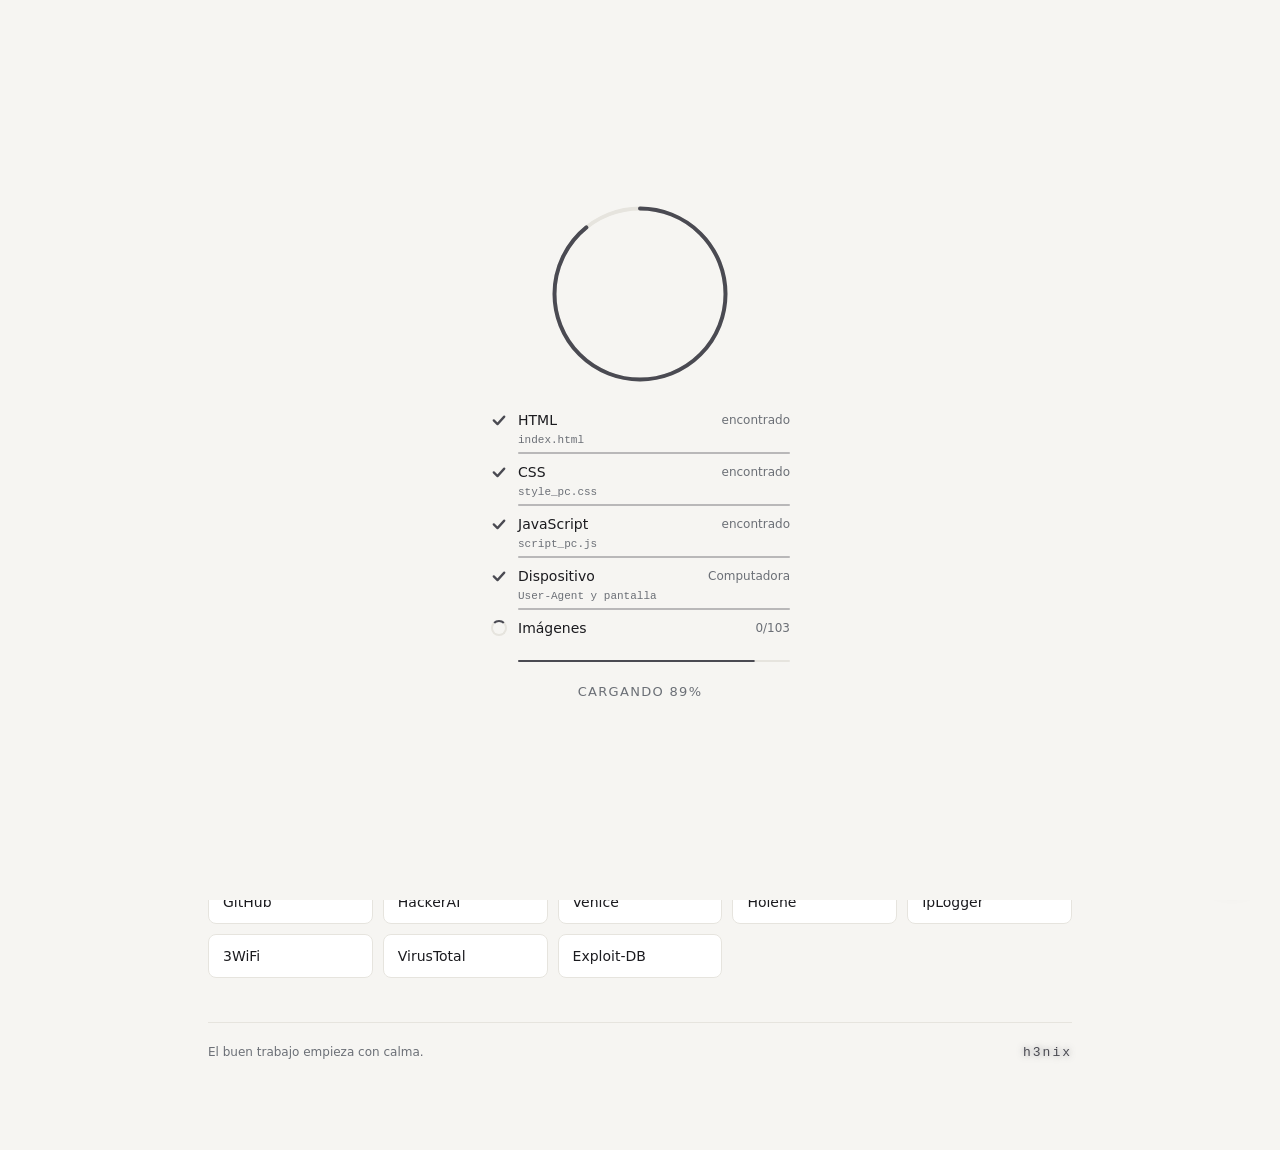
==== index.html @ 146ff8e1 "Rename Start_Page.html to index.html" ====
<!DOCTYPE html>
<html lang="es">
<head>
  <meta charset="UTF-8">
  <meta name="viewport" content="width=device-width, initial-scale=1, viewport-fit=cover">
  <!-- Seguridad: solo se ejecutan TUS script_pc.js y script_mov.js; nada inline, nada de otros sitios -->
  <meta http-equiv="Content-Security-Policy" content="default-src 'none'; script-src 'self'; style-src 'self' 'unsafe-inline' https://fonts.googleapis.com; font-src https://fonts.gstatic.com; img-src 'self' data: blob: https://www.google.com https://*.gstatic.com; connect-src 'self' https://api.open-meteo.com https://suggestqueries.google.com https://duckduckgo.com https://es.wikipedia.org; form-action 'self'; base-uri 'none'; object-src 'none'">
  <meta name="referrer" content="no-referrer">
  <title>AKON Search</title>
  <link rel="icon" type="image/png" href="images/Start_Page.png">
  <link rel="preconnect" href="https://fonts.googleapis.com">
  <link rel="preconnect" href="https://fonts.gstatic.com" crossorigin>
  <link href="https://fonts.googleapis.com/css2?family=Fraunces:opsz,wght@9..144,340;9..144,480&family=Inter:wght@400;500;600;700&family=Share+Tech+Mono&display=swap" rel="stylesheet">
  <link rel="stylesheet" href="style_pc.css">
  <link rel="stylesheet" href="style_mov.css" data-for="mobile">
  <!-- Sin JavaScript la página no inicia: se queda el aviso -->
  <noscript><style>.intro-center{display:none} .err{display:flex !important; opacity:1 !important; animation:none !important}</style></noscript>
</head>
<body class="intro-active intro-name">

<!-- Pantalla de inicio: logo con anillo de carga que luego viaja a su lugar; la maneja script_pc.js (sección 16) -->
<div class="intro" id="intro" aria-hidden="true">
  <div class="intro-center">
    <div class="intro-stage">
      <svg class="intro-ring" viewBox="0 0 120 120"><circle class="ring-bg" cx="60" cy="60" r="54"></circle><circle class="ring-fg" id="introRing" cx="60" cy="60" r="54"></circle></svg>
      <img class="intro-logo" id="introLogo" src="images/Logo.png" alt="" width="120" height="120">
      <span class="intro-check"><svg viewBox="0 0 24 24" fill="none" stroke="currentColor" stroke-width="3" stroke-linecap="round" stroke-linejoin="round"><polyline points="5 12.5 10 17.5 19 7.5"></polyline></svg></span>
    </div>
    <ul class="intro-steps" id="introSteps"></ul>
    <div class="intro-text"><span id="introLabel">Cargando</span> <span id="introPct">0%</span></div>
  </div>
</div>

<!-- Páginas de error (404 y 106). script_pc.js las muestra en lugar de la página cuando falta algo o no hay internet
     y cambia los textos. Si script_pc.js no cargó, esta misma pantalla (con los textos de aquí) aparece sola a los 8 s, solo con CSS. -->
<div class="err" id="errPage" hidden>
  <div class="err-page">
    <div class="err-scene">
      <div class="err-art" role="img" aria-label="Un cavernícola jugando con un cable"></div>
      <h1 id="errCode">404</h1>
    </div>
    <div class="err-box">
      <h2 id="errTitle">Parece que algo se perdió</h2>
      <p id="errText">No se pudo iniciar AKON Search: falta <b>script_pc.js</b> o JavaScript está desactivado.</p>
      <p class="err-detail" id="errDetail" hidden></p>
      <div><a class="err-btn" id="errBtn" href="">
        <svg viewBox="0 0 24 24" fill="none" stroke="currentColor" stroke-width="2.4" stroke-linecap="round" stroke-linejoin="round" aria-hidden="true"><path d="M21 12a9 9 0 1 1-2.64-6.36"></path><polyline points="21 3 21 9 15 9"></polyline></svg>
        <span>Reintentar</span>
      </a></div>
    </div>
  </div>
</div>
<main>

  <!-- Tu logo va en images/Logo.png (si no existe, solo se ve el nombre) -->
  <div class="masthead">
    <div class="brand">
      <img class="brand-logo" src="images/Logo.png" alt="" width="110" height="110">
      <span class="brand-name">AKON Search</span>
    </div>
  </div>

  <div class="hero">
    <div class="greeting" id="greeting">Buenos días</div>
    <div class="clock"><time id="clockTime">00:00</time><span class="ampm" id="clockPeriod"></span></div>
    <div class="date" id="date">—</div>

    <!-- Clima (lo llena script_pc.js). Clic: usar mi ubicación / volver al lugar por defecto -->
    <button type="button" class="weather" id="weather" aria-label="Clima actual" title="Clic para usar mi ubicación">
      <span class="w-top"><span class="w-icon" id="wIcon" aria-hidden="true"></span><span class="w-temp" id="wTemp"></span></span>
      <span class="w-desc" id="wDesc"></span>
      <span class="w-meta" id="wPlace"></span>
      <span class="w-meta" id="wDetail"></span>
    </button>
  </div>

  <!-- Los buscadores del menú los genera script_pc.js a partir de la lista ENGINES -->
  <form class="search" id="searchForm" autocomplete="off">
    <button type="button" class="engine-btn" id="engineBtn" aria-haspopup="listbox" aria-expanded="false" aria-label="Elegir buscador">
      <span class="engine-mark" id="engineMark">G</span>
      <svg class="chev" viewBox="0 0 24 24" fill="none" stroke-width="2.4" stroke-linecap="round" stroke-linejoin="round"><polyline points="6 9 12 15 18 9"></polyline></svg>
    </button>

    <input id="q" type="text" maxlength="200" placeholder="Buscar con Google" aria-label="Buscar" autocomplete="off" spellcheck="false">
    <div class="ph-overlay" id="phOverlay" aria-hidden="true"><span id="phText"></span><span class="ph-bar"></span></div>

    <ul class="engine-menu" id="engineMenu" role="listbox"></ul>

    <div class="history-menu" id="historyMenu">
      <div class="history-head">
        <span>Búsquedas recientes</span>
        <button type="button" class="clear-btn" id="clearHistory">Borrar</button>
      </div>
      <ul class="history-list" id="historyList" role="listbox" aria-label="Búsquedas recientes"></ul>
    </div>
  </form>

  <!-- Accesos directos: los agregas tú con el botón "+" (se guardan en el navegador); script_pc.js los dibuja -->
  <div class="shortcuts" id="shortcuts" aria-label="Accesos directos"></div>

  <!-- Para agregar un enlace: copia un <a> de cualquier sección y cambia href, la imagen y el texto.
       El tamaño del icono se cambia con width y height del <img>. -->
  <section>
    <h2>Redes sociales</h2>
    <div class="grid">
      <a href="https://www.linkedin.com" target="_blank" rel="noopener">
        <img src="images/LinkedIn.png" alt="" width="35" height="35">
        LinkedIn
      </a>

      <a href="https://4chan.org/" target="_blank" rel="noopener">
        <img src="images/4Chan.png" alt="" width="60" height="35">
        4chan
      </a>

      <a href="https://web.whatsapp.com/" target="_blank" rel="noopener">
        <img src="images/WhatsApp.png" alt="" width="35" height="35">
        WhatsApp
      </a>
    </div>
  </section>

  <section>
    <h2>Google</h2>
    <div class="grid">
      <a href="https://mail.google.com" target="_blank" rel="noopener">
        <img src="images/Gmail.png" alt="" width="55" height="30">
        Gmail
      </a>

      <a href="https://drive.google.com" target="_blank" rel="noopener">
        <img src="images/GoogleDrive.png" alt="" width="55" height="35">
        Google Drive
      </a>

      <a href="https://www.youtube.com/" target="_blank" rel="noopener">
        <img src="images/YouTube.png" alt="" width="55" height="35">
        YouTube
      </a>

      <a href="https://classroom.google.com/" target="_blank" rel="noopener">
        <img src="images/Classroom.png" alt="" width="55" height="35">
        Classroom
      </a>
    </div>
  </section>

  <section>
    <h2>Inteligencia artificial</h2>
    <div class="grid">
      <a href="https://claude.ai" target="_blank" rel="noopener">
        <img src="images/Claude.png" alt="" width="35" height="35">
        Claude
      </a>

      <a href="https://gemini.google.com" target="_blank" rel="noopener">
        <img src="images/Gemini.png" alt="" width="35" height="35">
        Gemini
      </a>

      <a href="https://chatgpt.com" target="_blank" rel="noopener">
        <img src="images/ChatGPT.png" alt="" width="35" height="35">
        ChatGPT
      </a>

      <a href="https://grok.com/" target="_blank" rel="noopener">
        <img src="images/Grok.png" alt="" width="35" height="35">
        Grok
      </a>

      <a href="https://chat.deepseek.com/" target="_blank" rel="noopener">
        <img src="images/DeepSeek.png" alt="" width="60" height="35">
        DeepSeek
      </a>
    </div>
  </section>

  <section>
    <h2>Herramientas de hacking</h2>
    <div class="grid">
      <a href="https://github.com" target="_blank" rel="noopener">
        <img src="images/GitHub.png" alt="" width="35" height="35">
        GitHub
      </a>

      <a href="https://hackerai.co/" target="_blank" rel="noopener">
        <img src="images/HackerAI.png" alt="" width="35" height="35">
        HackerAI
      </a>

      <a href="https://venice.ai/token" target="_blank" rel="noopener">
        <img src="images/Venice.png" alt="" width="35" height="35">
        Venice
      </a>

      <a href="https://holehe.org/" target="_blank" rel="noopener">
        <img src="images/Holehe.png" alt="" width="75" height="35">
        Holehe
      </a>

      <a href="https://iplogger.org/" target="_blank" rel="noopener">
        <img src="images/IpLogger.png" alt="" width="35" height="35">
        IpLogger
      </a>

      <a href="https://3wifi.dev/" target="_blank" rel="noopener">
        <img src="images/3WiFi.png" alt="" width="35" height="35">
        3WiFi
      </a>

      <a href="https://www.virustotal.com/" target="_blank" rel="noopener">
        <img src="images/VirusTotal.png" alt="" width="35" height="35">
        VirusTotal
      </a>

      <a href="https://www.exploit-db.com/" target="_blank" rel="noopener">
        <img src="images/ExploitDB.png" alt="" width="35" height="35">
        Exploit-DB
      </a>
    </div>
  </section>

  <footer>
    <span>El buen trabajo empieza con calma.</span>
    <span class="signature">h3nix</span>
  </footer>

</main>

<!-- Botón para abrir "Personalizar"; script_pc.js llena cada parte del panel -->
<button type="button" class="fab" id="bgBtn" aria-label="Personalizar" aria-expanded="false" aria-controls="bgPanel">
  <span class="fab-label" aria-hidden="true">Personalizar</span>
  <svg class="fab-icon" viewBox="0 0 24 24" fill="none" stroke="currentColor" stroke-width="2" stroke-linecap="round" stroke-linejoin="round">
    <path class="pencil-line" d="M12 20h9"></path>
    <path d="M16.5 3.5a2.121 2.121 0 0 1 3 3L7 19l-4 1 1-4Z"></path>
  </svg>
</button>

<aside class="cz-panel" id="bgPanel" aria-hidden="true">
  <!-- El contenido va en su propia caja con scroll: así la barra queda dentro del panel y lejos de las esquinas redondeadas -->
  <div class="cz-scroll">
    <div class="cz-head">
      <span>Personalizar</span>
      <button type="button" class="cz-close" id="bgClose" aria-label="Cerrar">×</button>
    </div>

    <div class="cz-section">
      <h4>Apariencia</h4>
      <div class="cz-swatches" id="themeSwatches"></div>
    </div>

    <div class="cz-section">
      <div class="cz-row">
        <span>Fondos de pantalla</span>
        <label class="cz-switch">
          <input type="checkbox" id="bgToggle" checked>
          <span class="cz-slider"></span>
        </label>
      </div>
      <div class="bg-grid" id="bgGrid"></div>
    </div>

    <div class="cz-section">
      <div class="cz-row">
        <span>Accesos directos</span>
        <label class="cz-switch">
          <input type="checkbox" id="scToggle" checked>
          <span class="cz-slider"></span>
        </label>
      </div>
      <div class="cz-row cz-sub" id="scRowsRow">
        <span>Número de filas</span>
        <select class="cz-select" id="scRows">
          <option value="1">1</option>
          <option value="2">2</option>
          <option value="3">3</option>
          <option value="99">Todas</option>
        </select>
      </div>
    </div>
  </div>

  <!-- Enlace fijo abajo a la izquierda: queda siempre visible, aunque el contenido haga scroll -->
  <div class="cz-foot">
    <button type="button" class="cz-more" id="bgMore">
      <svg viewBox="0 0 24 24" fill="none" stroke="currentColor" stroke-width="2" stroke-linecap="round" stroke-linejoin="round" aria-hidden="true">
        <circle cx="12" cy="12" r="3"></circle>
        <path d="M19.4 15a1.65 1.65 0 0 0 .33 1.82l.06.06a2 2 0 0 1 0 2.83 2 2 0 0 1-2.83 0l-.06-.06a1.65 1.65 0 0 0-1.82-.33 1.65 1.65 0 0 0-1 1.51V21a2 2 0 0 1-2 2 2 2 0 0 1-2-2v-.09A1.65 1.65 0 0 0 9 19.4a1.65 1.65 0 0 0-1.82.33l-.06.06a2 2 0 0 1-2.83 0 2 2 0 0 1 0-2.83l.06-.06a1.65 1.65 0 0 0 .33-1.82 1.65 1.65 0 0 0-1.51-1H3a2 2 0 0 1-2-2 2 2 0 0 1 2-2h.09A1.65 1.65 0 0 0 4.6 9a1.65 1.65 0 0 0-.33-1.82l-.06-.06a2 2 0 0 1 0-2.83 2 2 0 0 1 2.83 0l.06.06a1.65 1.65 0 0 0 1.82.33H9a1.65 1.65 0 0 0 1-1.51V3a2 2 0 0 1 2-2 2 2 0 0 1 2 2v.09a1.65 1.65 0 0 0 1 1.51 1.65 1.65 0 0 0 1.82-.33l.06-.06a2 2 0 0 1 2.83 0 2 2 0 0 1 0 2.83l-.06.06a1.65 1.65 0 0 0-.33 1.82V9a1.65 1.65 0 0 0 1.51 1H21a2 2 0 0 1 2 2 2 2 0 0 1-2 2h-.09a1.65 1.65 0 0 0-1.51 1z"></path>
      </svg>
      <span>Administrar más ajustes</span>
    </button>
  </div>
</aside>
<input type="file" id="bgFileInput" accept="image/*" hidden>

<!-- Buscador rápido (Ctrl + V): desenfoca la página y muestra solo esta barra; lo llena script_pc.js -->
<div class="qs" id="qs" aria-hidden="true">
  <div class="qs-box" role="dialog" aria-label="Buscador rápido">
    <div class="qs-bar">
      <svg class="qs-icon" viewBox="0 0 24 24" fill="none" stroke="currentColor" stroke-width="2" stroke-linecap="round" stroke-linejoin="round" aria-hidden="true"><circle cx="11" cy="11" r="7"></circle><line x1="21" y1="21" x2="16.5" y2="16.5"></line></svg>
      <input id="qsInput" type="text" maxlength="200" placeholder="Buscador rápido" aria-label="Buscador rápido" autocomplete="off" spellcheck="false">
      <kbd>Esc</kbd>
    </div>
    <ul class="qs-list" id="qsList" role="listbox"></ul>
    <div class="qs-foot">
      <span><kbd>↑</kbd><kbd>↓</kbd> mover</span>
      <span><kbd>↵</kbd> abrir</span>
      <span><kbd>⇧</kbd><kbd>↵</kbd> buscar en la web</span>
    </div>
  </div>
</div>

<dialog class="sc-dialog" id="scDialog" aria-labelledby="scTitle">
  <form class="sc-form" id="scForm" novalidate>
    <h3 id="scTitle">Nuevo acceso directo</h3>
    <label>Dirección
      <input id="scUrl" type="text" maxlength="2048" inputmode="url" placeholder="youtube.com" autocomplete="off" spellcheck="false">
    </label>
    <label>Nombre (opcional)
      <input id="scName" type="text" placeholder="YouTube" maxlength="24" autocomplete="off">
    </label>
    <div class="sc-error" id="scError" role="alert"></div>
    <div class="sc-actions">
      <button type="button" class="sc-btn" id="scCancel">Cancelar</button>
      <button type="submit" class="sc-btn primary">Agregar</button>
    </div>
  </form>
</dialog>

<!-- Celular: barra de navegación inferior con 3 pestañas (Inicio, Enlaces y Ajustes). Solo se ve cuando el dispositivo es móvil;
     la maneja script_mov.js, que dibuja el hueco "líquido" y mueve la burbuja blanca. -->
<nav class="mnav" id="mnav" aria-label="Navegación">
  <svg class="mnav-shadow" aria-hidden="true" focusable="false"><path id="mnavShadow"></path></svg>
  <div class="mnav-glass" id="mnavGlass" aria-hidden="true"></div>
  <svg class="mnav-rim" aria-hidden="true" focusable="false">
    <defs>
      <linearGradient id="mnavRimGrad" x1="0" y1="0" x2="1" y2="1">
        <stop offset="0" stop-color="#fff" stop-opacity=".85"></stop>
        <stop offset=".45" stop-color="#fff" stop-opacity=".18"></stop>
        <stop offset="1" stop-color="#fff" stop-opacity=".5"></stop>
      </linearGradient>
    </defs>
    <path id="mnavPath"></path>
  </svg>
  <div class="mnav-bubble" id="mnavBubble" aria-hidden="true"></div>
  <div class="mnav-row">
    <button type="button" class="mnav-item active" data-tab="home" aria-label="Inicio" aria-current="page">
      <span class="mnav-ico"><svg viewBox="0 0 24 24" fill="none" stroke="currentColor" stroke-width="2" stroke-linecap="round" stroke-linejoin="round" aria-hidden="true"><path d="M3 11l9-8 9 8"></path><path d="M5 9.5V20h14V9.5"></path></svg></span>
      <span class="mnav-label">Inicio</span>
    </button>
    <button type="button" class="mnav-item" data-tab="links" aria-label="Enlaces">
      <span class="mnav-ico"><svg viewBox="0 0 24 24" fill="none" stroke="currentColor" stroke-width="2" stroke-linecap="round" stroke-linejoin="round" aria-hidden="true"><path d="M10 13a5 5 0 0 0 7.54.54l3-3a5 5 0 0 0-7.07-7.07l-1.72 1.71"></path><path d="M14 11a5 5 0 0 0-7.54-.54l-3 3a5 5 0 0 0 7.07 7.07l1.71-1.71"></path></svg></span>
      <span class="mnav-label">Enlaces</span>
    </button>
    <button type="button" class="mnav-item" data-tab="settings" aria-label="Ajustes">
      <span class="mnav-ico"><svg viewBox="0 0 24 24" fill="none" stroke="currentColor" stroke-width="2" stroke-linecap="round" stroke-linejoin="round" aria-hidden="true"><circle cx="12" cy="12" r="3"></circle><path d="M19.4 15a1.65 1.65 0 0 0 .33 1.82l.06.06a2 2 0 0 1 0 2.83 2 2 0 0 1-2.83 0l-.06-.06a1.65 1.65 0 0 0-1.82-.33 1.65 1.65 0 0 0-1 1.51V21a2 2 0 0 1-2 2 2 2 0 0 1-2-2v-.09A1.65 1.65 0 0 0 9 19.4a1.65 1.65 0 0 0-1.82.33l-.06.06a2 2 0 0 1-2.83 0 2 2 0 0 1 0-2.83l.06-.06a1.65 1.65 0 0 0 .33-1.82 1.65 1.65 0 0 0-1.51-1H3a2 2 0 0 1-2-2 2 2 0 0 1 2-2h.09A1.65 1.65 0 0 0 4.6 9a1.65 1.65 0 0 0-.33-1.82l-.06-.06a2 2 0 0 1 0-2.83 2 2 0 0 1 2.83 0l.06.06a1.65 1.65 0 0 0 1.82.33H9a1.65 1.65 0 0 0 1-1.51V3a2 2 0 0 1 2-2 2 2 0 0 1 2 2v.09a1.65 1.65 0 0 0 1 1.51 1.65 1.65 0 0 0 1.82-.33l.06-.06a2 2 0 0 1 2.83 0 2 2 0 0 1 0 2.83l-.06.06a1.65 1.65 0 0 0-.33 1.82V9a1.65 1.65 0 0 0 1.51 1H21a2 2 0 0 1 2 2 2 2 0 0 1-2 2h-.09a1.65 1.65 0 0 0-1.51 1z"></path></svg></span>
      <span class="mnav-label">Ajustes</span>
    </button>
  </div>
</nav>

<script src="script_pc.js"></script>
<script src="script_mov.js"></script>
</body>
</html>
---- style_pc.css ----
/* style_pc.css — estilos base y de computadora (también se usan en el celular como base). Las reglas exclusivas del celular están en style_mov.css */

/* =========================================================
   Start Page
   1. Variables y base
   2. Estructura (main, encabezado, reloj)
   3. Barra de búsqueda
   4. Menús desplegables (buscadores y recientes)
   5. Enlaces
   6. Pie de página
   7. Fondo de pantalla
   8. Liquid Glass
   9. Animación de las tarjetas al pasar el mouse
  10. Animación de los menús (buscadores y recientes)
  11. Autocompletado
  12. Clima
  13. Accesos directos
  14. Buscador rápido (Ctrl + V)
  15. Pantalla de inicio
   ========================================================= */

/* ---------- 1. Variables y base ---------- */
:root{
  --bg:     #f6f5f2;
  --panel:  #ffffff;
  --ink:    #1b1b1f;
  --muted:  #6b6f76;
  --faint:  #9a9da3;
  --border: #e6e4de;
  --accent: #0e6b5c;
  --sans:  'Inter', ui-sans-serif, system-ui, -apple-system, sans-serif;
  --serif: 'Fraunces', ui-serif, Georgia, serif;

  padding-top: env(safe-area-inset-top, 0px);
  padding-bottom: env(safe-area-inset-bottom, 0px);
}
/* Modo oscuro: sin elección guardada sigue al sistema; con el interruptor se fija con <html data-mode="dark|light"> */
@media (prefers-color-scheme: dark){
  :root:not([data-mode="light"]){
    --bg:     #15161a;
    --panel:  #1c1d22;
    --ink:    #f2f1ed;
    --muted:  #9a9ba3;
    --border: #2b2c32;
    --accent: #4fb59e;
  }
}
:root[data-mode="dark"]{
  --bg:     #15161a;
  --panel:  #1c1d22;
  --ink:    #f2f1ed;
  --muted:  #9a9ba3;
  --border: #2b2c32;
  --accent: #4fb59e;
}
:root[data-mode="light"]{color-scheme:light;}
:root[data-mode="dark"]{color-scheme:dark;}

*{box-sizing:border-box; margin:0; padding:0;}
html, body{height:100%;}
body{
  background:var(--bg);
  color:var(--ink);
  font-family:var(--sans);
  -webkit-font-smoothing:antialiased;
  user-select:none;        /* el texto de la página ya no se puede seleccionar */
  -webkit-user-select:none;
}
.search input{
  user-select:text;        /* menos la barra de búsqueda: ahí sí se puede seleccionar y copiar */
  -webkit-user-select:text;
}

/* ---------- 2. Estructura ---------- */
main{
  max-width:760px;
  margin:0 auto;
  padding:9vh 24px 8vh;
}
@media (min-width:900px){
  main{max-width:960px; padding:11vh 48px 10vh;}
}
@media (min-width:1300px){
  main{max-width:1180px; padding:12vh 64px 10vh;}
}

/* Logo + nombre: pegados a la esquina superior izquierda de la pantalla, fuera de la columna
   central (por eso es absolute y no depende del ancho ni del margen de <main>). */
:root{--brand-h:clamp(72px, 11vw, 110px);}   /* alto del logo */
.masthead{
  position:absolute;
  top:max(14px, env(safe-area-inset-top, 0px));
  left:max(18px, env(safe-area-inset-left, 0px));
  display:flex;
  align-items:center;
  z-index:1;
}
/* El contenido empieza debajo del logo para que nunca se encimen */
main{padding-top:calc(var(--brand-h) + 56px);}

.brand{
  display:flex;
  align-items:center;
  color:var(--ink);
}
.brand-logo{
  width:var(--brand-h);
  height:var(--brand-h);
  margin-right:clamp(14px, 2.2vw, 22px);
  object-fit:contain;
}
.brand-name{
  font-family:var(--sans);
  font-weight:700;
  font-size:clamp(30px, 5.6vw, 50px);
  letter-spacing:-.02em;
  line-height:1;
  white-space:nowrap;
}

.hero{margin-bottom:48px;}
.greeting{
  font-size:14px;
  color:var(--muted);
  margin-bottom:6px;
}
.clock{
  font-family:var(--serif);
  font-weight:340;
  font-size:clamp(48px, 10vw, 84px);
  line-height:1;
  letter-spacing:-1px;
}
.clock .ampm{
  color:var(--muted);
  font-size:.42em;
  font-family:var(--sans);
  font-weight:500;
  margin-left:6px;
}
.date{
  margin-top:10px;
  font-size:14px;
  color:var(--muted);
}

/* ---------- 3. Barra de búsqueda ---------- */
.search{
  --pad-left:  66px;   /* espacio para el botón de buscador */
  --pad-right: 56px;
  position:relative;
  margin-bottom:56px;
}
.search input{
  display:block;
  width:100%;
  background:var(--panel);
  border:1px solid var(--border);
  border-radius:8px;
  padding:15px var(--pad-right) 15px var(--pad-left);
  font-family:var(--sans);
  font-size:15px;
  color:var(--ink);
  outline:none;
  transition:border-color .22s ease, border-radius .22s ease;
}
.search input::placeholder{color:var(--muted);}
.search input:focus{border-color:var(--accent);}
/* El cursor del sistema se oculta mientras se ve el texto de ayuda (lo controla script_pc.js) */
.search input.no-caret{caret-color:transparent;}

/* Capa de la animación del texto de ayuda: mismo texto, tamaño y posición que el input */
.ph-overlay{
  display:none;
  position:absolute;
  top:0;
  bottom:0;
  left:calc(var(--pad-left) + 1px);   /* + 1px del borde del input */
  right:var(--pad-right);
  align-items:center;
  overflow:hidden;
  white-space:pre;
  pointer-events:none;
  font-family:var(--sans);
  font-size:15px;
  color:var(--muted);
}
.ph-overlay.on{display:flex;}
/* La barrita tiene el mismo color que el cursor del sistema (el color del texto) */
.ph-bar{
  flex-shrink:0;
  width:1px;
  height:1.25em;
  background:var(--ink);
}

/* Botón para elegir buscador */
.engine-btn{
  position:absolute;
  left:10px;
  top:50%;
  transform:translateY(-50%);
  display:flex;
  align-items:center;
  gap:3px;
  padding:4px 7px 4px 5px;
  background:var(--bg);
  border:1px solid transparent;
  border-radius:14px;
  cursor:pointer;
  transition:background .15s, border-color .15s;
}
.engine-btn:hover{background:var(--border);}
.engine-btn[aria-expanded="true"]{background:var(--border); border-color:var(--border);}
.engine-btn .chev{
  width:13px;
  height:13px;
  flex-shrink:0;
  stroke:var(--muted);
  transition:transform .22s cubic-bezier(.4,0,.2,1);
}
.engine-btn[aria-expanded="true"] .chev{transform:rotate(179deg);}

/* Icono del buscador (o su inicial si la imagen no carga) */
.engine-mark{
  width:20px;
  height:20px;
  flex-shrink:0;
  display:flex;
  align-items:center;
  justify-content:center;
  border-radius:5px;
  background:#4285f4;
  font-family:var(--serif);
  font-size:10px;
  font-weight:480;
  color:#fff;
}
.engine-mark:has(img){background:transparent;}
.engine-mark.fallback{background:#888;}
.engine-mark img{width:100%; height:100%; object-fit:contain;}

/* ---------- 4. Menús desplegables ---------- */

/* Elementos de lista compartidos por los dos menús */
.engine-menu button,
.history-list button{
  display:flex;
  align-items:center;
  width:100%;
  background:none;
  border:none;
  border-radius:6px;
  font-family:var(--sans);
  color:var(--ink);
  text-align:left;
  cursor:pointer;
}
.engine-menu button:hover,
.history-list button:hover,
.history-list button.active,
.history-list button:focus-visible{background:var(--bg);}

/* Menú de buscadores */
.engine-menu{
  position:absolute;
  top:calc(100% + 8px);
  left:0;
  z-index:10;
  width:210px;
  padding:6px;
  list-style:none;
  background:var(--panel);
  border:1px solid var(--border);
  border-radius:10px;
  box-shadow:0 12px 30px rgba(0,0,0,.12);
  opacity:0;
  transform:translateY(-8px) scale(.97);
  transform-origin:top left;
  pointer-events:none;
  transition:opacity .18s ease, transform .18s cubic-bezier(.2,0,.2,1);
}
.engine-menu.open{
  opacity:1;
  transform:translateY(0) scale(1);
  pointer-events:auto;
}
.engine-menu button{
  gap:10px;
  padding:8px 9px;
  font-size:13.5px;
}
.engine-menu button.current{color:var(--accent); font-weight:600;}
.engine-menu img{width:16px; height:16px; margin-right:6px;}

/* Búsquedas recientes: el desplegable es la continuación del mismo cuadro de búsqueda */
.search.expanded input{
  transition:border-color .3s ease, border-radius .3s cubic-bezier(.22,1,.36,1);
  border-color:var(--accent);
  border-bottom-color:var(--border);
  border-radius:8px 8px 0 0;
}
.history-menu{
  position:absolute;
  top:100%;
  left:0;
  right:0;
  z-index:9;
  padding:6px;
  background:var(--panel);
  border:1px solid var(--accent);
  border-top:none;
  border-radius:0 0 8px 8px;
  box-shadow:0 14px 24px -10px rgba(0,0,0,.14);
  visibility:hidden;
  pointer-events:none;
  clip-path:inset(0 -30px 100% -30px);
  transition:clip-path .22s cubic-bezier(.4,0,.2,1), visibility 0s linear .22s;
}
.history-menu.open{
  visibility:visible;
  pointer-events:auto;
  clip-path:inset(0 -30px -40px -30px);
  transition:clip-path .38s cubic-bezier(.22,1,.36,1), visibility 0s;
}
/* El contenido aparece un instante después, mientras el cuadro se abre */
.history-menu > *{
  opacity:0;
  transform:translateY(-4px);
  transition:opacity .12s ease, transform .12s ease;
}
.history-menu.open > *{
  opacity:1;
  transform:none;
  transition:opacity .26s ease .07s, transform .34s cubic-bezier(.22,1,.36,1) .07s;
}
@media (prefers-reduced-motion:reduce){
  .history-menu, .history-menu > *, .search input{transition:none !important;}
}

.history-head{
  display:flex;
  justify-content:space-between;
  align-items:center;
  padding:6px 9px 4px;
  font-size:12px;
  color:var(--muted);
}
.clear-btn{
  padding:2px 6px;
  background:none;
  border:none;
  border-radius:4px;
  font-family:var(--sans);
  font-size:12px;
  color:var(--muted);
  cursor:pointer;
}
.clear-btn:hover,
.clear-btn:focus-visible{color:var(--accent);}

.history-list{list-style:none;}
.history-list button{
  gap:12px;
  padding:9px;
  font-size:14px;
}
.h-icon{
  width:16px;
  height:16px;
  flex-shrink:0;
  stroke:var(--muted);
}
.h-query{
  flex:1;
  min-width:0;
  overflow:hidden;
  text-overflow:ellipsis;
  white-space:nowrap;
}
.h-engine{
  flex-shrink:0;
  font-size:12px;
  color:var(--faint);
}

/* ---------- 5. Enlaces ---------- */
section{margin-bottom:44px;}
section h2{
  margin-bottom:14px;
  font-size:13px;
  font-weight:500;
  color:var(--muted);
}

.grid{
  display:grid;
  grid-template-columns:repeat(auto-fill, minmax(148px, 1fr));
  gap:10px;
}
.grid a{
  display:flex;
  align-items:center;
  gap:10px;
  padding:13px 14px;
  background:var(--panel);
  border:1px solid var(--border);
  border-radius:8px;
  text-decoration:none;
  font-size:14px;
  font-weight:500;
  color:var(--ink);
  transition:border-color .15s, transform .1s;
}
.grid a:hover,
.grid a:focus-visible{border-color:var(--accent);}
.grid a:active{transform:scale(.98);}
.grid img{object-fit:contain;}   /* el tamaño de cada icono va en el HTML (width y height) */

/* ---------- 6. Pie de página ---------- */
footer{
  display:flex;
  justify-content:space-between;
  flex-wrap:wrap;
  gap:8px;
  padding-top:22px;
  border-top:1px solid var(--border);
  font-size:12px;
  color:var(--muted);
}
footer .signature{
  font-family:'Share Tech Mono', ui-monospace, monospace;
  font-size:13px;
  letter-spacing:2px;
  color:var(--accent);
  text-shadow:0 0 6px color-mix(in srgb, var(--accent) 55%, transparent);
}

/* ---------- 7. Fondo de pantalla ---------- */
/* Cuando hay un fondo elegido, la imagen cubre toda la pantalla y se queda fija al hacer scroll */
/* El fondo se dibuja en capas fijas detrás de todo (las crea script_pc.js) para poder animar los cambios */
.bg-stage{position:fixed; inset:0; z-index:-1; overflow:hidden; pointer-events:none;}
.bg-layer{
  position:absolute; inset:0;
  background-size:cover; background-position:center; background-repeat:no-repeat;
  will-change:opacity, transform, filter;
}
/* Mientras el fondo cambia, los colores de la página (texto, tarjetas, buscador) pasan suavemente de un estilo al otro */
body.bg-fading main, body.bg-fading main *, body.bg-fading .fab{
  transition-property:color, text-shadow, background-color, border-color, box-shadow, backdrop-filter, -webkit-backdrop-filter !important;
  transition-duration:.8s !important;
  transition-timing-function:ease !important;
}
/* Tarjetas de fondos del panel: se apagan cuando el interruptor está desactivado */
#bgGrid{transition:opacity .6s ease, filter .6s ease;}
#bgGrid.bg-off{opacity:.38; filter:saturate(.2);}
@media (prefers-reduced-motion:reduce){ #bgGrid{transition:none;} }

.fab{
  position:fixed;
  right:24px;
  bottom:24px;
  z-index:60;   /* por encima del panel, para que nunca quede tapado */
  width:48px;
  height:48px;
  display:flex;
  align-items:center;
  justify-content:center;
  background:var(--accent);
  border:none;
  border-radius:50%;
  color:#fff;
  box-shadow:0 8px 20px rgba(0,0,0,.25);
  cursor:pointer;
  transition:right .3s cubic-bezier(.22,1,.36,1), transform .15s;
}
.fab:hover{transform:scale(1.06);}
/* Con el panel abierto, el botón se recorre para no quedar debajo */
.fab.shifted{right:304px;}
.fab-icon{width:20px; height:20px;}

/* El panel "Personalizar" lleva su propia paleta oscura fija, sin importar el tema
   claro/oscuro de la página: así se ve igual que el panel de personalización de Firefox,
   que le sirvió de referencia a este diseño. */
.cz-panel{
  --cz-bg:     #1c1b22;
  --cz-panel:  #2b2a33;
  --cz-border: rgba(255,255,255,.14);
  --cz-ink:    #f8f8fa;
  --cz-muted:  #cfcfd8;
  /* Color fijo del panel: no cambia con el tema de color de la página */
  --accent:    #e6e6ea;

  position:fixed;
  top:0;
  right:-320px;
  z-index:50;
  width:300px;
  height:100%;
  padding:20px 18px 28px;
  padding-top:calc(20px + env(safe-area-inset-top, 0px));
  overflow-y:auto;
  background:var(--cz-bg);
  color:var(--cz-ink);
  border-left:1px solid var(--cz-border);
  box-shadow:-12px 0 30px rgba(0,0,0,.35);
  font-family:var(--sans);
  transition:right .3s cubic-bezier(.22,1,.36,1);
}
.cz-panel.open{right:0;}

.cz-head{
  display:flex;
  justify-content:space-between;
  align-items:center;
  margin-bottom:18px;
  font-size:16px;
  font-weight:700;
}
.cz-close{
  padding:2px 8px;
  background:none;
  border:none;
  border-radius:4px;
  font-size:20px;
  line-height:1;
  color:var(--cz-muted);
  cursor:pointer;
}
.cz-close:hover{background:rgba(255,255,255,.08); color:var(--cz-ink);}

.cz-section{padding:16px 0; border-top:1px solid var(--cz-border);}
.cz-section:first-of-type{border-top:none; padding-top:0;}
.cz-section h4{margin-bottom:12px; font-size:13px; font-weight:700;}

.cz-row{
  display:flex;
  align-items:center;
  justify-content:space-between;
  gap:12px;
  font-size:13.5px;
}
.cz-row + .cz-row{margin-top:14px;}
.cz-row.cz-sub{color:var(--cz-muted); font-size:13px;}


/* Menú desplegable con forma de píldora, para "Número de filas" */
.cz-select{
  padding:5px 12px;
  background:transparent;
  border:1px solid var(--cz-border);
  border-radius:999px;
  font-family:var(--sans);
  font-size:13px;
  color:var(--cz-ink);
  cursor:pointer;
}
.cz-select:focus-visible{outline:2px solid var(--accent);}

/* Muestras de color del tema */
.cz-swatches{display:flex; flex-wrap:wrap; gap:10px;}
.cz-swatch{
  width:36px;
  height:36px;
  border-radius:50%;
  border:2px solid transparent;
  cursor:pointer;
  box-shadow:inset 0 0 0 1px rgba(255,255,255,.18);
}
.cz-swatch.default{
  background:conic-gradient(from 200deg, #7b5cff, #d65c8a, #f2a33c, #1e9e7c, #3d6fe0, #7b5cff);
}
.cz-swatch.selected{border-color:var(--cz-ink); box-shadow:0 0 0 2px var(--cz-bg), 0 0 0 3px var(--cz-ink);}

/* Botón "+" de más colores y su paleta */
.cz-swatch.custom{
  display:grid; place-items:center;
  background:transparent;
  border:2px dashed rgba(255,255,255,.4);
  color:var(--cz-muted);
}
.cz-swatch.custom svg{width:16px; height:16px;}
.cz-swatch.custom svg{transition:transform .4s cubic-bezier(.34,1.56,.64,1);}
.cz-swatch.custom[aria-expanded="true"] svg{transform:rotate(135deg);}
.cz-swatch.custom:hover{color:var(--cz-ink); border-color:var(--cz-ink);}
.cz-swatch.custom.has-color{border-style:solid; border-color:transparent; color:#fff;}
.cz-swatch.custom.has-color svg{filter:drop-shadow(0 0 2px rgba(0,0,0,.6));}
.cz-swatch.custom.selected{border-color:var(--cz-ink);}
.cz-palette{
  display:grid;
  grid-template-columns:repeat(10, 1fr);
  gap:5px;
  margin-top:12px;
  padding:10px;
  background:var(--cz-panel);
  border:1px solid var(--cz-border);
  border-radius:10px;
}
.cz-palette[hidden]{display:none;}
.cz-pcolor{
  aspect-ratio:1;
  width:100%;
  padding:0;
  border:2px solid transparent;
  border-radius:50%;
  cursor:pointer;
  box-shadow:inset 0 0 0 1px rgba(255,255,255,.16);
  transition:transform .12s ease;
}
.cz-pcolor:hover{transform:scale(1.18);}
.cz-pcolor.selected{border-color:var(--cz-ink); box-shadow:0 0 0 1px var(--cz-bg);}

/* Contenedor de los fondos del panel */
.bg-grid{
  display:grid;
  grid-template-columns:repeat(2, 1fr);
  gap:10px;
}
/* ---------- 8. Liquid Glass ---------- */
/* Todo lo de esta sección va al final a propósito: sobrescribe los colores sólidos de arriba.
   Para quitar el efecto, borra esta sección completa. */
:root{
  --glass-bg:         rgba(255,255,255,.38);
  --glass-bg-hover:   rgba(255,255,255,.52);
  --glass-menu-bg:    rgba(255,255,255,.72);   /* menús flotantes: más opacos para leerse sobre las tarjetas */
  --glass-item-hover: rgba(255,255,255,.35);
  --glass-border:     rgba(255,255,255,.55);
  --glass-focus:      rgba(255,255,255,.85);   /* borde activo (foco, hover): neutro en vez del color de acento */
  --glass-hi:         rgba(255,255,255,.70);   /* brillo del borde superior */
  --glass-shadow:     0 8px 32px rgba(31,38,80,.18);
  --glass-blur:       blur(18px) saturate(180%);
}
@media (prefers-color-scheme: dark){
  :root:not([data-mode="light"]){
    --glass-bg:         rgba(28,29,34,.34);
    --glass-bg-hover:   rgba(48,50,58,.48);
    --glass-menu-bg:    rgba(28,29,34,.74);
    --glass-item-hover: rgba(255,255,255,.10);
    --glass-border:     rgba(255,255,255,.16);
    --glass-focus:      rgba(255,255,255,.50);
    --glass-hi:         rgba(255,255,255,.28);
    --glass-shadow:     0 8px 32px rgba(0,0,0,.35);
  }
}
:root[data-mode="dark"]{
  --glass-bg:         rgba(28,29,34,.34);
  --glass-bg-hover:   rgba(48,50,58,.48);
  --glass-menu-bg:    rgba(28,29,34,.74);
  --glass-item-hover: rgba(255,255,255,.10);
  --glass-border:     rgba(255,255,255,.16);
  --glass-focus:      rgba(255,255,255,.50);
  --glass-hi:         rgba(255,255,255,.28);
  --glass-shadow:     0 8px 32px rgba(0,0,0,.35);
}

/* Superficies de cristal: translúcidas, con desenfoque y bordes que atrapan la luz */
.search input,
.grid a,
.engine-menu,
.history-menu{
  background:var(--glass-bg);
  -webkit-backdrop-filter:var(--glass-blur);
  backdrop-filter:var(--glass-blur);
  border-color:var(--glass-border);
  box-shadow:
    var(--glass-shadow),
    inset 0 1px 0 var(--glass-hi),
    inset 0 -1px 0 rgba(255,255,255,.06),
    inset 0 0 22px rgba(255,255,255,.05);
}
.engine-menu,
.history-menu{background:var(--glass-menu-bg);}
.history-menu{
  border-color:var(--glass-focus);   /* sigue pareciendo parte de la barra al expandirse */
  /* sin brillo superior: ahí el menú se une con la barra y se vería una línea */
  box-shadow:var(--glass-shadow), inset 0 -1px 0 rgba(255,255,255,.06);
}

/* El desenfoque de la barra la pone por encima del botón de buscador y lo tapaba:
   se sube el botón para que se pueda clicar */
.engine-btn{z-index:2;}

/* Tarjetas: reflejo diagonal suave */
.grid a{
  position:relative;
  isolation:isolate;
  overflow:hidden;
  transition:border-color .15s, transform .1s, background .2s;
}
.grid a::before{
  content:"";
  position:absolute;
  inset:0;
  z-index:-1;
  pointer-events:none;
  background:linear-gradient(135deg, rgba(255,255,255,.22) 0%, rgba(255,255,255,0) 45%);
}
.grid a:hover,
.grid a:focus-visible{background:var(--glass-bg-hover);}

/* Botón de buscador y elementos de los menús */
.engine-btn{background:rgba(255,255,255,.12);}
.engine-btn:hover,
.engine-btn[aria-expanded="true"]{background:var(--glass-item-hover);}
.engine-menu button:hover,
.history-list button:hover,
.history-list button.active,
.history-list button:focus-visible{background:var(--glass-item-hover);}

/* Botón flotante: cristal teñido con el color de acento */
.fab{
  background:color-mix(in srgb, var(--accent) 65%, transparent);
  -webkit-backdrop-filter:var(--glass-blur);
  backdrop-filter:var(--glass-blur);
  border:1px solid var(--glass-border);
  box-shadow:0 8px 24px rgba(0,0,0,.25), inset 0 1px 0 var(--glass-hi);
}

/* Con un fondo elegido, el texto suelto necesita contraste sobre la imagen */
body.has-bg .clock{color:#fff; text-shadow:0 2px 18px rgba(0,0,0,.35);}
body.has-bg .greeting,
body.has-bg .date,
body.has-bg .clock .ampm,
body.has-bg section h2,
body.has-bg footer{
  color:rgba(255,255,255,.92);
  text-shadow:0 1px 10px rgba(0,0,0,.55);
}
body.has-bg footer{border-color:rgba(255,255,255,.3);}
body.has-bg .brand{color:#fff; text-shadow:0 1px 12px rgba(0,0,0,.55);}
body.has-bg .brand-logo{filter:drop-shadow(0 2px 8px rgba(0,0,0,.4));}

/* Si el navegador no soporta desenfoque, se usa un fondo más sólido para no perder legibilidad */
@supports not ((backdrop-filter:blur(1px)) or (-webkit-backdrop-filter:blur(1px))){
  :root{--glass-bg:rgba(255,255,255,.85);}
  @media (prefers-color-scheme: dark){:root:not([data-mode="light"]){--glass-bg:rgba(28,29,34,.88);}}
  :root[data-mode="dark"]{--glass-bg:rgba(28,29,34,.88);}
}
/* Quien pide menos transparencia en su sistema la recibe */
@media (prefers-reduced-transparency: reduce){
  :root{--glass-bg:var(--panel);}
  .search input,.grid a,.engine-menu,.history-menu,.fab{
    -webkit-backdrop-filter:none;
    backdrop-filter:none;
  }
}

/* Bordes activos en blanco translúcido (antes eran del color de acento) */
.search input:focus{border-color:var(--glass-focus);}
.search.expanded input{
  border-color:var(--glass-focus);
  border-bottom-color:var(--glass-border);
}
.grid a:hover,
.grid a:focus-visible{border-color:var(--glass-focus);}

/* Acento neutro: reemplaza el verde en la firma, el botón flotante, el buscador marcado y los enlaces "Borrar" */
:root{--accent:#4a4a52; --accent-base:#4a4a52;}
@media (prefers-color-scheme: dark){
  :root:not([data-mode="light"]){--accent:#e6e6ea; --accent-base:#e6e6ea;}
}
:root[data-mode="dark"]{--accent:#e6e6ea; --accent-base:#e6e6ea;}
/* La pantalla de carga (con su estela y onda) no sigue el tema de color: usa siempre el acento original */
.intro, .intro-trail, .land-ripple{--accent:var(--accent-base);}
.fab{
  background:var(--glass-bg-hover);
  color:var(--ink);
}
body.has-bg footer .signature{color:#fff;}

/* Sin href el navegador ya no pone la manita: se agrega a mano */
.grid a{cursor:pointer;}

/* Sin fondo de pantalla ("Ninguno") no hay nada que desenfocar: el Liquid Glass se apaga
   y vuelven las superficies sólidas. El efecto solo se ve cuando body tiene la clase has-bg. */
body:not(.has-bg){
  --glass-bg:         var(--panel);
  --glass-bg-hover:   var(--panel);
  --glass-menu-bg:    var(--panel);
  --glass-item-hover: var(--bg);
  --glass-border:     var(--border);
  --glass-focus:      var(--accent);
  --glass-blur:       none;
}
body:not(.has-bg) .grid a::before{display:none;}
body:not(.has-bg) .search input,
body:not(.has-bg) .grid a,
body:not(.has-bg) .fab{box-shadow:none;}
body:not(.has-bg) .fab{box-shadow:0 8px 20px rgba(0,0,0,.25);}
body:not(.has-bg) .engine-menu{box-shadow:0 12px 30px rgba(0,0,0,.12);}
body:not(.has-bg) .history-menu{box-shadow:0 14px 24px -10px rgba(0,0,0,.14);}
body:not(.has-bg) .engine-btn{background:var(--bg);}
body:not(.has-bg) .engine-btn:hover,
body:not(.has-bg) .engine-btn[aria-expanded="true"]{background:var(--border);}

/* Icono del buscador: cada icono es una capa para poder animar el cambio (ver renderEngineMark en script_pc.js) */
.engine-mark,
.engine-mark.fallback{
  position:relative;
  background:transparent;
}
.engine-mark .mark{
  position:absolute;
  inset:0;
  display:flex;
  align-items:center;
  justify-content:center;
  border-radius:5px;
}
.engine-mark .mark.fallback{background:#888;}   /* inicial del buscador si su imagen no carga */

/* ---------- 9. Animación de las tarjetas al pasar el mouse ---------- */
/* Se levantan un poco, el icono hace un giro con rebote y un destello de luz sigue al cursor
   (la posición --mx y --my la pone script_pc.js). */
.grid a{
  --mx:50%;
  --my:50%;
  --spot:rgba(255,255,255,.30);                 /* color del destello sobre el cristal */
  --lift:0 14px 30px rgba(31,38,80,.22);        /* sombra al levantarse */
  transition:
    transform .4s cubic-bezier(.22,1,.36,1),
    border-color .2s,
    background .25s,
    box-shadow .4s ease;
}
body:not(.has-bg) .grid a{--spot:rgba(0,0,0,.05);}
@media (prefers-color-scheme: dark){
  :root:not([data-mode="light"]) .grid a{--lift:0 14px 30px rgba(0,0,0,.42);}
  :root:not([data-mode="light"]) body:not(.has-bg) .grid a{--spot:rgba(255,255,255,.08);}
}
:root[data-mode="dark"] .grid a{--lift:0 14px 30px rgba(0,0,0,.42);}
:root[data-mode="dark"] body:not(.has-bg) .grid a{--spot:rgba(255,255,255,.08);}

.grid a::after{
  content:"";
  position:absolute;
  inset:0;
  z-index:-1;
  pointer-events:none;
  opacity:0;
  background:radial-gradient(circle 110px at var(--mx) var(--my), var(--spot), transparent 70%);
  transition:opacity .3s ease;
}
.grid img{transition:transform .45s cubic-bezier(.34,1.56,.64,1);}   /* la curva da el rebote */

/* Teclado (Tab): mismo efecto que el mouse */
.grid a:focus-visible{
  transform:translateY(-4px) scale(1.025);
  box-shadow:var(--lift), inset 0 1px 0 var(--glass-hi), inset 0 -1px 0 rgba(255,255,255,.06);
}
.grid a:focus-visible::after{opacity:1;}
.grid a:focus-visible img{transform:scale(1.14) rotate(-5deg);}

/* Mouse: solo en dispositivos con hover (en el celular no se queda "pegado" tras tocar) */
@media (hover:hover){
  .grid a:hover{
    transform:translateY(-4px) scale(1.025);
    box-shadow:var(--lift), inset 0 1px 0 var(--glass-hi), inset 0 -1px 0 rgba(255,255,255,.06);
  }
  body:not(.has-bg) .grid a:hover{box-shadow:var(--lift);}
  .grid a:hover::after{opacity:1;}
  .grid a:hover img{transform:scale(1.14) rotate(-5deg);}
}

/* Al hacer clic se hunde un poco */
.grid a:active{
  transform:translateY(0) scale(.97);
  transition-duration:.12s;
}

@media (prefers-reduced-motion: reduce){
  .grid a, .grid img, .grid a::after{transition:none !important;}
  .grid a:hover, .grid a:focus-visible, .grid a:active,
  .grid a:hover img, .grid a:focus-visible img{transform:none;}
}

/* ---------- 10. Animación de los menús (buscadores y recientes) ---------- */
/* Al abrirse, las filas entran una tras otra. Al pasar el mouse, la fila se desliza,
   el icono da un giro con rebote y la fila se hunde un poco al hacer clic. */
@keyframes menuItemIn{
  from{opacity:0; transform:translateX(-12px) scale(.97);}
}
/* "backwards": la animación solo manda mientras espera y corre; al terminar, el hover puede mover la fila */
.engine-menu.open li{
  animation:menuItemIn .42s cubic-bezier(.22,1,.36,1) backwards;
  animation-delay:calc(70ms + var(--i, 0) * 34ms);
}
.history-list li.enter{
  animation:menuItemIn .42s cubic-bezier(.22,1,.36,1) backwards;
  animation-delay:calc(130ms + var(--i, 0) * 45ms);
}

.engine-menu button,
.history-list button{
  transition:background .18s ease, transform .3s cubic-bezier(.22,1,.36,1), color .18s ease;
}
.engine-menu img{transition:transform .45s cubic-bezier(.34,1.56,.64,1);}
.h-icon{transition:transform .5s cubic-bezier(.34,1.56,.64,1), stroke .2s ease;}
.h-engine{transition:color .2s ease;}
.clear-btn{transition:color .2s ease, background .2s ease;}
.clear-btn:hover{background:var(--glass-item-hover);}

/* Teclado (flechas) y mouse: mismo efecto */
.history-list button.active,
.engine-menu button:focus-visible{transform:translateX(4px);}
.history-list button.active .h-icon{transform:rotate(-40deg) scale(1.15); stroke:var(--ink);}
.history-list button.active .h-engine{color:var(--muted);}
.engine-menu button:focus-visible img{transform:scale(1.2) rotate(-8deg);}

@media (hover:hover){
  .engine-menu button:hover,
  .history-list button:hover{transform:translateX(4px);}
  .engine-menu button:hover img{transform:scale(1.2) rotate(-8deg);}
  .history-list button:hover .h-icon{transform:rotate(-40deg) scale(1.15); stroke:var(--ink);}
  .history-list button:hover .h-engine{color:var(--muted);}
}
.engine-menu button:active,
.history-list button:active{transform:translateX(2px) scale(.98); transition-duration:.1s;}

@media (prefers-reduced-motion: reduce){
  .engine-menu.open li, .history-list li.enter{animation:none;}
  .engine-menu button, .history-list button, .engine-menu img, .h-icon{transition:none !important;}
  .engine-menu button:hover, .history-list button:hover, .history-list button.active,
  .engine-menu button:focus-visible, .engine-menu button:active, .history-list button:active,
  .engine-menu button:hover img, .history-list button:hover .h-icon, .history-list button.active .h-icon{transform:none;}
}

/* ---------- 11. Autocompletado ---------- */
.history-head.hidden{display:none;}
.h-query b{font-weight:600;}

/* ---------- 12. Clima ---------- */
.hero{position:relative;}
.weather{
  display:none;
  position:absolute;
  top:0;
  right:0;
  flex-direction:column;
  align-items:flex-end;
  padding:8px 10px;
  margin:-8px -10px;
  background:none;
  border:none;
  border-radius:12px;
  font-family:var(--sans);
  color:var(--ink);
  text-align:right;
  cursor:pointer;
  transition:background .2s ease;
}
.weather.ready{display:flex; animation:weatherIn .6s cubic-bezier(.22,1,.36,1) backwards;}
.weather:hover,
.weather:focus-visible{background:var(--glass-item-hover);}
@keyframes weatherIn{from{opacity:0; transform:translateY(8px);}}
.w-top{display:flex; align-items:center; gap:10px;}
.w-icon{font-size:34px; line-height:1;}
.w-temp{
  font-family:var(--serif);
  font-weight:340;
  font-size:clamp(36px, 6vw, 52px);
  line-height:1;
  letter-spacing:-1px;
}
.w-desc{margin-top:8px; font-size:14px;}
.w-meta{margin-top:3px; font-size:12px; color:var(--muted);}
@media (max-width:640px){
  /* Pantalla reducida: el clima se queda a la derecha, a la altura de la hora */
  .hero{display:grid; grid-template-columns:minmax(0,1fr) auto; column-gap:12px; align-items:start;}
  .greeting{grid-column:1 / -1; grid-row:1;}
  .clock{grid-column:1; grid-row:2; min-width:0;}
  .date{grid-column:1; grid-row:3;}
  .weather.ready{
    position:static; grid-column:2; grid-row:2 / span 2; align-self:start; justify-self:end;
    align-items:flex-end; text-align:right; max-width:46vw; margin:-4px -10px 0 0;
  }
  .w-top{gap:6px;}
  .w-icon{font-size:26px;}
  .w-temp{font-size:clamp(28px, 8vw, 40px);}
  .w-desc{margin-top:4px; font-size:13px;}
  .w-meta{font-size:11px; white-space:normal;}
}
@media (max-width:420px){ .w-detail, #wDetail{display:none;} }
body.has-bg .weather{color:#fff; text-shadow:0 1px 10px rgba(0,0,0,.55);}
body.has-bg .w-meta{color:rgba(255,255,255,.88);}
@media (prefers-reduced-motion:reduce){
  .weather, .weather.ready{animation:none; transition:none;}
}


/* ---------- 13. Accesos directos ---------- */
/* Cada acceso es un rectángulo bajo y alargado: icono + nombre en una sola línea */
.shortcuts{
  display:flex;
  flex-wrap:wrap;
  gap:8px;
  margin:-46px 0 56px;   /* pegados a la barra de búsqueda (que deja 56px debajo): queda ~10px */
  overflow:hidden;
  transition:max-height .25s ease;
}
/* Apagados desde "Personalizar" */
.shortcuts.cz-hidden{display:none;}
.sc-item{position:relative; max-width:100%;}
.shortcut,
.sc-add{
  display:flex;
  align-items:center;
  gap:9px;
  height:38px;
  max-width:210px;
  padding:0 14px 0 10px;
  background:var(--panel);
  border:1px solid var(--border);
  border-radius:9px;
  font-family:var(--sans);
  font-size:13px;
  color:var(--ink);
  text-decoration:none;
  cursor:pointer;
  outline:none;
  transition:transform .3s cubic-bezier(.22,1,.36,1), border-color .2s ease, box-shadow .25s ease, color .2s ease;
}
.shortcut:focus-visible,
.sc-add:focus-visible{box-shadow:0 0 0 2px var(--accent);}

.sc-icon{
  display:grid;
  place-items:center;
  flex-shrink:0;
  width:20px;
  height:20px;
}
.sc-icon > *{grid-area:1 / 1;}
.sc-icon img{width:20px; height:20px; object-fit:contain; border-radius:4px;}
/* La inicial se ve mientras el icono carga (o si no carga) */
.sc-letter{
  display:grid;
  place-items:center;
  width:20px;
  height:20px;
  background:var(--bg);
  border-radius:5px;
  font-family:var(--serif);
  font-size:12px;
  font-weight:480;
  color:var(--ink);
}
.sc-icon.loaded .sc-letter{display:none;}
.sc-name{
  min-width:0;
  overflow:hidden;
  text-overflow:ellipsis;
  white-space:nowrap;
}

/* "+ Agregar": mismo rectángulo, con borde punteado */
.sc-add{background:transparent; border-style:dashed; color:var(--muted);}
.sc-add .sc-icon svg{width:16px; height:16px; stroke:currentColor;}

@media (hover:hover){
  .shortcut:hover,
  .sc-add:hover{transform:translateY(-2px); border-color:var(--accent); box-shadow:0 8px 18px -8px rgba(0,0,0,.28);}
  .sc-add:hover{color:var(--accent);}
}
.shortcut:active,
.sc-add:active{transform:scale(.97); transition-duration:.1s;}

/* "×" para quitar: aparece en la esquina al pasar el mouse (en pantallas táctiles siempre se ve) */
.sc-remove{
  position:absolute;
  top:-7px;
  right:-7px;
  width:18px;
  height:18px;
  display:flex;
  align-items:center;
  justify-content:center;
  background:var(--panel);
  border:1px solid var(--border);
  border-radius:50%;
  font-family:var(--sans);
  font-size:13px;
  line-height:1;
  color:var(--muted);
  cursor:pointer;
  opacity:0;
  transform:scale(.7);
  transition:opacity .15s ease, transform .25s cubic-bezier(.34,1.56,.64,1), background .15s ease, color .15s ease;
}
.sc-item:hover .sc-remove,
.sc-remove:focus-visible{opacity:1; transform:none;}
@media (hover:none){ .sc-remove{opacity:.85; transform:none;} }
.sc-remove:hover{background:#d94b4b; border-color:#d94b4b; color:#fff;}

@keyframes scIn{from{opacity:0; transform:translateY(10px) scale(.9);}}
.sc-item.enter{
  animation:scIn .5s cubic-bezier(.22,1,.36,1) backwards;
  animation-delay:calc(120ms + var(--i, 0) * 45ms);
}

/* Con un fondo elegido: cristal, como las demás tarjetas */
body.has-bg .shortcut,
body.has-bg .sc-add{
  background:var(--glass-bg);
  border-color:var(--glass-border);
  -webkit-backdrop-filter:var(--glass-blur);
  backdrop-filter:var(--glass-blur);
  box-shadow:var(--glass-shadow), inset 0 1px 0 var(--glass-hi);
  color:var(--ink);
}
body.has-bg .shortcut:focus-visible,
body.has-bg .sc-add:focus-visible{box-shadow:0 0 0 2px var(--glass-focus);}

/* Cuadro para agregar */
.sc-dialog{
  margin:auto;
  width:min(380px, calc(100vw - 32px));
  padding:0;
  background:var(--panel);
  border:1px solid var(--border);
  border-radius:16px;
  box-shadow:0 24px 60px rgba(0,0,0,.3);
  font-family:var(--sans);
  color:var(--ink);
}
.sc-dialog::backdrop{background:rgba(0,0,0,.35); -webkit-backdrop-filter:blur(3px); backdrop-filter:blur(3px);}
.sc-dialog[open]{animation:scDialogIn .35s cubic-bezier(.22,1,.36,1);}
@keyframes scDialogIn{from{opacity:0; transform:translateY(12px) scale(.97);}}
.sc-form{display:flex; flex-direction:column; gap:14px; padding:22px;}
.sc-form h3{font-family:var(--serif); font-weight:480; font-size:20px;}
.sc-form label{display:flex; flex-direction:column; gap:6px; font-size:12px; color:var(--muted);}
.sc-form input{
  padding:11px 12px;
  background:var(--bg);
  border:1px solid var(--border);
  border-radius:8px;
  font-family:var(--sans);
  font-size:14px;
  color:var(--ink);
  outline:none;
  user-select:text;
  -webkit-user-select:text;
  transition:border-color .2s ease;
}
.sc-form input:focus{border-color:var(--accent);}
.sc-error{min-height:16px; font-size:12px; color:#d94b4b;}
.sc-actions{display:flex; justify-content:flex-end; gap:8px;}
.sc-btn{
  padding:9px 16px;
  background:none;
  border:1px solid var(--border);
  border-radius:8px;
  font-family:var(--sans);
  font-size:13px;
  color:var(--ink);
  cursor:pointer;
  transition:background .15s ease, border-color .15s ease;
}
.sc-btn:hover{background:var(--bg);}
.sc-btn.primary{background:var(--accent); border-color:var(--accent); color:var(--bg);}
.sc-btn.primary:hover{background:var(--accent); filter:brightness(1.1);}
@media (prefers-reduced-motion:reduce){
  .sc-item.enter, .sc-dialog[open]{animation:none;}
  .shortcut, .sc-add, .sc-remove{transition:none;}
}


/* ---------- 14. Buscador rápido (Ctrl + V) ---------- */
:root{--qs-dim:rgba(20,20,26,.30);}
@media (prefers-color-scheme: dark){ :root:not([data-mode="light"]){--qs-dim:rgba(0,0,0,.50);} }
:root[data-mode="dark"]{--qs-dim:rgba(0,0,0,.50);}

/* Capa a pantalla completa: oscurece y desenfoca todo lo que hay detrás */
.qs{
  position:fixed;
  inset:0;
  z-index:200;
  display:flex;
  justify-content:center;
  align-items:flex-start;
  padding:max(14vh, env(safe-area-inset-top, 0px)) 16px 16px;
  background:transparent;
  -webkit-backdrop-filter:blur(0px);
  backdrop-filter:blur(0px);
  visibility:hidden;
  pointer-events:none;
  transition:background .3s ease, backdrop-filter .3s ease, -webkit-backdrop-filter .3s ease, visibility 0s linear .3s;
}
.qs.open{
  background:var(--qs-dim);
  -webkit-backdrop-filter:blur(16px) saturate(120%);
  backdrop-filter:blur(16px) saturate(120%);
  visibility:visible;
  pointer-events:auto;
  transition:background .3s ease, backdrop-filter .3s ease, -webkit-backdrop-filter .3s ease, visibility 0s;
}
body.qs-open{overflow:hidden;}

.qs-box{
  width:min(620px, 100%);
  max-height:calc(100vh - 14vh - 32px);
  display:flex;
  flex-direction:column;
  overflow:hidden;
  background:var(--panel);
  border:1px solid var(--border);
  border-radius:16px;
  box-shadow:0 30px 80px rgba(0,0,0,.35);
  opacity:0;
  transform:translateY(-12px) scale(.97);
  transition:opacity .15s ease, transform .15s ease;
}
.qs.open .qs-box{
  opacity:1;
  transform:none;
  transition:opacity .28s ease .05s, transform .4s cubic-bezier(.22,1,.36,1) .05s;
}

.qs-bar{display:flex; align-items:center; gap:12px; padding:16px 18px;}
.qs-icon{width:20px; height:20px; flex-shrink:0; color:var(--muted);}
.qs-bar input{
  flex:1;
  min-width:0;
  background:none;
  border:none;
  outline:none;
  font-family:var(--sans);
  font-size:17px;
  color:var(--ink);
  user-select:text;
  -webkit-user-select:text;
}
.qs-bar input::placeholder{color:var(--muted);}
.qs kbd{
  display:inline-block;
  min-width:20px;
  padding:2px 6px;
  border:1px solid var(--border);
  border-radius:5px;
  font-family:var(--sans);
  font-size:11px;
  text-align:center;
  color:var(--muted);
}

.qs-list{list-style:none; padding:6px; overflow-y:auto; border-top:1px solid var(--border);}
.qs-item{
  display:flex;
  align-items:center;
  gap:12px;
  width:100%;
  padding:10px 12px;
  background:none;
  border:none;
  border-radius:10px;
  font-family:var(--sans);
  font-size:14px;
  color:var(--ink);
  text-align:left;
  cursor:pointer;
}
.qs-item.active{background:color-mix(in srgb, var(--accent) 14%, transparent);}
.qs-ico{display:flex; align-items:center; justify-content:center; flex-shrink:0; width:20px; height:20px;}
.qs-ico img{width:20px; height:20px; object-fit:contain; border-radius:4px;}
.qs-ico .h-icon{width:16px; height:16px;}
.qs-label{flex:1; min-width:0; overflow:hidden; text-overflow:ellipsis; white-space:nowrap;}
.qs-meta{flex-shrink:0; font-size:12px; color:var(--muted);}
.qs-empty{padding:18px 12px; font-size:13px; color:var(--muted); text-align:center;}

.qs-foot{
  display:flex;
  gap:18px;
  padding:9px 18px;
  border-top:1px solid var(--border);
  font-size:12px;
  color:var(--muted);
}
.qs-foot kbd{margin-right:3px;}
@media (max-width:640px){ .qs-foot{display:none;} }
@media (prefers-reduced-motion:reduce){
  .qs, .qs.open, .qs-box, .qs.open .qs-box{transition:none;}
}


/* ---------- 15. Pantalla de inicio ---------- */
/* Mientras dura la intro, el logo y el nombre reales esperan (el logo "aterriza" en su lugar) */
body.intro-active{overflow:hidden;}
body.intro-active .brand-logo{visibility:hidden;}
body.intro-name .brand-name{opacity:0; transform:translateX(-16px);}
.brand-name{transition:opacity .6s ease, transform .7s cubic-bezier(.22,1,.36,1);}

.intro{
  position:fixed;
  inset:0;
  z-index:300;
  display:flex;
  align-items:center;
  justify-content:center;
  background:var(--bg);
  transition:background .7s ease;
}
.intro.is-fading{background:transparent;}


.intro-center{display:flex; flex-direction:column; align-items:center; gap:22px;}
.intro-stage{position:relative; display:grid; place-items:center; width:190px; height:190px;}
.intro.is-done .intro-stage{animation:introPop .6s cubic-bezier(.34,1.56,.64,1);}
@keyframes introPop{40%{transform:scale(1.08);}}

.intro-ring{position:absolute; inset:0; width:100%; height:100%; transform:rotate(-90deg);}
.intro-ring circle{fill:none; stroke-width:2.5;}
.ring-bg{stroke:var(--border);}
.ring-fg{
  stroke:var(--accent);
  stroke-linecap:round;
  stroke-dasharray:339.292;
  stroke-dashoffset:339.292;
  transition:filter .3s ease;
}
.intro.is-done .ring-fg{filter:drop-shadow(0 0 6px var(--accent));}

.intro-logo{
  width:120px;
  height:120px;
  object-fit:contain;
  animation:introGlow 1.8s ease-in-out infinite;
}
@keyframes introGlow{
  0%, 100%{filter:drop-shadow(0 0 0 transparent);}
  50%{filter:drop-shadow(0 6px 18px color-mix(in srgb, var(--accent) 55%, transparent));}
}
.intro.is-leaving .intro-logo{animation:none;}

/* Check que aparece al terminar de cargar */
.intro-check{
  position:absolute;
  right:14px;
  bottom:14px;
  display:grid;
  place-items:center;
  width:34px;
  height:34px;
  background:var(--accent);
  border-radius:50%;
  color:var(--bg);
  transform:scale(0);
  transition:transform .45s cubic-bezier(.34,1.56,.64,1) .1s, opacity .3s ease;
}
.intro-check svg{width:18px; height:18px;}
.intro.is-done .intro-check{transform:scale(1);}

.intro-text{
  min-height:18px;
  font-size:13px;
  letter-spacing:.1em;
  text-transform:uppercase;
  color:var(--muted);
  font-variant-numeric:tabular-nums;
  transition:color .3s ease, opacity .3s ease;
}
.intro.is-done .intro-text{color:var(--accent);}
.intro.is-leaving .intro-ring,
.intro.is-leaving .intro-check,
.intro.is-leaving .intro-steps,
.intro.is-leaving .intro-text{opacity:0; transition:opacity .3s ease;}
.intro-ring{transition:opacity .3s ease;}

/* Estela del águila y onda al aterrizar */
.intro-trail{
  position:fixed;
  z-index:301;
  pointer-events:none;
  background:var(--accent);
  border-radius:50%;
  box-shadow:0 0 10px var(--accent);
  animation:trailFade .75s ease-out forwards;
}
@keyframes trailFade{to{opacity:0; transform:translate(var(--tx), var(--ty)) scale(.2);}}
.land-ripple{
  position:fixed;
  z-index:250;
  pointer-events:none;
  border:2px solid var(--accent);
  border-radius:50%;
  animation:landRipple .9s cubic-bezier(.22, 1, .36, 1) forwards;
}
@keyframes landRipple{from{opacity:.9; transform:scale(.7);} to{opacity:0; transform:scale(2.3);}}
body.intro-landed .brand-logo{animation:landPulse .6s cubic-bezier(.34, 1.56, .64, 1);}
@keyframes landPulse{40%{transform:scale(1.12);}}

/* Lista de pasos: HTML, CSS, JavaScript e Imágenes */
.intro-steps{
  list-style:none;
  display:flex;
  flex-direction:column;
  gap:9px;
  width:220px;
  transition:opacity .3s ease;
}
.intro-steps li{
  display:flex;
  flex-wrap:wrap;
  align-items:center;
  gap:5px 10px;
  font-size:14px;
  color:var(--muted);
  opacity:.45;
  transition:opacity .3s ease, color .3s ease;
}
.intro-steps li.active,
.intro-steps li.done{opacity:1; color:var(--ink);}
.st-ico{position:relative; flex-shrink:0; width:18px; height:18px;}
.st-dot{position:absolute; left:6px; top:6px; width:6px; height:6px; background:currentColor; border-radius:50%; opacity:.6; transition:opacity .2s ease;}
.st-spin{
  position:absolute;
  inset:1px;
  border:2px solid var(--border);
  border-top-color:var(--accent);
  border-radius:50%;
  opacity:0;
  animation:introSpin .7s linear infinite;
}
.st-check{position:absolute; inset:0; color:var(--accent); opacity:0; transform:scale(.4); transition:opacity .2s ease, transform .35s cubic-bezier(.34,1.56,.64,1);}
.intro-steps li.active .st-dot,
.intro-steps li.done .st-dot{opacity:0;}
.intro-steps li.active .st-spin{opacity:1;}
.intro-steps li.done .st-check{opacity:1; transform:none;}
.st-name{flex:1; font-weight:500;}
.st-detail{font-size:12px; color:var(--muted); font-variant-numeric:tabular-nums;}
@keyframes introSpin{to{transform:rotate(360deg);}}
.st-x{position:absolute; inset:0; color:#d94b4b; opacity:0; transform:scale(.4); transition:opacity .2s ease, transform .35s cubic-bezier(.34,1.56,.64,1);}
.intro-steps li.failed{opacity:1; color:#d94b4b;}
.intro-steps li.failed .st-dot{opacity:0;}
.intro-steps li.failed .st-x{opacity:1; transform:none;}
.intro.has-error .ring-fg{stroke:#d94b4b;}
.intro.has-error .intro-text{color:#d94b4b;}

/* Barra fina de cada paso */
.st-bar{flex-basis:100%; height:2px; margin-left:28px; background:var(--border); border-radius:2px; overflow:hidden; opacity:0; transition:opacity .3s ease;}
.st-bar i{display:block; width:100%; height:100%; background:var(--accent); transform-origin:left; transform:scaleX(0);}
.intro-steps li.active .st-bar{opacity:1;}
.intro-steps li.done .st-bar,
.intro-steps li.failed .st-bar{opacity:.35;}
.intro-steps li.failed .st-bar i{background:#d94b4b;}

/* Al terminar la intro, el resto de la página aparece escalonado */
@keyframes introRise{from{opacity:0; transform:translateY(16px);}}
body.intro-reveal .hero,
body.intro-reveal .search,
body.intro-reveal .shortcuts{animation:introRise .9s cubic-bezier(.22,1,.36,1) backwards;}
body.intro-reveal .hero{animation-delay:.1s;}
body.intro-reveal .search{animation-delay:.22s;}
body.intro-reveal .shortcuts{animation-delay:.34s;}

/* ---------- Tema de color (Personalizar → Apariencia) ----------
   El color elegido SOLO pinta contornos: las tarjetas, el buscador al hacer clic, el
   historial de búsquedas y el menú de buscadores. No toca ningún texto. Con el tema "por defecto" no se aplica nada. */
html.has-theme body .grid a,
html.has-theme body .shortcut,
html.has-theme body .sc-add{border-color:var(--theme-color);}
html.has-theme body .search input:focus,
html.has-theme body .search.expanded input{border-color:var(--theme-color);}
html.has-theme body .search.expanded input{border-bottom-color:var(--glass-border);}
html.has-theme body .history-menu,
html.has-theme body .engine-menu{border-color:var(--theme-color);}

/* Menú desplegable animado de "Número de filas" (Personalizar → Accesos directos) */
.cz-dd{position:relative; display:inline-block;}
.cz-dd-btn{
  display:inline-flex; align-items:center; gap:8px;
  min-width:64px; justify-content:space-between;
}
.cz-dd-chev{width:12px; height:12px; transition:transform .3s cubic-bezier(.34,1.56,.64,1);}
.cz-dd.open .cz-dd-chev{transform:rotate(180deg);}
.cz-dd-menu{
  position:absolute; right:0; top:calc(100% + 6px); z-index:5;
  min-width:100%; padding:4px; list-style:none;
  background:var(--cz-panel); border:1px solid var(--cz-border); border-radius:12px;
  box-shadow:0 12px 28px rgba(0,0,0,.4);
  opacity:0; visibility:hidden; pointer-events:none;
  transform:translateY(-8px) scale(.94); transform-origin:top right;
  transition:opacity .18s ease, transform .26s cubic-bezier(.34,1.3,.64,1), visibility 0s linear .26s;
}
.cz-dd.up .cz-dd-menu{top:auto; bottom:calc(100% + 6px); transform:translateY(8px) scale(.94); transform-origin:bottom right;}
.cz-dd.open .cz-dd-menu{
  opacity:1; visibility:visible; pointer-events:auto; transform:none;
  transition:opacity .18s ease, transform .26s cubic-bezier(.34,1.3,.64,1), visibility 0s;
}
.cz-dd-menu li{
  padding:7px 14px; border-radius:8px; font-size:13px; color:var(--cz-muted); cursor:pointer; white-space:nowrap;
  opacity:0; transform:translateY(-4px);
  transition:opacity .2s ease, transform .25s cubic-bezier(.22,1,.36,1), background .12s ease, color .12s ease;
}
.cz-dd.open .cz-dd-menu li{opacity:1; transform:none; transition-delay:calc(var(--i, 0) * 35ms + 40ms), calc(var(--i, 0) * 35ms + 40ms), 0s, 0s;}
.cz-dd-menu li.active{background:rgba(255,255,255,.1); color:var(--cz-ink);}
.cz-dd-menu li.selected{color:var(--cz-ink); font-weight:600;}
@media (prefers-reduced-motion:reduce){
  .cz-dd-menu, .cz-dd-menu li, .cz-dd-chev, .cz-swatch.custom svg{transition:none;}
}


/* ---------- Fondos de pantalla: vista previa estilo Firefox (Personalizar) ---------- */
.bgp{display:block;}
.bgp-grid{display:grid; grid-template-columns:repeat(3, minmax(0, 1fr)); gap:26px 20px;}
/* Separación entre la fila "Fondos de pantalla" (texto + botón) y las vistas previas (Añadir imagen, Oficiales, Abstractos...) */
#bgGrid{display:flow-root; margin-top:36px;}
.bgp-tile{
  display:flex; flex-direction:column; align-items:stretch; gap:6px;
  padding:0; background:none; border:none; cursor:pointer;
  font-family:var(--sans); color:var(--cz-muted);
}
.bgp-prev{
  position:relative;
  display:flex; align-items:center; justify-content:center;
  width:100%; aspect-ratio:4/3;
  background-color:rgba(255,255,255,.06);
  background-size:cover; background-position:center;
  border-radius:8px;
  color:var(--cz-muted);
  transition:transform .25s cubic-bezier(.34,1.56,.64,1), box-shadow .2s ease, filter .2s ease;
}
.bgp-prev svg{width:20px; height:20px;}
.bgp-empty{background-image:repeating-linear-gradient(45deg, rgba(255,255,255,.05) 0 8px, rgba(255,255,255,.015) 8px 16px);}
.bgp-add .bgp-prev{border:2px dashed rgba(255,255,255,.4); background-image:none; background-color:transparent;}
.bgp-label{font-size:11.5px; line-height:1.25; text-align:center; transition:color .2s ease;}
.bgp-tile:hover .bgp-prev{transform:translateY(-3px); filter:brightness(1.1);}
.bgp-tile:hover .bgp-label, .bgp-tile:focus-visible .bgp-label{color:var(--cz-ink);}
.bgp-tile:active .bgp-prev{transform:scale(.95);}
.bgp-tile:focus-visible{outline:none;}
.bgp-tile:focus-visible .bgp-prev{box-shadow:0 0 0 5px var(--cz-bg), 0 0 0 7px var(--cz-muted);}
.bgp-tile.selected .bgp-prev{box-shadow:0 0 0 5px var(--cz-bg), 0 0 0 7px var(--cz-ink);}   /* aro blanco separado de la imagen */
.bgp-tile.selected .bgp-label{color:var(--cz-ink); font-weight:600;}

/* Vista de una categoría: flecha para volver + título */
.bgp-head{display:flex; align-items:center; gap:10px; margin-bottom:16px;}
.bgp-back{
  display:grid; place-items:center;
  width:32px; height:32px; padding:0;
  background:none; border:none; border-radius:8px;
  color:var(--cz-ink); cursor:pointer;
  transition:background .15s ease, transform .2s cubic-bezier(.34,1.56,.64,1);
}
.bgp-back svg{width:20px; height:20px;}
.bgp-back:hover{background:rgba(255,255,255,.1); transform:translateX(-2px);}
.bgp-back:focus-visible{outline:2px solid var(--cz-ink);}
.bgp-title{font-size:16px; font-weight:700;}
.bgp-none{grid-column:1 / -1; padding:22px 0; text-align:center; font-size:12.5px; color:var(--cz-muted);}

/* "Colores": el gotero con borde punteado abre el selector de color */
.bgp-pick .bgp-prev{border:2px dashed rgba(255,255,255,.4);}
.bgp-pick.selected .bgp-prev{border-style:solid; border-color:transparent; color:#fff;}
.bgp-pick.selected .bgp-prev svg{filter:drop-shadow(0 0 2px rgba(0,0,0,.6));}
@media (prefers-reduced-motion:reduce){
  .bgp-prev, .bgp-label, .bgp-back{transition:none;}
}

/* Selector de color propio dentro del panel de fondos (categoría "Colores") */
.bgp-pick[aria-expanded="true"] .bgp-prev{border-color:var(--cz-ink);}
.bgp-editor{
  margin-top:16px; padding:12px;
  background:var(--cz-panel);
  border:1px solid var(--cz-border);
  border-radius:12px;
}
.bgp-sv{
  position:relative; width:100%; height:130px;
  border-radius:8px; cursor:crosshair; touch-action:none; outline:none;
}
.bgp-sv:focus-visible{box-shadow:0 0 0 2px var(--cz-bg), 0 0 0 4px var(--cz-ink);}
.bgp-sv-handle{
  position:absolute; width:18px; height:18px; margin:-9px 0 0 -9px;
  border:3px solid #fff; border-radius:50%;
  box-shadow:0 0 0 1px rgba(0,0,0,.4), 0 2px 6px rgba(0,0,0,.45);
  pointer-events:none;
}
.bgp-hue{
  -webkit-appearance:none; appearance:none;
  display:block; width:100%; height:12px; margin:14px 0 12px; padding:0;
  border-radius:6px; outline:none; cursor:pointer;
  background:linear-gradient(to right, #f00, #ff0, #0f0, #0ff, #00f, #f0f, #f00);
}
.bgp-hue::-webkit-slider-thumb{
  -webkit-appearance:none; width:20px; height:20px;
  background:#fff; border:3px solid #fff; border-radius:50%;
  box-shadow:0 0 0 1px rgba(0,0,0,.4), 0 2px 6px rgba(0,0,0,.45);
}
.bgp-hue::-moz-range-thumb{
  width:14px; height:14px; background:#fff; border:3px solid #fff; border-radius:50%;
  box-shadow:0 0 0 1px rgba(0,0,0,.4), 0 2px 6px rgba(0,0,0,.45);
}
.bgp-hue:focus-visible{box-shadow:0 0 0 2px var(--cz-bg), 0 0 0 4px var(--cz-ink);}
.bgp-hexrow{display:flex; align-items:center; gap:10px;}
.bgp-swatch{flex-shrink:0; width:32px; height:32px; border-radius:8px; box-shadow:inset 0 0 0 1px rgba(255,255,255,.2);}
.bgp-hex{
  flex:1; min-width:0; padding:7px 10px;
  background:transparent; border:1px solid var(--cz-border); border-radius:8px;
  font-family:'Share Tech Mono', ui-monospace, monospace; font-size:13px; letter-spacing:1px;
  color:var(--cz-ink); text-transform:lowercase;
}
.bgp-hex:focus{outline:none; border-color:var(--cz-ink);}

/* "Añadir imagen" mientras se procesa un archivo grande */
@keyframes bgpPulse{50%{opacity:.45;}}
.bgp-add.bgp-busy{cursor:progress; animation:bgpPulse 1s ease-in-out infinite;}
@media (prefers-reduced-motion:reduce){ .bgp-add.bgp-busy{animation:none;} }

/* ---------- Panel "Personalizar": flotante, con esquinas redondeadas y de vidrio líquido ---------- */
.cz-panel{
  --cz-panel:  rgba(255,255,255,.10);       /* cuadros internos (editor de color...): translúcidos sobre el vidrio */
  --cz-border: rgba(255,255,255,.20);

  /* Separado de las orillas de la pantalla, no pegado al borde */
  top:max(14px, env(safe-area-inset-top, 0px));
  bottom:14px;
  right:-360px;
  height:auto;
  width:min(300px, calc(100vw - 28px));
  padding:22px 20px 24px;

  border:1px solid rgba(255,255,255,.28);
  border-radius:30px;

  /* Vidrio líquido: tinte oscuro para leerse, brillos en las esquinas y desenfoque fuerte de lo que hay detrás */
  background:
    radial-gradient(130% 62% at 0% 0%, rgba(255,255,255,.24), rgba(255,255,255,0) 58%),
    radial-gradient(90% 55% at 100% 100%, rgba(255,255,255,.10), rgba(255,255,255,0) 62%),
    linear-gradient(160deg, rgba(255,255,255,.10), rgba(255,255,255,.02) 50%, rgba(255,255,255,.06)),
    rgba(24,23,32,.60);
  -webkit-backdrop-filter:blur(34px) saturate(190%);
  backdrop-filter:blur(34px) saturate(190%);
  box-shadow:
    0 30px 70px rgba(0,0,0,.45),
    0 6px 18px rgba(0,0,0,.20),
    inset 1.5px 1.5px 0 rgba(255,255,255,.50),     /* borde de luz arriba a la izquierda */
    inset -1px -1px 0 rgba(255,255,255,.14),
    inset 0 0 42px rgba(255,255,255,.06);

  scrollbar-width:thin;
  scrollbar-color:rgba(255,255,255,.30) transparent;

  /* Cerrado: fuera de la pantalla e invisible (así su sombra tampoco se asoma por el borde) */
  visibility:hidden;
  opacity:0;
  transition:right .45s cubic-bezier(.22,1,.36,1), opacity .3s ease, visibility 0s linear .45s;
}
.cz-panel.open{
  right:14px;
  visibility:visible;
  opacity:1;
  transition:right .45s cubic-bezier(.22,1,.36,1), opacity .3s ease, visibility 0s;
}
/* El botón flotante se corre para quedar junto al panel */
.fab.shifted{right:min(328px, calc(100vw - 72px));}

/* Los aros de selección usan "outline" para dejar un hueco transparente (el panel ya no es de un solo color) */
.bgp-tile:focus-visible .bgp-prev,
.bgp-tile.selected .bgp-prev{box-shadow:none; outline:2px solid var(--cz-ink); outline-offset:5px;}
.bgp-tile:focus-visible:not(.selected) .bgp-prev{outline-color:var(--cz-muted);}
.cz-swatch.selected{box-shadow:none; outline:2px solid var(--cz-ink); outline-offset:2px;}

/* Sin desenfoque disponible o con "menos transparencia" en el sistema, el panel se vuelve sólido */
@supports not ((backdrop-filter:blur(1px)) or (-webkit-backdrop-filter:blur(1px))){
  .cz-panel{background:rgba(28,27,34,.94);}
}
@media (prefers-reduced-transparency: reduce){
  .cz-panel{background:#1c1b22; -webkit-backdrop-filter:none; backdrop-filter:none;}
}
@media (prefers-reduced-motion:reduce){
  .cz-panel, .cz-panel.open{transition:none;}
}

/* ---------- Panel "Personalizar": animación de abrir y cerrar ---------- */
/* Abrir: el panel entra deslizándose desde la derecha, crece de 90 % a 100 % con un pequeño rebote al final,
   y su contenido sube en cascada (título, Apariencia, Fondos, Accesos directos).
   Cerrar: el contenido se desvanece primero y el panel se encoge y sale acelerando hacia la derecha. */
.cz-panel{
  right:14px;                                   /* ya no se anima "right": se mueve con transform (más fluido) */
  transform-origin:100% 50%;
  transform:translateX(calc(100% + 40px)) scale(.9);
  opacity:0;
  visibility:hidden;
  transition:
    transform .42s cubic-bezier(.5, 0, .75, 0),
    opacity .32s ease .06s,
    visibility 0s linear .42s;
}
.cz-panel.open{
  transform:none;
  opacity:1;
  visibility:visible;
  transition:
    transform .75s cubic-bezier(.2, 1.12, .3, 1),
    opacity .35s ease,
    visibility 0s;
}
.cz-scroll > *{
  opacity:0;
  transform:translateY(16px);
  transition:opacity .18s ease, transform .18s ease;
}
.cz-panel.open .cz-scroll > *{
  opacity:1;
  transform:none;
  transition:
    opacity .5s ease var(--d, .2s),
    transform .75s cubic-bezier(.16, 1, .3, 1) var(--d, .2s);
}
.cz-panel.open .cz-scroll > :nth-child(1){--d:.16s;}
.cz-panel.open .cz-scroll > :nth-child(2){--d:.23s;}
.cz-panel.open .cz-scroll > :nth-child(3){--d:.30s;}
.cz-panel.open .cz-scroll > :nth-child(4){--d:.37s;}
.cz-panel.open .cz-scroll > :nth-child(5){--d:.44s;}
/* El botón flotante acompaña al panel con el mismo ritmo */
.fab{transition:right .6s cubic-bezier(.16, 1, .3, 1), transform .15s;}
@media (prefers-reduced-motion:reduce){
  .cz-panel, .cz-panel.open, .cz-scroll > *, .cz-panel.open .cz-scroll > *, .fab{transition:none;}
  .cz-panel{transform:none;}
  .cz-scroll > *{transform:none;}
}

/* ---------- Panel "Personalizar": la barra de scroll queda dentro del panel ---------- */
/* El panel ya no hace scroll él mismo (su barra llegaba hasta las esquinas redondeadas y se salía):
   recorta con sus esquinas y el scroll vive en una caja interior con margen arriba y abajo. */
.cz-panel{overflow:hidden; padding:0;}
.cz-scroll{
  position:absolute;
  inset:20px 6px 20px 0;                 /* la barra empieza y termina lejos de las esquinas */
  padding:2px 12px 6px 20px;
  overflow-y:auto;
  overscroll-behavior:contain;
  scrollbar-width:thin;                  /* Firefox */
  scrollbar-color:rgba(255,255,255,.32) transparent;
}
.cz-scroll::-webkit-scrollbar{width:10px;}                          /* Chrome, Edge, Safari */
.cz-scroll::-webkit-scrollbar-track{background:transparent;}
.cz-scroll::-webkit-scrollbar-thumb{background:rgba(255,255,255,.30); border-radius:999px; border:3px solid transparent; background-clip:padding-box;}
.cz-scroll::-webkit-scrollbar-thumb:hover{background:rgba(255,255,255,.50); background-clip:padding-box;}

/* ---------- Pantalla de carga: dónde se encontró cada archivo y qué imagen se está contando ---------- */
.intro-steps{width:300px;}
.st-where{
  flex-basis:100%;
  height:13px;                           /* altura fija: la lista no se mueve cuando aparece el texto */
  margin-left:28px;
  font:11px/13px ui-monospace, SFMono-Regular, Consolas, "Liberation Mono", monospace;
  color:var(--muted);
  white-space:nowrap;
  overflow:hidden;
  text-overflow:ellipsis;
}
.intro-steps li.failed .st-where{color:#d94b4b;}

/* ---------- Botón "Personalizar": al pasar el cursor se estira en una píldora y muestra su nombre ---------- */
.fab{
  width:auto;                              /* el ancho lo marca el contenido: 48 px con solo el icono */
  min-width:48px;
  height:48px;
  padding:0 13px;
  border-radius:999px;
  overflow:hidden;
  justify-content:flex-end;                /* crece hacia la izquierda; el icono se queda en su lugar */
  transform-origin:100% 50%;
  transition:
    right .6s cubic-bezier(.16, 1, .3, 1),
    transform .4s cubic-bezier(.34, 1.4, .64, 1),
    background-color .35s ease,
    border-color .35s ease,
    box-shadow .45s ease;
}
.fab-label{
  max-width:0;
  margin-right:0;
  opacity:0;
  transform:translateX(12px);
  white-space:nowrap;
  overflow:hidden;
  font:600 14.5px/1 var(--sans);
  letter-spacing:.01em;
  transition:
    max-width .55s cubic-bezier(.16, 1, .3, 1),
    margin-right .55s cubic-bezier(.16, 1, .3, 1),
    opacity .2s ease,
    transform .55s cubic-bezier(.16, 1, .3, 1);
}
.fab-icon{flex-shrink:0; transition:transform .55s cubic-bezier(.34, 1.56, .64, 1);}

/* Estado "abierto" (cursor encima o foco con teclado): el texto se despliega y el lápiz hace un giro */
.fab:focus-visible{outline:2px solid var(--glass-focus); outline-offset:3px;}
.fab:focus-visible .fab-label{
  max-width:130px; margin-right:10px; opacity:1; transform:none;
  transition-delay:0s, 0s, .1s, 0s;
}
.fab:focus-visible .fab-icon{transform:rotate(-14deg) scale(1.1);}
@media (hover:hover){
  .fab:hover{
    transform:translateY(-2px);
    background-color:color-mix(in srgb, var(--accent) 24%, var(--glass-bg-hover));   /* se tiñe con el color del tema */
    border-color:color-mix(in srgb, var(--accent) 55%, transparent);
    box-shadow:0 14px 34px color-mix(in srgb, var(--accent) 32%, rgba(0,0,0,.28)), inset 0 1px 0 var(--glass-hi);
  }
  .fab:hover .fab-label{
    max-width:130px; margin-right:10px; opacity:1; transform:none;
    transition-delay:0s, 0s, .1s, 0s;
  }
  .fab:hover .fab-icon{transform:rotate(-14deg) scale(1.1);}
}
.fab:active{transform:translateY(0) scale(.96);}
@media (prefers-reduced-motion:reduce){
  .fab, .fab-label, .fab-icon{transition:none;}
}

/* ---------- Panel "Personalizar": enlace "Administrar más ajustes" fijo abajo a la izquierda ---------- */
.cz-scroll{inset:20px 6px 58px 0;}          /* deja sitio abajo para el enlace */
.cz-foot{
  position:absolute;
  left:0; right:0; bottom:0;
  padding:14px 22px 18px;
  opacity:0;
  transform:translateY(16px);
  transition:opacity .18s ease, transform .18s ease;
}
.cz-foot::before{                             /* línea fina arriba, con margen a los lados */
  content:'';
  position:absolute; top:0; left:20px; right:20px;
  height:1px;
  background:var(--cz-border);
}
.cz-panel.open .cz-foot{
  opacity:1;
  transform:none;
  transition:
    opacity .5s ease .5s,
    transform .75s cubic-bezier(.16, 1, .3, 1) .5s;   /* entra al final de la cascada */
}
.cz-more{
  display:inline-flex;
  align-items:center;
  gap:10px;
  padding:4px 6px 4px 2px;
  background:none;
  border:none;
  border-radius:8px;
  color:#c9adff;
  font-family:var(--sans);
  font-size:14px;
  text-decoration:underline;
  text-underline-offset:3px;
  cursor:pointer;
  transition:color .2s ease;
}
.cz-more svg{width:20px; height:20px; flex-shrink:0; transition:transform .6s cubic-bezier(.34, 1.56, .64, 1);}
.cz-more:hover{color:#e4d6ff;}
.cz-more:hover svg{transform:rotate(60deg);}   /* el engranaje gira al pasar el cursor */
.cz-more:active{color:#fff;}
.cz-more:focus-visible{outline:2px solid #c9adff; outline-offset:2px;}
@media (prefers-reduced-motion:reduce){
  .cz-foot, .cz-panel.open .cz-foot, .cz-more, .cz-more svg{transition:none;}
  .cz-foot{transform:none;}
}

/* =========================================================
   Pantalla de Ajustes (se abre con "Administrar más ajustes")
   ========================================================= */
.st{
  --st-bg:#101012; --st-card:#1b1a20; --st-inner:#2a2931; --st-line:rgba(255,255,255,.12);
  --st-ink:#fbfbfe; --st-muted:#b4b3bd; --st-acc:var(--ak-acc,#b8a1ff); --st-acc-ink:var(--ak-ink,#15111f);
  position:fixed; inset:0; z-index:90;
  display:grid; grid-template-columns:minmax(240px,350px) minmax(0,1fr);
  background:var(--st-bg); color:var(--st-ink);
  font-family:var(--sans);
  padding-top:env(safe-area-inset-top,0px);
  user-select:none; -webkit-user-select:none;
  visibility:hidden; opacity:0; transform:scale(.985);
  transition:opacity .25s ease, transform .35s cubic-bezier(.22,1,.36,1), visibility 0s linear .35s;
}
.st.open{visibility:visible; opacity:1; transform:none; transition:opacity .25s ease, transform .35s cubic-bezier(.22,1,.36,1), visibility 0s;}
.st *{box-sizing:border-box;}

/* --- Barra lateral --- */
.st-side{display:flex; flex-direction:column; padding:40px 22px 24px 44px; overflow-y:auto; scrollbar-width:thin;}
.st-title{display:flex; align-items:center; gap:12px; margin:0 0 26px; font:600 28px/1 var(--sans);}
.st-title img{width:34px; height:34px; border-radius:8px; object-fit:contain;}
.st-nav{display:flex; flex-direction:column; gap:4px; list-style:none;}
.st-nav button{
  display:flex; align-items:center; gap:14px; width:100%; min-height:48px; padding:10px 18px;
  border:0; border-radius:999px; background:none; color:inherit; font:500 17px/1.25 var(--sans);
  text-align:left; cursor:pointer; transition:background .15s;
}
.st-nav button:hover{background:rgba(255,255,255,.08);}
.st-nav button.active{background:var(--st-acc); color:var(--st-acc-ink);}
.st-nav svg{flex:none; width:20px; height:20px;}
.st-sep{height:1px; margin:14px 0; background:var(--st-line);}
.st-back{margin-top:auto; padding-top:20px;}

/* --- Contenido --- */
.st-main{overflow-y:auto; padding:40px 40px 80px 0; scrollbar-width:thin; scrollbar-color:rgba(255,255,255,.28) transparent;}
.st-col{max-width:900px;}
.st-search{
  display:flex; align-items:center; gap:12px; height:54px; padding:0 20px;
  border:2px solid var(--st-acc); border-radius:999px; background:var(--st-card);
  box-shadow:0 0 0 2px color-mix(in srgb, var(--st-acc) 25%, transparent);
}
.st-search svg{flex:none; width:20px; height:20px; color:var(--st-muted);}
.st-search input{flex:1; min-width:0; border:0; outline:0; background:none; color:inherit; font:400 18px var(--sans); user-select:text; -webkit-user-select:text;}
.st-search input::placeholder{color:var(--st-muted);}

.st-page{display:none; padding-top:24px;}
.st-page.show{display:block; animation:stIn .25s ease;}
@keyframes stIn{from{opacity:0; transform:translateY(6px);} to{opacity:1; transform:none;}}
.st-page > h2{display:flex; align-items:center; gap:12px; margin:0 0 22px 4px; font:480 32px/1.1 var(--serif);}
.st-page > h2 svg{width:24px; height:24px;}

.st-card{margin-bottom:24px; padding:30px 34px 26px; border:1px solid var(--st-line); border-radius:28px; background:var(--st-card);}
.st-card > h3{margin:0 0 16px; font:600 22px/1.2 var(--sans);}
.st-card > p{margin:-8px 0 16px; color:var(--st-muted); font-size:15px; line-height:1.5;}

.st-row{display:flex; align-items:center; justify-content:space-between; gap:20px; padding:13px 0; font-size:17px;}
.st-row + .st-row{border-top:1px solid var(--st-line);}
.st-row small{display:block; margin-top:3px; color:var(--st-muted); font-size:14px; line-height:1.4;}
.st-row.hide, .st-card.hide, .st-page.hide{display:none !important;}


.st-select{min-width:120px; padding:9px 14px; border:1px solid var(--st-line); border-radius:12px; background:var(--st-inner); color:inherit; font:500 16px var(--sans);}
.st-btn{padding:10px 20px; border:1px solid var(--st-line); border-radius:999px; background:var(--st-inner); color:inherit; font:600 15px var(--sans); cursor:pointer; white-space:nowrap; transition:background .15s;}
.st-btn:hover{background:#383742;}
.st-btn.danger.armed{background:#c4455a; border-color:#c4455a; color:#fff;}
.st-btn:focus-visible, .st-nav button:focus-visible, .st-opt:focus-visible, .st-theme:focus-visible{outline:2px solid var(--st-ink); outline-offset:3px;}

/* Opciones de buscador */
.st-opts{display:grid; grid-template-columns:repeat(auto-fill,minmax(190px,1fr)); gap:10px; padding:6px 0 4px;}
.st-opt{display:flex; align-items:center; gap:12px; padding:12px 14px; border:1px solid var(--st-line); border-radius:16px; background:var(--st-inner); color:inherit; font:500 16px var(--sans); text-align:left; cursor:pointer;}
.st-opt img{width:22px; height:22px; object-fit:contain;}

/* Temas */
.st-themes{display:flex; flex-wrap:wrap; gap:14px; padding:6px 0 4px;}
.st-theme{width:44px; height:44px; border:2px solid var(--st-line); border-radius:50%; cursor:pointer; background:var(--c, #222);}
.st-theme.none{background:repeating-linear-gradient(45deg,#2a2931 0 6px,#383742 6px 12px);}
.st-theme[aria-checked="true"]{outline:2px solid var(--st-ink); outline-offset:3px;}

.st-empty{display:none; padding:60px 0; text-align:center; color:var(--st-muted); font-size:18px;}
.st-empty.show{display:block;}

@media (max-width:820px){
  .st{grid-template-columns:1fr; grid-template-rows:auto minmax(0,1fr);}
  .st-side{flex-direction:row; align-items:center; gap:10px; padding:16px 16px 8px; overflow-x:auto; overflow-y:hidden;}
  .st-title{margin:0 8px 0 0; font-size:22px;} .st-title span{display:none;}
  .st-nav{flex-direction:row;} .st-nav button{width:auto; padding:10px 16px; white-space:nowrap; font-size:15px;}
  .st-sep, .st-back{display:none;}
  .st-main{padding:8px 16px 60px;}
  .st-card{padding:22px 20px;}
  .st-row{flex-wrap:wrap;}
}
@media (prefers-reduced-motion:reduce){ .st, .st-page.show{animation:none; transition:none;} }

/* --- Lista desplegable animada (Filas de accesos directos) --- */
.st-dd{position:relative; flex:none;}
.st-select{display:flex; align-items:center; justify-content:space-between; gap:14px; min-width:130px; cursor:pointer; text-align:left;}
.st-select:focus-visible{outline:2px solid var(--st-ink); outline-offset:3px;}
.st-chev{width:16px; height:16px; flex:none; transition:transform .3s cubic-bezier(.34,1.56,.64,1);}
.st-dd.open .st-chev{transform:rotate(180deg);}

.st-menu{
  position:absolute; top:calc(100% + 8px); right:0; z-index:5; min-width:100%; padding:6px; list-style:none;
  border:1px solid var(--st-line); border-radius:16px; background:#2a2931;
  box-shadow:0 18px 40px rgba(0,0,0,.5);
  transform-origin:top right;
  opacity:0; visibility:hidden; pointer-events:none;
  transform:translateY(-8px) scale(.92);
  transition:opacity .18s ease, transform .22s cubic-bezier(.4,0,1,1), visibility 0s linear .22s;
}
.st-dd.open .st-menu{
  opacity:1; visibility:visible; pointer-events:auto; transform:none;
  transition:opacity .2s ease, transform .38s cubic-bezier(.34,1.56,.64,1), visibility 0s;
}
.st-item{
  padding:10px 14px; border-radius:10px; font:500 16px var(--sans); cursor:pointer; outline:0;
  opacity:0; transform:translateY(-4px); transition:background .12s, opacity .2s ease, transform .25s ease;
}
.st-dd.open .st-item{opacity:1; transform:none; transition-delay:0s, calc(var(--i) * 28ms + 40ms), calc(var(--i) * 28ms + 40ms);}
.st-item:hover, .st-item:focus-visible{background:rgba(255,255,255,.12);}
.st-item[aria-selected="true"]{background:color-mix(in srgb, var(--st-acc) 20%, transparent); color:#fff;}
@media (prefers-reduced-motion:reduce){ .st-menu, .st-item, .st-chev{transition:none !important;} }

/* Texto del botón que se desliza al cambiar de opción */
.st-val{position:relative; display:inline-block; overflow:hidden; line-height:1.5; vertical-align:middle;}
.st-cur{display:inline-block;}
.st-ghost{position:absolute; left:0; top:0; white-space:nowrap; pointer-events:none;}

/* --- Elección de buscador: el marcador se desliza hasta el nuevo y la tarjeta "salta" --- */
.st-opts{position:relative;}
.st-opt{position:relative; z-index:1; transition:background .25s, border-color .25s;}
.st-opt[aria-checked="true"]{background:transparent; border-color:transparent;}
.st-pick{
  position:absolute; left:0; top:0; z-index:0; border-radius:16px; pointer-events:none;
  border:1px solid var(--st-acc); background:color-mix(in srgb, var(--st-acc) 16%, transparent); box-shadow:inset 0 0 0 1px var(--st-acc);
  transition:transform .5s cubic-bezier(.34,1.3,.64,1), width .4s ease, height .4s ease;
}
.st-pick.nt{transition:none;}
.st-pick.pulse{animation:stPulse .6s ease-out;}
@keyframes stPulse{from{box-shadow:inset 0 0 0 1px var(--st-acc), 0 0 0 0 color-mix(in srgb, var(--st-acc) 55%, transparent);} to{box-shadow:inset 0 0 0 1px var(--st-acc), 0 0 0 16px color-mix(in srgb, var(--st-acc) 0%, transparent);}}
.st-opt.pop{animation:stPop .45s cubic-bezier(.34,1.56,.64,1);}
.st-opt.pop img{animation:stSpin .55s cubic-bezier(.34,1.56,.64,1);}
@keyframes stPop{0%{transform:scale(.93);} 55%{transform:scale(1.04);} 100%{transform:scale(1);}}
@keyframes stSpin{0%{transform:rotate(-25deg) scale(.7);} 100%{transform:none;}}
.st-tick{width:18px; height:18px; margin-left:auto; flex:none; padding:3px; border-radius:50%; background:var(--st-acc); color:var(--st-acc-ink); transform:scale(0); transition:transform .4s cubic-bezier(.34,1.56,.64,1) .1s;}
.st-opt[aria-checked="true"] .st-tick{transform:scale(1);}
@media (prefers-reduced-motion:reduce){ .st-pick, .st-tick{transition:none !important;} .st-pick.pulse, .st-opt.pop, .st-opt.pop img{animation:none !important;} }

/* --- Ventana flotante: borrar historial --- */
.st-modal{
  position:absolute; inset:0; z-index:20; display:grid; place-items:center; padding:20px;
  background:rgba(8,8,10,.55); -webkit-backdrop-filter:blur(8px); backdrop-filter:blur(8px);
  opacity:0; visibility:hidden; transition:opacity .25s ease, visibility 0s linear .25s;
}
.st-modal.open{opacity:1; visibility:visible; transition:opacity .25s ease, visibility 0s;}
.st-win{
  width:min(520px,100%); max-height:min(640px,calc(100% - 20px)); display:flex; flex-direction:column; overflow:hidden;
  padding:28px 28px 22px; border:1px solid rgba(255,255,255,.2); border-radius:28px; background:#1e1d25;
  box-shadow:0 30px 80px rgba(0,0,0,.6), inset 1px 1px 0 rgba(255,255,255,.12);
  transform:translateY(18px) scale(.92); opacity:0;
  transition:transform .25s ease, opacity .2s ease;
}
.st-modal.open .st-win{transform:none; opacity:1; transition:transform .45s cubic-bezier(.34,1.56,.64,1), opacity .25s ease;}
.st-win h3{margin:0 0 8px; font:600 22px/1.25 var(--sans);}
.st-win-sub{margin:0 0 20px; color:var(--st-muted); font-size:15px; line-height:1.5;}
.st-win-btns{display:flex; gap:12px;}
.st-win-btns .st-btn{flex:1; padding:13px 20px; font-size:16px;}
.st-btn-danger{background:#c4455a; border-color:#c4455a; color:#fff;}
.st-btn-danger:hover{background:#d4546a;}
.st-btn:disabled{opacity:.45; cursor:default;}
.st-win h4{margin:26px 0 8px; padding-top:18px; border-top:1px solid var(--st-line); font:600 15px var(--sans); color:var(--st-muted);}
.st-win [hidden]{display:none !important;}

.st-hist{list-style:none; margin:0; padding:0; overflow-y:auto; min-height:0; scrollbar-width:thin; scrollbar-color:rgba(255,255,255,.28) transparent;}
.st-hist-item{
  display:flex; align-items:center; gap:12px; padding:0 4px 0 6px; height:50px; overflow:hidden;
  border-radius:12px; font-size:16px;
  transition:height .32s ease, opacity .25s ease, transform .32s ease, padding .32s ease, background .12s;
}
.st-hist-item:hover{background:rgba(255,255,255,.06);}
.st-hist-item img{width:20px; height:20px; flex:none; object-fit:contain;}
.st-hist-q{flex:1; min-width:0; overflow:hidden; text-overflow:ellipsis; white-space:nowrap;}
.st-hist-e{flex:none; color:var(--st-muted); font-size:13px;}
.st-hist-del{flex:none; display:grid; place-items:center; width:36px; height:36px; border:0; border-radius:50%; background:none; color:var(--st-muted); cursor:pointer; transition:background .15s, color .15s, transform .2s;}
.st-hist-del svg{width:18px; height:18px;}
.st-hist-del:hover, .st-hist-del:focus-visible{background:rgba(196,69,90,.25); color:#ff8da0; transform:scale(1.08); outline:0;}
.st-hist-item.out{height:0 !important; opacity:0; transform:translateX(36px); padding-top:0; padding-bottom:0;}
.st-modal.open .st-hist-item{animation:stRow .35s cubic-bezier(.22,1,.36,1) backwards; animation-delay:calc(var(--i) * 35ms + 120ms);}
@keyframes stRow{from{opacity:0; transform:translateY(8px);}}
.st-hist-empty{padding:18px 0 6px; color:var(--st-muted); text-align:center; font-size:15px;}
@media (prefers-reduced-motion:reduce){ .st-modal, .st-win, .st-hist-item{transition:none !important; animation:none !important;} }

/* =========================================================
   Color del tema (Apariencia) + animación al cambiar de color
   ========================================================= */
/* Variables "registradas": el navegador las anima de un color a otro, y todo lo que las usa cambia con ellas */
@property --ak-acc{syntax:'<color>'; inherits:true; initial-value:#b8a1ff;}
@property --ak-ink{syntax:'<color>'; inherits:true; initial-value:#15111f;}
@property --ak-foot{syntax:'<color>'; inherits:true; initial-value:#c9adff;}
@property --theme-color{syntax:'<color>'; inherits:true; initial-value:transparent;}   /* también anima los contornos de la página principal */
:root{
  transition:
    --theme-color .7s cubic-bezier(.4,0,.2,1),
    --ak-acc .7s cubic-bezier(.4,0,.2,1),
    --ak-ink .7s cubic-bezier(.4,0,.2,1),
    --ak-foot .7s cubic-bezier(.4,0,.2,1);
}
:root.ak-nt{transition:none;}
@media (prefers-reduced-motion:reduce){ :root{transition:none;} }

/* Panel Personalizar: solo el engranaje y "Administrar más ajustes" toman el color */
.cz-more{color:var(--ak-foot);}
.cz-more:hover{color:color-mix(in srgb, var(--ak-foot) 55%, #fff);}
.cz-more:focus-visible{outline-color:var(--ak-foot);}

/* Ajustes: botones, lista, contornos */
.st-btn:not(.st-btn-danger):not(.armed){
  border-color:color-mix(in srgb, var(--st-acc) 60%, transparent);
  background:color-mix(in srgb, var(--st-acc) 16%, var(--st-inner));
}
.st-btn:not(.st-btn-danger):not(.armed):hover{background:var(--st-acc); border-color:var(--st-acc); color:var(--st-acc-ink);}
.st-select{border-color:color-mix(in srgb, var(--st-acc) 55%, transparent);}
.st-menu{border-color:color-mix(in srgb, var(--st-acc) 45%, transparent);}
.st-item:hover, .st-item:focus-visible{background:color-mix(in srgb, var(--st-acc) 22%, transparent);}
.st-nav button:hover{background:color-mix(in srgb, var(--st-acc) 18%, transparent);}
.st-nav button.active:hover{background:var(--st-acc);}
.st-opt:hover{border-color:color-mix(in srgb, var(--st-acc) 65%, transparent);}
.st-hist-item:hover{background:color-mix(in srgb, var(--st-acc) 12%, transparent);}
.st.themed .st-card{border-color:color-mix(in srgb, var(--st-acc) 50%, transparent);}
.st.themed .st-win{border-color:color-mix(in srgb, var(--st-acc) 60%, transparent);}
.st.themed .st-sep, .st.themed .st-row + .st-row{border-color:color-mix(in srgb, var(--st-acc) 22%, transparent);}

/* --- Rueda de colores (180) --- */
.st-wheel-wrap{display:flex; justify-content:center; padding:6px 0 2px;}
.st-wheel{width:min(340px,100%); height:auto; display:block; overflow:visible;}
.st-seg{stroke:var(--st-card); stroke-width:1.4; cursor:pointer; outline:0;}
.st-mark{fill:none; stroke:#fff; stroke-linejoin:round; pointer-events:none; opacity:0;}
.st-mark.hover.on{opacity:.9; stroke-width:2;}
.st-mark.sel.on{opacity:1; stroke-width:3.2; filter:drop-shadow(0 0 3px rgba(0,0,0,.6));}
.st-mark.sel.pop{animation:stMarkPop .55s cubic-bezier(.34,1.56,.64,1);}
@keyframes stMarkPop{from{stroke-width:9; opacity:.2;} to{stroke-width:3.2; opacity:1;}}
.st-hub{fill:var(--st-acc); stroke:var(--st-card); stroke-width:3; pointer-events:none;}
.st-hub-t{fill:var(--st-acc-ink); font:700 12px var(--sans); letter-spacing:.02em; pointer-events:none;}
@media (prefers-reduced-motion:reduce){ .st-mark.sel.pop{animation:none;} }

/* Botones que son enlaces (Legal) */
.st-link{display:inline-flex; align-items:center; gap:8px; text-decoration:none; color:inherit;}
.st-link svg{width:16px; height:16px; flex:none;}
.st-link:focus-visible{outline:2px solid var(--st-ink); outline-offset:3px;}

/* --- Ventana de lectura (privacidad, cookies, términos) --- */
.st-docwin{width:min(780px,100%); max-height:calc(100% - 20px); padding:26px 8px 22px 30px;}
.st-doc-head{display:flex; align-items:center; justify-content:space-between; gap:16px; padding-right:22px;}
.st-doc-head h3{margin:0; font:480 28px/1.15 var(--serif);}
.st-doc-x{flex:none; display:grid; place-items:center; width:40px; height:40px; border:1px solid color-mix(in srgb, var(--st-acc) 55%, transparent); border-radius:50%; background:color-mix(in srgb, var(--st-acc) 16%, var(--st-inner)); color:inherit; cursor:pointer; transition:background .2s, color .2s, transform .25s;}
.st-doc-x svg{width:18px; height:18px;}
.st-doc-x:hover{background:var(--st-acc); color:var(--st-acc-ink); transform:rotate(90deg);}
.st-doc-x:focus-visible{outline:2px solid var(--st-ink); outline-offset:3px;}
.st-doc-meta{margin:6px 0 16px; color:var(--st-muted); font-size:14px;}
.st-doc-body{flex:1; min-height:0; overflow-y:auto; padding-right:22px; font-size:16px; line-height:1.65; outline:0; scrollbar-width:thin; scrollbar-color:rgba(255,255,255,.28) transparent; user-select:text; -webkit-user-select:text;}
.st-doc-body:focus-visible{outline:2px solid color-mix(in srgb, var(--st-acc) 70%, transparent); outline-offset:4px; border-radius:8px;}
.st-doc-body h2{margin:26px 0 10px; font:600 19px/1.3 var(--sans);}
.st-doc-body p{margin:0 0 12px;}
.st-doc-body ul{margin:0 0 12px 22px;} .st-doc-body li{margin-bottom:7px;}
.st-doc-body a{color:color-mix(in srgb, var(--st-acc) 55%, #fff); text-underline-offset:3px;}
.st-doc-body code{padding:2px 7px; border-radius:7px; background:var(--st-inner); border:1px solid var(--st-line); font:500 13px ui-monospace, Menlo, Consolas, monospace; word-break:break-all;}
.st-doc-lead{margin:0 0 6px; padding:14px 18px; border:1px solid color-mix(in srgb, var(--st-acc) 50%, transparent); border-radius:18px; background:var(--st-inner);}
.st-doc-lead p{margin:0;}
.st-doc-tbl{margin:6px 0 14px; overflow-x:auto; border:1px solid var(--st-line); border-radius:16px; background:var(--st-inner);}
.st-doc-tbl table{width:100%; border-collapse:collapse; font-size:14.5px; line-height:1.5;}
.st-doc-tbl th, .st-doc-tbl td{padding:11px 14px; text-align:left; vertical-align:top; border-bottom:1px solid var(--st-line);}
.st-doc-tbl tr:last-child td{border-bottom:0;}
.st-doc-tbl th{color:var(--st-muted); font-weight:600; font-size:13px;}
.st-link{display:inline-flex; align-items:center; gap:8px;}
@media (max-width:820px){ .st-docwin{padding:20px 4px 16px 20px;} .st-doc-head h3{font-size:23px;} }

/* Enlaces entre documentos: son botones con aspecto de enlace, así el navegador no muestra ninguna dirección abajo a la izquierda */
.st-doc-link{
  display:inline; padding:0; margin:0; border:0; background:none; font:inherit; line-height:inherit;
  color:color-mix(in srgb, var(--st-acc) 55%, #fff); text-decoration:underline; text-underline-offset:3px; cursor:pointer;
}
.st-doc-link:hover{color:#fff;}
.st-doc-link:focus-visible{outline:2px solid var(--st-ink); outline-offset:3px; border-radius:4px;}
/* --- Sección Cookies: detalle de lo que se guarda --- */
.st-ck{display:flex; flex-direction:column; gap:6px; margin-top:6px;}
.st-ck-group{margin-top:10px;}
.st-ck-group h4{margin:0 0 6px 4px; font:600 13px/1 var(--sans); letter-spacing:.06em; text-transform:uppercase; color:var(--st-muted);}
.st-ck-row{align-items:flex-start;}
.st-ck-val{max-width:60%; text-align:right; color:var(--st-muted); font:400 14px/1.5 var(--sans); white-space:pre-line; overflow-wrap:anywhere; user-select:text; -webkit-user-select:text;}
.st-ck-dot{display:inline-block; width:12px; height:12px; margin-right:8px; border-radius:50%; vertical-align:-1px; border:1px solid rgba(255,255,255,.35);}
.st-ck-note{margin:10px 4px 0; color:var(--st-muted); font:400 14px/1.55 var(--sans);}

/* =========================================================
   Aviso de cookies
   ========================================================= */
.ck-banner{
  position:fixed; z-index:80;
  left:50%; bottom:calc(18px + env(safe-area-inset-bottom, 0px));
  width:min(720px, calc(100% - 28px));
  display:flex; align-items:center; gap:20px;
  padding:18px 20px; border-radius:22px;
  background:rgba(28,27,34,.88); color:#f8f8fa;
  border:1px solid rgba(255,255,255,.16);
  -webkit-backdrop-filter:blur(22px) saturate(1.4); backdrop-filter:blur(22px) saturate(1.4);
  box-shadow:0 18px 50px rgba(0,0,0,.35);
  font-family:var(--sans);
  user-select:none; -webkit-user-select:none;
  opacity:0; transform:translate(-50%, 24px);
  transition:opacity .35s ease, transform .45s cubic-bezier(.22,1,.36,1);
}
.ck-banner.show{opacity:1; transform:translate(-50%, 0);}
.ck-text{flex:1; min-width:0;}
.ck-text strong{display:block; margin-bottom:4px; font:600 15px/1.3 var(--sans);}
.ck-text p{margin:0; font:400 13px/1.5 var(--sans); color:#cfcfd8;}
.ck-link{
  margin-top:8px; padding:0; border:0; background:none; cursor:pointer;
  color:var(--ak-acc, #b8a1ff); font:500 13px var(--sans); text-decoration:underline; text-underline-offset:3px;
}
.ck-actions{display:flex; flex:none; gap:10px;}
.ck-btn{
  min-width:104px; height:42px; padding:0 20px; border-radius:999px; cursor:pointer;
  border:1px solid rgba(255,255,255,.28); background:rgba(255,255,255,.10); color:#f8f8fa;
  font:600 14px var(--sans); transition:background .15s, transform .15s;
}
.ck-btn:hover{background:rgba(255,255,255,.2);}
.ck-btn:active{transform:scale(.97);}
.ck-btn:focus-visible, .ck-link:focus-visible{outline:2px solid var(--ak-acc, #b8a1ff); outline-offset:2px;}

@media (max-width:620px){
  .ck-banner{flex-direction:column; align-items:stretch; gap:14px;}
  .ck-actions .ck-btn{flex:1;}
}
@media (prefers-reduced-motion:reduce){
  .ck-banner{transition:opacity .2s ease;}
}

/* =========================================================
   Interruptor de foco (inspirado en "Micro CSS bulb toggle button").
   Aspecto de TODOS los interruptores: .cz-switch (panel Personalizar)
   y .st-switch (Ajustes). Ambos usan un <input type="checkbox">.

   Apagado: foco gris a la izquierda, rosca hacia el centro.
   Encendido: el foco se desliza a la derecha, se ilumina en amarillo y la rosca queda a su izquierda.
   ========================================================= */
.cz-switch, .st-switch{
  --bw:50px;          /* ancho de la pista */
  --bh:28px;          /* alto de la pista */
  --pad:3px;
  --head:22px;        /* diámetro del foco */
  --neck:14px;        /* largo de la rosca */
  --tuck:4px;         /* cuánto se mete la rosca bajo el foco */
  --off-track:#1e1f23;
  --on-track:#3d3f46;
  --off-bulb:#d8d8d8;
  --on-bulb:#ffe27a;
  --glow:rgba(255,213,74,.75);
  --move:.38s cubic-bezier(.22,1,.36,1);
  position:relative; display:inline-block; flex:none;
  width:var(--bw); height:var(--bh);
}
.cz-switch input, .st-switch input{
  position:absolute; inset:0; width:100%; height:100%; margin:0; opacity:0; cursor:pointer; z-index:3;
}

/* ---------- Pista ---------- */
.cz-switch .cz-slider,
.st-switch span,
.cz-switch input:checked + .cz-slider,
.st-switch input:checked + span{
  position:absolute; inset:0; border-radius:999px; border:0;
  background:var(--off-track);
  box-shadow:inset 0 2px 5px rgba(0,0,0,.55), inset 0 -1px 0 rgba(255,255,255,.06);
  transition:background-color .15s ease .18s;
}
.cz-switch input:checked + .cz-slider,
.st-switch input:checked + span{ background:var(--on-track); }

/* ---------- Foco (cabeza) ---------- */
.cz-switch .cz-slider::before,
.st-switch span::before,
.cz-switch input:checked + .cz-slider::before,
.st-switch input:checked + span::before{
  content:''; position:absolute; z-index:2;
  top:50%; left:var(--pad);
  width:var(--head); height:var(--head);
  border-radius:50%;
  background:var(--off-bulb);
  box-shadow:0 0 0 rgba(255,213,74,0);
  transform:translateY(-50%);
  transition:left var(--move), background-color .15s ease .18s, box-shadow .3s ease .15s;
}
.cz-switch input:checked + .cz-slider::before,
.st-switch input:checked + span::before{
  left:calc(var(--bw) - var(--pad) - var(--head));
  background:var(--on-bulb);
  box-shadow:0 0 12px 2px var(--glow);
  transform:translateY(-50%);
}

/* ---------- Rosca del foco ---------- */
.cz-switch .cz-slider::after,
.st-switch span::after,
.cz-switch input:checked + .cz-slider::after,
.st-switch input:checked + span::after{
  content:''; position:absolute; z-index:1;
  top:50%; left:calc(var(--pad) + var(--head) - var(--tuck));
  width:var(--neck); height:13px; border-radius:2px;
  transform:translateY(-50%);
  background:
    linear-gradient(#8a8a8a,#8a8a8a) 100% 50% / 3px 5px no-repeat,                         /* puntita del contacto */
    repeating-linear-gradient(90deg,#bbb 0 2px,#999 2px 4px) 0 50% / 11px 100% no-repeat;    /* rosca */
  transition:left var(--move), background-position var(--move);
}
.cz-switch input:checked + .cz-slider::after,
.st-switch input:checked + span::after{
  left:calc(var(--bw) - var(--pad) - var(--head) + var(--tuck) - var(--neck));
  background:
    linear-gradient(#8a8a8a,#8a8a8a) 0 50% / 3px 5px no-repeat,
    repeating-linear-gradient(90deg,#bbb 0 2px,#999 2px 4px) 100% 50% / 11px 100% no-repeat;
}

/* ---------- Foco con el teclado ---------- */
.cz-switch input:focus-visible + .cz-slider,
.st-switch input:focus-visible + span{
  outline:2px solid #f8f8fa; outline-offset:3px; box-shadow:inset 0 2px 5px rgba(0,0,0,.55);
}

/* ---------- Sin animaciones si el sistema lo pide ---------- */
@media (prefers-reduced-motion:reduce){
  .cz-switch .cz-slider::before, .cz-switch .cz-slider::after,
  .st-switch span::before, .st-switch span::after{ transition:none; }
}

/* =========================================================
   Modo "Reducir animaciones" (Ajustes → Apariencia)
   Desactiva animaciones, transiciones y efectos costosos.
   ========================================================= */
html.reduce-motion *,
html.reduce-motion *::before,
html.reduce-motion *::after{
  animation-duration:0.001ms !important;
  animation-delay:0ms !important;
  animation-iteration-count:1 !important;
  transition-duration:0.001ms !important;
  transition-delay:0ms !important;
  scroll-behavior:auto !important;
}

/* Efectos costosos (desenfoques, sombras grandes) fuera */
html.reduce-motion .search input,
html.reduce-motion .grid a,
html.reduce-motion .engine-menu,
html.reduce-motion .history-menu,
html.reduce-motion .cz-panel,
html.reduce-motion .fab,
html.reduce-motion .shortcut,
html.reduce-motion .sc-add,
html.reduce-motion .qs,
html.reduce-motion .qs-box,
html.reduce-motion .st-search,
html.reduce-motion .st-win{
  -webkit-backdrop-filter:none !important;
  backdrop-filter:none !important;
  box-shadow:none !important;
}

/* Sin fondo de pantalla el cristal ya es sólido; con fondo se deja translúcido pero sin desenfoque */
html.reduce-motion body{ --glass-blur:none; }

/* La intro no se anima, pero sigue existiendo (solo cambia al instante) */
html.reduce-motion .intro-logo{animation:none !important;}
html.reduce-motion .intro{transition:none !important;}

/* Destello que sigue al mouse: no se dibuja (es solo decorativo) */
html.reduce-motion .grid a::after{display:none !important;}

/* La rueda de colores y los menús no animan su entrada */
html.reduce-motion .st-mark.sel.pop,
html.reduce-motion .st-pick.pulse,
html.reduce-motion .st-opt.pop,
html.reduce-motion .st-opt.pop img,
html.reduce-motion .cz-dd-menu li,
html.reduce-motion .st-menu li{animation:none !important;}

/* Fondo de pantalla: al cambiar, entra directo sin fundido */
html.reduce-motion .bg-layer{transition:none !important; animation:none !important;}
html.reduce-motion body.bg-fading main,
html.reduce-motion body.bg-fading main *,
html.reduce-motion body.bg-fading .fab{transition:none !important;}

/* =========================================================
   Candado de la página (contraseña de 4 dígitos) — tema negro
   ========================================================= */
html.locked{overflow:hidden;}
html.locked body > *:not(.lk):not(.intro){visibility:hidden !important;}   /* la pantalla de carga sí se ve; la contraseña se pide al terminar */

.st-lock-actions{display:flex; gap:8px; flex-wrap:wrap; justify-content:flex-end;}

.lk{
  position:fixed; inset:0; z-index:5000;
  display:grid; place-items:center; padding:24px;
  background:#000; color:#f4f4f5; font-family:var(--sans);
  --mx:50%; --my:35%;
  opacity:0; transition:opacity .35s ease;
}
.lk.show{opacity:1;}
.lk.out{opacity:0; pointer-events:none;}
.lk::before{
  content:""; position:absolute; inset:0; pointer-events:none;
  background:radial-gradient(520px circle at var(--mx) var(--my), rgba(255,255,255,.08), transparent 60%);
}
.lk-card{
  position:relative; width:min(380px, 100%); box-sizing:border-box;
  padding:34px 26px 22px; border-radius:26px; text-align:center;
  background:linear-gradient(180deg,#131315,#0a0a0b);
  border:1px solid #242428;
  box-shadow:0 30px 80px rgba(0,0,0,.7), inset 0 1px 0 rgba(255,255,255,.05);
  transition:border-color .5s ease, box-shadow .5s ease;
}
.lk.granted .lk-card{border-color:#d4d4d8; box-shadow:0 0 0 1px rgba(255,255,255,.16), 0 30px 90px rgba(255,255,255,.07);}
.lk-title{font:700 21px/1.2 var(--sans); letter-spacing:-.01em; color:#fff;}
.lk-sub{margin-top:8px; min-height:20px; font:400 14px/1.4 var(--sans); color:#8b8b93;}
.lk-stage{position:relative; height:128px; margin:24px 0 6px;}
.lk-boxes,.lk-ringwrap,.lk-okwrap{position:absolute; inset:0; display:flex; align-items:center; justify-content:center; gap:12px;}

.lk-box{
  box-sizing:border-box; width:54px; height:62px; padding:0; margin:0;
  border-radius:15px; border:1.5px solid #2c2c31; background:#101012; color:#fff;
  font:600 24px/1 var(--sans); text-align:center; outline:none; caret-color:#fff;
  box-shadow:none; -webkit-appearance:none; appearance:none;
  transition:transform .25s cubic-bezier(.2,.9,.3,1.3), border-color .2s, box-shadow .25s, background .2s, opacity .3s;
}
.lk-box:focus{
  border-color:#fff; background:#161618; transform:translateY(-4px) scale(1.05);
  box-shadow:0 10px 26px rgba(255,255,255,.12), 0 0 0 4px rgba(255,255,255,.07);
}
.lk-box.filled{border-color:#6b6b73;}
.lk-box:disabled{opacity:.4;}
.lk-boxes.shake{animation:lk-shake .45s;}
@keyframes lk-shake{20%{transform:translateX(-9px)} 40%{transform:translateX(8px)} 60%{transform:translateX(-5px)} 80%{transform:translateX(3px)}}
.lk-box.fly{
  transform:translate(var(--tx),var(--ty)) rotate(var(--r)) !important;
  background:#18181b; border-color:#e5e5e7; box-shadow:0 8px 22px rgba(255,255,255,.1);
  transition:transform .75s cubic-bezier(.16,1,.3,1), border-color .3s, background .3s;
}
.lk-box.gone{
  transform:translate(var(--tx),var(--ty)) rotate(var(--r)) scale(0) !important; opacity:0;
  transition:transform .35s ease-in, opacity .3s;
}
.lk-stage.is-ring .lk-boxes,.lk-stage.is-ok .lk-boxes{visibility:hidden;}

.lk-ringwrap,.lk-okwrap{opacity:0; transform:scale(.7); pointer-events:none; transition:opacity .3s, transform .4s cubic-bezier(.2,.9,.3,1.3);}
.lk-stage.is-ring .lk-ringwrap{opacity:1; transform:none;}
.lk-ringwrap{width:96px; height:96px; inset:auto; left:50%; top:50%; margin:-48px 0 0 -48px;}
.lk-ring{position:absolute; inset:0; width:100%; height:100%; transform:rotate(-90deg);}
.lk-ring circle{fill:none; stroke-width:5;}
.lk-ring-bg{stroke:#26262a;}
.lk-ring-fg{stroke:#fff; stroke-linecap:round;}
.lk-pct{position:relative; font:600 20px/1 var(--sans); color:#fff;}

.lk-okwrap{flex-direction:column; gap:12px;}
.lk-stage.is-ok .lk-okwrap{opacity:1; transform:none;}
.lk-glow{
  position:absolute; left:50%; top:42%; width:90px; height:90px; margin:-45px 0 0 -45px; border-radius:50%;
  background:radial-gradient(circle, rgba(255,255,255,.45), rgba(255,255,255,0) 70%);
  opacity:0; transform:scale(.3);
}
.lk-stage.is-ok .lk-glow{animation:lk-burst 1s ease-out;}
@keyframes lk-burst{0%{opacity:.9; transform:scale(.3)} 100%{opacity:0; transform:scale(2.4)}}
.lk-check{
  position:relative; width:62px; height:62px; border-radius:50%;
  display:grid; place-items:center; background:#fff; color:#000;
  box-shadow:0 0 36px rgba(255,255,255,.25);
}
.lk-check svg{width:30px; height:30px;}
.lk-stage.is-ok .lk-check{animation:lk-pop .5s cubic-bezier(.2,.9,.3,1.4);}
@keyframes lk-pop{0%{transform:scale(.2)} 100%{transform:scale(1)}}
.lk-badge{position:relative; padding:4px 11px; border-radius:99px; background:#fff; color:#000; font:700 10.5px/1.4 var(--sans); letter-spacing:.1em;}
.lk-dot{
  position:absolute; left:50%; top:42%; width:var(--ds); height:var(--ds); border-radius:50%;
  background:#e5e5e7; opacity:0; animation:lk-dot 1s ease-out forwards;
}
@keyframes lk-dot{0%{opacity:1; transform:translate(0,0)} 100%{opacity:0; transform:translate(var(--dx),var(--dy))}}

.lk-foot{min-height:22px; margin-top:12px; display:flex; flex-direction:column; align-items:center; gap:8px; font:400 13px/1.3 var(--sans); color:#6e6e76;}
.lk-msg.bad{color:#ff8a8a;}
.lk-cancel{background:none; border:0; padding:2px 6px; color:#a1a1aa; font:500 13px var(--sans); cursor:pointer; text-decoration:underline; text-underline-offset:3px;}
.lk-cancel:hover{color:#fff;}
@media (max-width:380px){ .lk-box{width:46px; height:54px;} .lk-boxes{gap:9px;} }

/* Águila de la pantalla de carga posada arriba del recuadro de la contraseña */
.lk-logo-slot{width:68px; height:68px; margin:-6px auto 14px;}
.intro.is-docked .intro-logo{filter:drop-shadow(0 0 14px rgba(255,255,255,.3));}

/* Casillas girando en círculo (las mueve script_pc.js cuadro a cuadro) */
.lk-box.orbit{
  transition:none !important; pointer-events:none; will-change:transform, opacity;
  background:#18181b; border-color:#e5e5e7; box-shadow:0 8px 22px rgba(255,255,255,.12);
}
/* Anillo de verificación: nace pequeño y lo rodea un halo que late */
.lk-stage.is-ring .lk-ringwrap{animation:lk-ringin .5s cubic-bezier(.2,.9,.3,1.3);}
@keyframes lk-ringin{0%{transform:scale(.25); opacity:0} 100%{transform:scale(1); opacity:1}}
.lk-halo{
  position:absolute; left:50%; top:50%; width:132%; height:132%; margin:-66% 0 0 -66%;
  border-radius:50%; border:1px solid rgba(255,255,255,.22); opacity:0; pointer-events:none;
}
.lk-stage.is-ring .lk-halo{animation:lk-halo 1.3s ease-out infinite;}
@keyframes lk-halo{0%{transform:scale(.85); opacity:.55} 100%{transform:scale(1.3); opacity:0}}


/* =========================================================
   Interruptor claro / oscuro (Ajustes → Apariencia)
   Claro: píldora gris, perilla blanca con sol amarillo.
   Oscuro: píldora blanca, perilla oscura con luna blanca.
   ========================================================= */
.mode-switch{
  --ms-w:72px; --ms-h:38px; --ms-pad:4px;
  --ms-k:calc(var(--ms-h) - var(--ms-pad) * 2);
  --ms-spring:cubic-bezier(.34,1.5,.5,1);     /* rebote al llegar */
  position:relative;
  display:inline-block;
  flex:none;
  width:var(--ms-w);
  height:var(--ms-h);
  cursor:pointer;
  -webkit-tap-highlight-color:transparent;
}
.mode-switch input{
  position:absolute; inset:0; z-index:3;
  width:100%; height:100%; margin:0;
  opacity:0; cursor:pointer;
}
.ms-track{
  position:absolute; inset:0;
  border-radius:999px;
  background:#d9d9dd;
  box-shadow:inset 0 1px 3px rgba(0,0,0,.22);
  transition:background-color .6s ease, box-shadow .6s ease;
}
.mode-switch input:checked ~ .ms-track{
  background:#383840;
  box-shadow:inset 0 1px 4px rgba(0,0,0,.45), 0 0 0 1px rgba(255,255,255,.14);
}

/* La perilla se desliza con rebote; el disco de dentro se estira y se aplasta */
.ms-knob{
  position:absolute; z-index:1;
  top:var(--ms-pad); left:var(--ms-pad);
  width:var(--ms-k); height:var(--ms-k);
  transition:transform .7s var(--ms-spring);
}
.mode-switch input:checked ~ .ms-knob{
  transform:translateX(calc(var(--ms-w) - var(--ms-h)));
}
.ms-disc{
  position:relative;
  width:100%; height:100%;
  display:grid; place-items:center;
  border-radius:50%;
  background:#ffffff;
  box-shadow:0 1px 4px rgba(0,0,0,.28);
  transition:background-color .6s ease, box-shadow .6s ease, transform .25s ease;
}
.mode-switch input:checked ~ .ms-knob .ms-disc{
  background:#0e0e12;
  box-shadow:0 0 0 1px rgba(255,255,255,.16), 0 1px 4px rgba(0,0,0,.5);
}
.mode-switch:active .ms-disc{transform:scaleX(1.14);}   /* se "aprieta" al pulsar */
.mode-switch.go .ms-disc{animation:ms-squish .7s ease;}
@keyframes ms-squish{
  0%  {transform:scale(1);}
  30% {transform:scale(1.32,.84);}
  65% {transform:scale(.92,1.08);}
  100%{transform:scale(1);}
}

/* Iconos: el sol gira y se encoge al irse; la luna entra girando */
.ms-icon{
  position:absolute;
  width:22px; height:22px;
  transition:transform .7s var(--ms-spring), opacity .35s ease;
  pointer-events:none;
}
.ms-sun{
  fill:#f6c83d; stroke:#f6c83d; stroke-width:2; stroke-linecap:round;
  opacity:1; transform:rotate(0) scale(1);
}
.ms-moon{
  fill:#ffffff; stroke:none;
  opacity:0; transform:rotate(-100deg) scale(.2);
}
.mode-switch input:checked ~ .ms-knob .ms-sun{opacity:0; transform:rotate(100deg) scale(.2);}
.mode-switch input:checked ~ .ms-knob .ms-moon{opacity:1; transform:rotate(0) scale(1);}

/* Los rayos del sol laten un poco al volver al modo claro */
.mode-switch.go input:not(:checked) ~ .ms-knob .ms-sun{animation:ms-spin .9s ease;}
@keyframes ms-spin{from{transform:rotate(-100deg) scale(.2);} to{transform:rotate(0) scale(1);}}

/* Onda de luz alrededor de la píldora al cambiar */
.mode-switch::after{
  content:""; position:absolute; inset:0; z-index:0;
  border-radius:999px; pointer-events:none; opacity:0;
}
.mode-switch.go::after{animation:ms-pulse .8s ease-out;}
.mode-switch.go input:not(:checked) ~ .ms-track{box-shadow:inset 0 1px 3px rgba(0,0,0,.22);}
@keyframes ms-pulse{
  0%  {opacity:.9; box-shadow:0 0 0 0 rgba(250,200,60,.55);}
  100%{opacity:0;  box-shadow:0 0 0 16px rgba(250,200,60,0);}
}
.mode-switch:has(input:checked).go::after{animation-name:ms-pulse-dark;}
@keyframes ms-pulse-dark{
  0%  {opacity:.9; box-shadow:0 0 0 0 rgba(255,255,255,.5);}
  100%{opacity:0;  box-shadow:0 0 0 16px rgba(255,255,255,0);}
}

.mode-switch input:focus-visible ~ .ms-track{outline:2px solid #8ab4ff; outline-offset:3px;}

/* Cambio de tema: un círculo que crece desde el botón (View Transitions; si no hay soporte, fundido) */
::view-transition-old(root), ::view-transition-new(root){animation:none; mix-blend-mode:normal;}
::view-transition-old(root){z-index:1;}
::view-transition-new(root){z-index:2;}

/* Fundido de respaldo: no debe tocar al propio interruptor */
html.mode-anim, html.mode-anim *:not(.mode-switch):not(.mode-switch *), html.mode-anim *::before, html.mode-anim *::after{
  transition:
    background-color .45s ease,
    color .45s ease,
    border-color .45s ease,
    box-shadow .45s ease,
    fill .45s ease,
    stroke .45s ease !important;
}
@media (prefers-reduced-motion:reduce){
  .ms-track, .ms-knob, .ms-disc, .ms-icon{transition:none;}
  .mode-switch.go .ms-disc, .mode-switch.go::after, .mode-switch.go .ms-sun{animation:none !important;}
}


/* =========================================================
   Modo claro en el panel Personalizar, en Ajustes y en el aviso de cookies
   (en oscuro se queda como estaba; el modo lo fija <html data-mode="light|dark">)
   ========================================================= */

/* ---------- Panel Personalizar: vidrio claro ---------- */
:root[data-mode="light"] .cz-panel{
  --cz-bg:     #ffffff;
  --cz-panel:  rgba(0,0,0,.05);
  --cz-border: rgba(0,0,0,.14);
  --cz-ink:    #1b1b1f;
  --cz-muted:  #565962;
  --accent:    #4a4a52;
  border-color:rgba(255,255,255,.75);
  background:
    radial-gradient(130% 62% at 0% 0%, rgba(255,255,255,.85), rgba(255,255,255,0) 58%),
    radial-gradient(90% 55% at 100% 100%, rgba(255,255,255,.45), rgba(255,255,255,0) 62%),
    rgba(246,245,250,.74);
  box-shadow:
    0 30px 70px rgba(30,35,70,.22),
    0 6px 18px rgba(30,35,70,.10),
    inset 1.5px 1.5px 0 rgba(255,255,255,.9),
    inset -1px -1px 0 rgba(255,255,255,.5);
  scrollbar-color:rgba(0,0,0,.28) transparent;
  color-scheme:light;
}
:root[data-mode="light"] .cz-close:hover{background:rgba(0,0,0,.07);}
:root[data-mode="light"] .cz-swatch{box-shadow:inset 0 0 0 1px rgba(0,0,0,.16);}
:root[data-mode="light"] .cz-swatch.selected{box-shadow:none;}
:root[data-mode="light"] .cz-swatch.custom{border-color:rgba(0,0,0,.35);}
:root[data-mode="light"] .cz-swatch.custom:hover{border-color:var(--cz-ink);}
:root[data-mode="light"] .cz-swatch.custom.has-color{border-color:transparent;}
:root[data-mode="light"] .cz-swatch.custom.selected{border-color:var(--cz-ink);}
:root[data-mode="light"] .cz-pcolor{box-shadow:inset 0 0 0 1px rgba(0,0,0,.16);}
:root[data-mode="light"] .cz-dd-menu li.active{background:rgba(0,0,0,.07);}
:root[data-mode="light"] .bgp-empty{background-image:repeating-linear-gradient(45deg, rgba(0,0,0,.06) 0 8px, rgba(0,0,0,.02) 8px 16px);}
:root[data-mode="light"] .bgp-add .bgp-prev,
:root[data-mode="light"] .bgp-pick .bgp-prev{border-color:rgba(0,0,0,.35);}
:root[data-mode="light"] .bgp-back:hover{background:rgba(0,0,0,.07);}
:root[data-mode="light"] .bgp-swatch{box-shadow:inset 0 0 0 1px rgba(0,0,0,.2);}
:root[data-mode="light"] .cz-scroll::-webkit-scrollbar-thumb{background:rgba(0,0,0,.28); background-clip:padding-box;}
:root[data-mode="light"] .cz-scroll::-webkit-scrollbar-thumb:hover{background:rgba(0,0,0,.45); background-clip:padding-box;}
:root[data-mode="light"] .cz-more{color:color-mix(in srgb, var(--ak-foot) 35%, #1b1b1f);}
:root[data-mode="light"] .cz-more:hover{color:var(--cz-ink);}
@media (prefers-reduced-transparency: reduce){
  :root[data-mode="light"] .cz-panel{background:#ffffff;}
}
@supports not ((backdrop-filter:blur(1px)) or (-webkit-backdrop-filter:blur(1px))){
  :root[data-mode="light"] .cz-panel{background:rgba(250,250,252,.96);}
}

/* Interruptores de foco (panel y Ajustes) en claro */
:root[data-mode="light"] .cz-switch,
:root[data-mode="light"] .st-switch{
  --off-track:#d3d3d9;
  --on-track:#9a9ca8;
  --off-bulb:#ffffff;
}
:root[data-mode="light"] .cz-switch .cz-slider,
:root[data-mode="light"] .st-switch span{box-shadow:inset 0 2px 4px rgba(0,0,0,.18), inset 0 -1px 0 rgba(255,255,255,.5);}

/* ---------- Pantalla de Ajustes ---------- */
:root[data-mode="light"] .st{
  --st-bg:#f6f5f2; --st-card:#ffffff; --st-inner:#efeef3; --st-line:rgba(0,0,0,.12);
  --st-ink:#1b1b1f; --st-muted:#5d6068;
  color-scheme:light;
}
:root[data-mode="light"] .st-nav button:hover{background:rgba(0,0,0,.06);}
:root[data-mode="light"] .st-main,
:root[data-mode="light"] .st-hist,
:root[data-mode="light"] .st-doc-body{scrollbar-color:rgba(0,0,0,.28) transparent;}
:root[data-mode="light"] .st-btn:hover{background:#e3e2e9;}
:root[data-mode="light"] .st-item:hover,
:root[data-mode="light"] .st-item:focus-visible{background:rgba(0,0,0,.07);}
:root[data-mode="light"] .st-item[aria-selected="true"]{color:var(--st-ink);}
:root[data-mode="light"] .st-hist-item:hover{background:rgba(0,0,0,.05);}
:root[data-mode="light"] .st-modal{background:rgba(30,30,40,.35);}
:root[data-mode="light"] .st-win{
  background:#ffffff; border-color:rgba(0,0,0,.14);
  box-shadow:0 30px 80px rgba(30,35,70,.28), inset 1px 1px 0 rgba(255,255,255,.9);
}
:root[data-mode="light"] .st-doc-body a,
:root[data-mode="light"] .st-doc-link{color:color-mix(in srgb, var(--st-acc) 45%, #000);}
:root[data-mode="light"] .st-doc-link:hover{color:var(--st-ink);}
:root[data-mode="light"] .st-ck-dot{border-color:rgba(0,0,0,.28);}
:root[data-mode="light"] .st-theme{border-color:var(--st-line);}
/* El color de acento (botones, enlaces) conserva su texto legible sobre fondo claro */
:root[data-mode="light"] .st-btn:not(.st-btn-danger):not(.armed){
  background:color-mix(in srgb, var(--st-acc) 22%, #ffffff);
}
:root[data-mode="light"] .st-btn:not(.st-btn-danger):not(.armed):hover{background:var(--st-acc); color:var(--st-acc-ink);}

/* ---------- Aviso de cookies ---------- */
:root[data-mode="light"] .ck-banner{
  background:rgba(255,255,255,.9); color:#1b1b1f;
  border-color:rgba(0,0,0,.12); box-shadow:0 18px 50px rgba(30,35,70,.22);
}
:root[data-mode="light"] .ck-text p{color:#4d5058;}
:root[data-mode="light"] .ck-link{color:color-mix(in srgb, var(--ak-acc, #b8a1ff) 45%, #000);}
:root[data-mode="light"] .ck-btn{border-color:rgba(0,0,0,.25); background:rgba(0,0,0,.05); color:#1b1b1f;}
:root[data-mode="light"] .ck-btn:hover{background:rgba(0,0,0,.1);}
:root[data-mode="light"] .st-nav button.active,
:root[data-mode="light"] .st-nav button.active:hover{background:var(--st-acc); color:var(--st-acc-ink);}

/* ---------- Botones de borrar: el bote se come la etiqueta ---------- */
.st-btn .st-bin{display:inline-flex; width:18px; height:18px; flex:none;}
.st-btn .st-bin svg{width:100%; height:100%; overflow:visible;}
.st-btn .bin-lid{transform-box:fill-box; transform-origin:0 100%; transition:transform .25s cubic-bezier(.3,1.4,.5,1);}
.st-btn:has(.st-bin){display:inline-flex; align-items:center; justify-content:center; gap:8px; overflow:visible; transition:background .15s, width .45s cubic-bezier(.6,0,.2,1), padding .45s, border-radius .45s;}
.st-btn .st-eat-l{display:inline-flex; white-space:pre;}
.st-btn .st-eat-l span{display:inline-block;}
.st-btn:has(.st-bin):hover .bin-lid{transform:rotate(-18deg) translate(-1px,-1px);}
.st-btn.eating .bin-lid{transform:rotate(-32deg) translate(-1px,-2px);}
.st-btn.eating .st-eat-l span{animation:stEat .42s cubic-bezier(.45,0,.75,.35) forwards; animation-delay:calc(var(--i) * 38ms + 120ms);}
.st-btn.eating:not(.closed) .st-bin svg{animation:stChomp .2s ease-in-out infinite alternate;}
.st-btn.eating.closed .bin-lid{transform:none;}
.st-btn.eating.closed{padding-left:0; padding-right:0; overflow:hidden;}
.st-btn.eating.closed .st-eat-l{display:none;}
@keyframes stEat{
  0%  {transform:translate(0,0) rotate(0) scale(1); opacity:1;}
  35% {transform:translate(calc(var(--dx) * .3), calc(var(--dy) * .3 - 14px)) rotate(var(--r)) scale(1.1); opacity:1;}
  100%{transform:translate(var(--dx), var(--dy)) rotate(var(--r)) scale(.15); opacity:0;}
}
@keyframes stChomp{from{transform:translateY(0) scale(1);} to{transform:translateY(1px) scale(1.08);}}
@media (prefers-reduced-motion:reduce){
  .st-btn .bin-lid{transition:none;}
  .st-btn.eating .st-eat-l span, .st-btn.eating .st-bin svg{animation:none;}
}

/* Nivel de relleno del bote */
.st-btn .bin-fill{fill:currentColor; stroke:none; opacity:.92; transform-box:fill-box; transform-origin:50% 100%; transform:scaleY(var(--fill, 0)); transition:transform .22s ease-out;}
@media (prefers-reduced-motion:reduce){ .st-btn .bin-fill{transition:none;} }

/* ---------- Ajustes en ventana reducida: barra lateral izquierda en vertical ----------
   Solo iconos (el nombre sale al pasar el mouse); logo arriba y "volver" abajo. */
@media (max-width:820px){
  .st{grid-template-columns:76px minmax(0,1fr); grid-template-rows:none;}
  .st-side{
    flex-direction:column; align-items:center; gap:0; padding:16px 0 14px;
    border-right:1px solid var(--st-line); border-bottom:0;
    overflow-x:hidden; overflow-y:auto; scrollbar-width:none;
  }
  .st-side::-webkit-scrollbar{display:none;}
  .st-title{margin:0 0 16px; flex:none;}
  .st-title span{display:none;}
  .st-nav{flex-direction:column; align-items:center; gap:6px; width:100%;}
  .st-nav li{flex:none;}
  .st-nav button{
    width:48px; min-width:48px; height:48px; min-height:48px; padding:0; gap:0;
    justify-content:center; border-radius:16px;
  }
  .st-nav .st-nl{display:none;}
  .st-sep{display:block; width:28px; height:1px; margin:8px 0;}
  .st-back{display:block; margin:auto 0 0; padding:16px 0 0; flex:none; width:100%;}
  .st-back .st-nav{align-items:center;}
  .st-main{padding:20px 16px 60px 14px;}
}

/* ---------- Pantalla reducida: enlaces solo con el logo (mosaicos de cristal) ---------- */
@media (max-width:640px){
  .grid{grid-template-columns:repeat(auto-fill, 80px); gap:14px; justify-content:start;}
  .grid a{
    position:relative; isolation:isolate;
    width:80px; height:80px; padding:0; gap:0; justify-content:center;
    font-size:0;                                   /* el texto sigue ahí para lectores de pantalla */
    border-radius:22px;
    border:1px solid rgba(255,255,255,.22);
    background:
      linear-gradient(150deg, rgba(255,255,255,.20) 0%, rgba(255,255,255,.05) 55%, rgba(255,255,255,.10) 100%),
      var(--panel);
    -webkit-backdrop-filter:blur(14px) saturate(1.3); backdrop-filter:blur(14px) saturate(1.3);
    box-shadow:inset 0 1px 0 rgba(255,255,255,.35), inset 0 -10px 18px rgba(0,0,0,.10), 0 10px 22px rgba(0,0,0,.20);
    transition:transform .28s cubic-bezier(.3,1.5,.5,1), box-shadow .28s, border-color .2s;
  }
  /* brillo de color detrás del logo, aparece al tocar o pasar el mouse */
  .grid a::before{
    content:""; position:absolute; inset:0; z-index:-1; border-radius:inherit; opacity:0;
    background:radial-gradient(circle at 50% 45%, color-mix(in srgb, var(--accent) 55%, transparent), transparent 70%);
    transition:opacity .3s;
  }
  .grid img{
    flex:none; max-width:56px; max-height:44px; width:auto; height:auto; object-fit:contain;
    filter:drop-shadow(0 4px 7px rgba(0,0,0,.35));
    transition:transform .3s cubic-bezier(.3,1.6,.5,1);
  }
  .grid a:hover, .grid a:focus-visible{
    transform:translateY(-4px);
    border-color:color-mix(in srgb, var(--accent) 70%, #fff 10%);
    box-shadow:inset 0 1px 0 rgba(255,255,255,.45), 0 0 0 1px color-mix(in srgb, var(--accent) 60%, transparent), 0 14px 30px color-mix(in srgb, var(--accent) 35%, rgba(0,0,0,.3));
  }
  .grid a:hover::before, .grid a:focus-visible::before{opacity:1;}
  .grid a:hover img, .grid a:focus-visible img{transform:scale(1.14) rotate(-3deg);}
  .grid a:active{transform:translateY(-1px) scale(.95);}
  /* nombre en forma de globito */
  .grid a::after{
    content:attr(data-name); position:absolute; left:50%; top:calc(100% + 8px); z-index:5;
    transform:translate(-50%, -4px) scale(.9); opacity:0; pointer-events:none; white-space:nowrap;
    padding:5px 10px; border-radius:999px; font:500 12px/1 var(--sans);
    color:#fff; background:rgba(20,20,26,.92); box-shadow:0 6px 16px rgba(0,0,0,.35);
    transition:opacity .18s, transform .22s cubic-bezier(.3,1.5,.5,1);
  }
  .grid a:hover::after, .grid a:focus-visible::after{opacity:1; transform:translate(-50%, 0) scale(1);}
}
@media (max-width:640px) and (hover:none){ .grid a::after{display:none;} }
@media (max-width:640px) and (prefers-reduced-motion:reduce){ .grid a, .grid img, .grid a::after{transition:none;} .grid a:hover img{transform:none;} }

/* Secciones de la página principal apagadas desde Ajustes › Apariencia */
.sec-hidden{display:none !important;}

/* El botón en rojo ("¿Seguro? Clic otra vez") conserva su color aunque tengas el mouse encima, también en modo claro */
.st-btn.danger.armed, .st-btn.danger.armed:hover, .st-btn.danger.armed:focus-visible,
:root[data-mode="light"] .st-btn.danger.armed, :root[data-mode="light"] .st-btn.danger.armed:hover{
  background:#c4455a; border-color:#c4455a; color:#fff;
}

/* Interruptores bloqueados mientras "Ocultar todo" está encendido */
.st-row.st-off{opacity:.45; transition:opacity .25s;}
.st-row.st-off .st-switch{pointer-events:none; cursor:not-allowed;}

/* Lista larga (estados): con barra de desplazamiento y entrada rápida */
.st-dd-tall .st-menu{max-height:min(56vh, 380px); overflow-y:auto; scrollbar-width:thin; overscroll-behavior:contain; min-width:230px;}
.st-dd-tall.open .st-item{transition-delay:0s, calc(min(var(--i), 8) * 28ms + 40ms), calc(min(var(--i), 8) * 28ms + 40ms);}

/* Listas desplegables legibles en modo claro */
:root[data-mode="light"] .st-menu{background:#ffffff; color:#1b1a20; box-shadow:0 18px 40px rgba(0,0,0,.18);}
:root[data-mode="light"] .st-item:hover, :root[data-mode="light"] .st-item:focus-visible{background:rgba(0,0,0,.07);}
:root[data-mode="light"] .st-item[aria-selected="true"]{background:color-mix(in srgb, var(--st-acc) 30%, #fff); color:#1b1a20;}
/* Hora (Ajustes): interruptores bloqueados y campos de fecha/hora */
.st-row.st-off .st-dd{pointer-events:none;}
.st-select:disabled{cursor:not-allowed;}
.st-lock-actions{align-items:center;}
.st-input{
  min-width:0; padding:9px 12px; border:1px solid color-mix(in srgb, var(--st-acc) 55%, transparent); border-radius:12px;
  background:var(--st-inner); color:inherit; font:500 15px var(--sans); color-scheme:dark;
  user-select:text; -webkit-user-select:text;
}
.st-input:focus-visible{outline:2px solid var(--st-ink); outline-offset:2px;}
:root[data-mode="light"] .st-input{color-scheme:light;}
.st-btn:disabled{opacity:.45; cursor:default;}

/* Hora actual (Ajustes): campos y botones ordenados */
.st-row.st-time{display:block; padding-top:6px;}
.st-time-grid{display:grid; grid-template-columns:1fr 1fr; gap:16px;}
.st-field{display:flex; flex-direction:column; gap:8px; min-width:0; font-size:13px; font-weight:600; letter-spacing:.04em; text-transform:uppercase; color:var(--st-muted);}
.st-field .st-input{
  width:100%; padding:14px 16px; border-radius:16px; font:500 20px var(--sans); letter-spacing:0; text-transform:none;
  border-color:var(--st-line); font-variant-numeric:tabular-nums; cursor:text;
  transition:border-color .2s, box-shadow .2s, background .2s;
}
.st-field .st-input:hover{border-color:color-mix(in srgb, var(--st-acc) 60%, transparent);}
.st-field .st-input:focus{outline:0; border-color:var(--st-acc); box-shadow:0 0 0 3px color-mix(in srgb, var(--st-acc) 28%, transparent);}
.st-input::-webkit-calendar-picker-indicator{cursor:pointer; opacity:.75; filter:invert(1); transition:opacity .15s;}
.st-input::-webkit-calendar-picker-indicator:hover{opacity:1;}
:root[data-mode="light"] .st-input::-webkit-calendar-picker-indicator{filter:none;}
.st-time-foot{display:flex; flex-wrap:wrap; align-items:center; gap:12px; margin-top:20px;}
.st-btn.st-primary:not(.st-btn-danger):not(.armed){background:var(--st-acc); border-color:var(--st-acc); color:var(--st-acc-ink);}
.st-btn.st-primary:not(.st-btn-danger):not(.armed):hover{filter:brightness(1.1); background:var(--st-acc); color:var(--st-acc-ink);}
.st-pill{
  display:inline-flex; align-items:center; gap:8px; margin-left:auto; padding:7px 14px; border-radius:999px;
  border:1px solid var(--st-line); background:var(--st-inner); color:var(--st-muted); font:500 13px var(--sans);
}
.st-pill::before{content:""; width:8px; height:8px; border-radius:50%; background:currentColor; opacity:.6;}
.st-pill.on{color:var(--st-ink); border-color:color-mix(in srgb, var(--st-acc) 60%, transparent);}
.st-pill.on::before{background:var(--st-acc); opacity:1; box-shadow:0 0 8px var(--st-acc);}
@media (max-width:520px){ .st-time-grid{grid-template-columns:1fr;} .st-pill{margin-left:0;} }

/* Inicio (Ajustes): mensaje de bienvenida con el logo */
.st-hero{
  position:relative; isolation:isolate; display:flex; align-items:center; gap:22px; min-height:104px; padding:0 30px 0 0; overflow:hidden;
  border:1px solid var(--st-line); border-radius:20px;
  background:linear-gradient(120deg, color-mix(in srgb, var(--st-acc) 16%, var(--st-inner)), var(--st-inner) 72%);
}
/* Destello suave que cruza la tarjeta de vez en cuando */
.st-hero::after{
  content:""; position:absolute; top:0; bottom:0; left:0; width:45%; z-index:-1; pointer-events:none;
  background:linear-gradient(100deg, transparent, rgba(255,255,255,.10), transparent);
  transform:translate3d(-120%,0,0); will-change:transform;
  animation:stHeroSheen 7s cubic-bezier(.4,0,.2,1) 1.4s infinite;
}
.st-hero-logo{
  flex:none; width:108px; height:104px; margin-left:10px; align-self:flex-end; object-fit:contain;
  will-change:transform; backface-visibility:hidden; transform:translate3d(0,0,0);   /* sin filtros: así el movimiento se queda en la tarjeta de video y es fluido */
}
.st-hero-heart{
  z-index:1;
  position:absolute; left:92px; top:12px; width:28px; height:28px; color:var(--st-acc);
  will-change:transform; backface-visibility:hidden; transform:translate3d(0,0,0);
}
.st-hero-heart::before{content:""; position:absolute; inset:-9px; border-radius:50%; z-index:-1; background:radial-gradient(circle, color-mix(in srgb, var(--st-acc) 45%, transparent), transparent 68%);}
.st-hero-heart svg{display:block; width:100%; height:100%;}
.st-hero-text{display:flex; flex-direction:column; gap:5px; padding:20px 0; min-width:0;}
.st-hero-text strong{font:600 17px/1.35 var(--sans); letter-spacing:-.005em;}
.st-hero-text span{font:400 14px/1.4 var(--sans); color:var(--st-muted);}

/* Entrada: el logo llega deslizándose con un pequeño rebote, el corazón aparece y el texto sube en cascada */
.st-page.show .st-hero-logo{animation:stHeroLogoIn .9s cubic-bezier(.22,1.2,.36,1) both, stHeroFloat 5s cubic-bezier(.45,0,.55,1) 1s infinite;}
.st-page.show .st-hero-heart{animation:stHeroHeartIn .7s cubic-bezier(.34,1.56,.64,1) .45s both, stHeroBeat 2.6s ease-in-out 1.3s infinite;}
.st-page.show .st-hero-text strong{animation:stHeroTextIn .8s cubic-bezier(.16,1,.3,1) .25s both;}
.st-page.show .st-hero-text span{animation:stHeroTextIn .8s cubic-bezier(.16,1,.3,1) .4s both;}
@keyframes stHeroLogoIn{from{opacity:0; transform:translate3d(-36px,0,0) scale(.85);} to{opacity:1; transform:translate3d(0,0,0);}}
@keyframes stHeroHeartIn{from{opacity:0; transform:translate3d(0,0,0) scale(0) rotate(-25deg);} to{opacity:1; transform:translate3d(0,0,0);}}
@keyframes stHeroTextIn{from{opacity:0; transform:translateY(12px);} to{opacity:1; transform:none;}}
@keyframes stHeroFloat{0%,100%{transform:translate3d(0,0,0);} 50%{transform:translate3d(0,-8px,0);}}
@keyframes stHeroBeat{0%,100%{transform:translate3d(0,0,0) scale(1);} 14%{transform:translate3d(0,0,0) scale(1.16);} 28%{transform:translate3d(0,0,0) scale(1.03);} 42%{transform:translate3d(0,0,0) scale(1.1);} 60%{transform:translate3d(0,0,0) scale(1);}}
@keyframes stHeroSheen{0%{transform:translate3d(-120%,0,0);} 35%,100%{transform:translate3d(330%,0,0);}}
@media (max-width:520px){ .st-hero{gap:14px; padding-right:18px;} .st-hero-logo{width:82px; height:80px;} .st-hero-heart{left:68px; width:24px; height:24px;} .st-hero-text strong{font-size:15px;} .st-hero-text span{font-size:13px;} }
@media (prefers-reduced-motion:reduce){ .st-hero::after, .st-page.show .st-hero-logo, .st-page.show .st-hero-heart, .st-page.show .st-hero-text strong, .st-page.show .st-hero-text span{animation:none;} }
html.reduce-motion .st-hero::after,
html.reduce-motion .st-page.show .st-hero-logo,
html.reduce-motion .st-page.show .st-hero-heart,
html.reduce-motion .st-page.show .st-hero-text strong,
html.reduce-motion .st-page.show .st-hero-text span{animation:none !important;}

/* Frase del pie (Ajustes → Apariencia) */
.st-input.st-wide{width:100%; padding:14px 16px; border-radius:16px; font-size:17px; border-color:var(--st-line); transition:border-color .2s, box-shadow .2s;}
.st-input.st-wide:hover{border-color:color-mix(in srgb, var(--st-acc) 60%, transparent);}
.st-input.st-wide:focus{outline:0; border-color:var(--st-acc); box-shadow:0 0 0 3px color-mix(in srgb, var(--st-acc) 28%, transparent);}
.st-count{margin-left:auto; color:var(--st-muted); font:500 13px var(--sans); font-variant-numeric:tabular-nums;}
/* ---------- Botón "Personalizar": la línea bajo el lápiz solo se ve con el botón cerrado ---------- */
.fab-icon .pencil-line{transition:opacity .25s ease;}
.fab:focus-visible .fab-icon .pencil-line{opacity:0;}
@media (hover:hover){
  .fab:hover .fab-icon .pencil-line{opacity:0;}
}

/* Con el panel abierto, el botón "Personalizar" se oculta por completo (se cierra con la × o haciendo clic fuera) */
.fab{
  transition:
    right .6s cubic-bezier(.16, 1, .3, 1),
    transform .4s cubic-bezier(.34, 1.4, .64, 1),
    background-color .35s ease,
    border-color .35s ease,
    box-shadow .45s ease,
    opacity .3s ease,
    visibility 0s linear 0s;
}
.fab.shifted,
.fab[aria-expanded="true"]{
  opacity:0;
  visibility:hidden;
  pointer-events:none;
  transition:
    right .6s cubic-bezier(.16, 1, .3, 1),
    transform .4s cubic-bezier(.34, 1.4, .64, 1),
    opacity .3s ease,
    visibility 0s linear .3s;
}

/* ---------- Panel "Personalizar": vista de categoría a panel completo (estilo Firefox) ---------- */
/* Con una categoría abierta (Celestial, Abstractos...) solo se ve la flecha, el título y las imágenes. */
.cz-panel.cat-view .cz-hide-in-cat{display:none;}
.cz-panel.cat-view .cz-cat-sec{border-top:none; padding-top:0;}
.cz-panel.cat-view #bgGrid{margin-top:0;}
.cz-panel.cat-view .cz-scroll{inset:20px 6px 20px 0;}                /* sin el enlace de abajo, usa todo el alto */
.cz-panel.cat-view .bgp-head{margin-bottom:18px;}
.cz-panel.cat-view .bgp-cat .bgp-grid{gap:14px 12px;}                /* miniaturas más juntas y grandes */

/* ---------- Panel "Personalizar": vista "Más colores" a panel completo (estilo Firefox) ---------- */
/* Al pulsar el "+" de Apariencia solo se ve la flecha, el título y la paleta de colores. */
.theme-view-box{display:none;}
.cz-panel.theme-view .theme-view-box{display:block;}
.cz-panel.theme-view .cz-head,
.cz-panel.theme-view .cz-foot,
.cz-panel.theme-view .cz-scroll > .cz-section{display:none;}
.cz-panel.theme-view .cz-scroll{inset:20px 6px 20px 0;}
.theme-view-box .bgp-head{margin-bottom:18px;}
.theme-view-box .cz-palette{
  margin-top:0; padding:0;
  background:none; border:none;
  gap:10px 7px;
}

/* ---------- Muestras de Apariencia: forma de gota (esquina inferior izquierda menos redonda), como en Firefox ---------- */
.cz-swatch{border-radius:50% 50% 50% 22%;}

/* Mismos colores de la vista "Más colores" con forma de gota */
.cz-pcolor{border-radius:50% 50% 50% 22%;}

/* ---------- Apariencia: fila "Ver más colores" (en lugar del botón "+") ---------- */
.cz-more-themes{
  flex:1 0 100%;                                  /* ocupa todo el ancho: queda en su propia línea bajo las muestras */
  display:flex; align-items:center; gap:10px;
  margin-top:4px; padding:13px 16px;
  background:transparent;
  border:1px solid var(--cz-border);
  border-radius:14px;
  font-family:var(--sans); font-size:14.5px; text-align:left;
  color:var(--cz-ink); cursor:pointer;
  transition:background .2s ease, border-color .2s ease;
}
.cz-more-label{flex:1;}
.cz-more-themes svg{width:18px; height:18px; flex-shrink:0; transition:transform .25s cubic-bezier(.34,1.56,.64,1);}
.cz-more-themes:hover{background:rgba(255,255,255,.10); border-color:var(--cz-muted);}
.cz-more-themes:hover svg{transform:translateX(3px);}
.cz-more-themes:active{background:rgba(255,255,255,.16);}
.cz-more-themes:focus-visible{outline:2px solid var(--cz-ink); outline-offset:2px;}
/* Si elegiste un color de la paleta, aparece un puntito con ese color junto a la flecha */
.cz-more-dot{
  display:none; width:16px; height:16px;
  background:var(--more-color, transparent);
  border-radius:50% 50% 50% 22%;
  box-shadow:inset 0 0 0 1px rgba(255,255,255,.3);
}
.cz-more-themes.has-color .cz-more-dot{display:block;}
.cz-more-themes.selected{border-color:var(--cz-ink);}
:root[data-mode="light"] .cz-more-themes:hover{background:rgba(0,0,0,.06);}

/* ---------- Panel "Personalizar": un poco más ancho (así las 6 muestras de color caben en una sola fila) ---------- */
.cz-panel{width:min(360px, calc(100vw - 28px));}

/* ---------- Ajustes → Acerca de → Atajos: lista de teclas ---------- */
.st-keys{list-style:none; margin:10px 0 0; padding:0; display:grid; gap:8px;}
.st-keys li{display:grid; grid-template-columns:118px 1fr; align-items:center; gap:12px;}
.st-key{
  justify-self:start;
  padding:3px 10px;
  border:1px solid var(--st-line);
  border-radius:8px;
  background:color-mix(in srgb, currentColor 7%, transparent);
  font:inherit; font-size:13px; line-height:1.4;
  color:inherit; white-space:nowrap;
}
@media (max-width:480px){
  .st-keys li{grid-template-columns:1fr; gap:4px;}
}

/* ---------- Aviso de Ctrl + V dentro de Ajustes ---------- */
.warn-toast{
  position:fixed; left:50%; top:calc(24px + env(safe-area-inset-top, 0px)); z-index:100;
  display:flex; align-items:center; gap:10px;
  max-width:min(440px, calc(100vw - 32px));
  padding:12px 18px;
  border:1px solid rgba(255,255,255,.18); border-radius:16px;
  background:#2a2931; color:#fbfbfe;
  font:500 14px/1.4 var(--sans);
  box-shadow:0 14px 34px rgba(0,0,0,.4);
  opacity:0; visibility:hidden; pointer-events:none;
  transform:translate(-50%, -14px);
  transition:opacity .25s ease, transform .35s cubic-bezier(.22,1,.36,1), visibility 0s linear .35s;
}
.warn-toast svg{flex:none; width:20px; height:20px; color:#f2b84b;}
.warn-toast.show{
  opacity:1; visibility:visible;
  transform:translate(-50%, 0);
  transition:opacity .25s ease, transform .35s cubic-bezier(.22,1,.36,1), visibility 0s;
}
:root[data-mode="light"] .warn-toast{background:#fff; color:#1b1b1f; border-color:rgba(0,0,0,.14); box-shadow:0 14px 34px rgba(0,0,0,.18);}
:root[data-mode="light"] .warn-toast svg{color:#b7791f;}
@media (prefers-reduced-motion:reduce){ .warn-toast, .warn-toast.show{transition:none;} }


/* ---------- Páginas de error: 404 (falta un archivo o más de 5 imágenes) y 106 (sin internet) ---------- */
/* Usan su propio modo claro/oscuro: siempre el del sistema (prefers-color-scheme), no el de Ajustes. */
.err{
  --e-bg:#ffffff; --e-ink:#1b1b1f; --e-muted:#5a5f69; --e-green:#39ac31;
  --e-art:url('images/bg.gif');                 /* dibujo con fondo blanco: modo claro */
  display:none;
  position:fixed; inset:0; z-index:400;
  overflow:auto;
  padding:40px 16px;
  background:var(--e-bg); color:var(--e-ink);
  font-family:'Poppins', var(--sans, system-ui), system-ui, -apple-system, 'Segoe UI', sans-serif;
}
@media (prefers-color-scheme: dark){
  .err{
    --e-bg:#14161a;                      /* el mismo color que lleva integrado bg-dark.gif, para que no se note el borde */
    --e-ink:#f2f2f4; --e-muted:#a9acb4;
    --e-art:url('images/bg-dark.gif');          /* versión oscura del dibujo */
  }
}
.err.is-open{display:flex;}
/* Si script_pc.js no cargó, la pantalla 404 aparece sola a los 8 s (la página no inicia) */
.intro:not(.js-ok) ~ .err{display:flex; opacity:0; animation:errNoJs .01s linear 8s forwards;}
@keyframes errNoJs{to{opacity:1;}}

.err-page{width:100%; max-width:800px; margin:auto; text-align:center;}
/* Escena: el dibujo animado con el número encima (se ve la franja central del GIF) */
.err-scene{position:relative; width:100%; aspect-ratio:2 / 1;}
.err-art{position:absolute; inset:0; background:var(--e-art) center / 100% auto no-repeat;}
.err-scene h1{
  position:absolute; top:0; left:0; right:0;
  font-size:clamp(56px, 12vw, 80px); line-height:1.15; font-weight:700;
  color:var(--e-ink);
}
.err-box{position:relative; margin-top:-28px;}
.err-box h2{font-size:clamp(22px, 5vw, 30px); font-weight:600; margin-bottom:8px;}
.err-box p{color:var(--e-muted); font-size:16px; line-height:1.5; margin-bottom:6px;}
.err-box .err-detail{
  display:inline-block; max-width:100%;
  margin:6px 0 4px; padding:4px 12px;
  border:1px solid color-mix(in srgb, var(--e-muted) 45%, transparent); border-radius:999px;
  font:13px/1.6 ui-monospace, Consolas, monospace;
  overflow-wrap:anywhere;
}
.err-box .err-detail[hidden]{display:none;}
/* Botón "Reintentar": píldora verde con degradado, brillo suave, icono que gira y barrido de luz al pasar el mouse */
.err-btn{
  position:relative; overflow:hidden;
  display:inline-flex; align-items:center; gap:10px;
  margin-top:20px; padding:13px 30px;
  border-radius:999px;
  background:linear-gradient(135deg, #4cc943 0%, #39ac31 55%, #2d9327 100%);
  color:#fff; text-decoration:none;
  font-size:15px; font-weight:600; letter-spacing:.2px;
  box-shadow:0 10px 24px -8px rgba(57, 172, 49, .7), inset 0 1px 0 rgba(255,255,255,.35);
  transition:transform .25s cubic-bezier(.34,1.56,.64,1), box-shadow .25s ease, filter .25s ease;
}
.err-btn svg{width:18px; height:18px; flex:none; transition:transform .5s cubic-bezier(.34,1.56,.64,1);}
.err-btn::after{                         /* barrido de luz */
  content:''; position:absolute; top:0; bottom:0; left:-60%; width:40%;
  background:linear-gradient(100deg, transparent, rgba(255,255,255,.4), transparent);
  transform:skewX(-20deg);
  transition:left .6s ease;
}
.err-btn:hover{
  color:#fff; transform:translateY(-3px);
  box-shadow:0 16px 30px -8px rgba(57, 172, 49, .85), inset 0 1px 0 rgba(255,255,255,.4);
  filter:brightness(1.05);
}
.err-btn:hover svg{transform:rotate(180deg);}
.err-btn:hover::after{left:130%;}
.err-btn:active{transform:translateY(0) scale(.97); box-shadow:0 6px 14px -6px rgba(57, 172, 49, .8);}
.err-btn:focus-visible{outline:2px solid var(--e-ink); outline-offset:4px;}

/* Entrada: al abrirse la pantalla de error, el fondo aparece suave, el dibujo sube, el número "salta"
   y los textos y el botón van entrando uno tras otro. */
.err.is-open{animation:errFade .45s ease both;}
.err.is-open .err-scene{animation:errRise .8s cubic-bezier(.22,1,.36,1) .05s both;}
.err.is-open .err-scene h1{animation:errPop .7s cubic-bezier(.34,1.56,.64,1) .3s both;}
.err.is-open .err-box > *{animation:errUp .6s cubic-bezier(.22,1,.36,1) both;}
.err.is-open .err-box > :nth-child(1){animation-delay:.45s;}
.err.is-open .err-box > :nth-child(2){animation-delay:.55s;}
.err.is-open .err-box > :nth-child(3){animation-delay:.65s;}
.err.is-open .err-box > :nth-child(4){animation-delay:.75s;}
@keyframes errFade{from{opacity:0;}}
@keyframes errRise{from{opacity:0; transform:translateY(40px) scale(.96);}}
@keyframes errPop{from{opacity:0; transform:scale(.4);}}
@keyframes errUp{from{opacity:0; transform:translateY(18px);}}
html.reduce-motion .err, html.reduce-motion .err *{animation:none !important; transition:none !important;}
@media (prefers-reduced-motion: reduce){ .err, .err *{animation:none !important; transition:none !important;} }

/* ---------- Ajustes → Apariencia → Dispositivo ---------- */
.st-chip{
  display:inline-flex; align-items:center; gap:8px;
  padding:7px 14px;
  border:1px solid var(--st-line); border-radius:999px;
  background:var(--st-inner);
  font-size:14px; font-weight:600; white-space:nowrap;
}
.st-chip svg{width:18px; height:18px; flex:none; color:var(--st-acc);}
@media (max-width:560px){ .st-chip{white-space:normal;} }

/* Celular: valores por defecto (ocultos). Las reglas del celular viven en style_mov.css */
.mnav{display:none;}
.st-mback{display:none;}
.st-sclear{display:none;}
.st-bgwrap{display:none;}
---- style_mov.css ----
/* style_mov.css — estilos exclusivos del modo celular (Beta). Solo actúan con <html data-device="mobile"> o dentro de la barra de navegación .mnav. */

/* =========================================================
   CELULAR (html[data-device="mobile"]): barra de navegación "líquida" con 3 pestañas
   - Inicio:   logo (con el cambio de buscador), hora, clima y la barra de búsqueda
   - Enlaces:  el logo con el nombre, los accesos directos y las secciones (Redes, Google, IA, Herramientas)
   - Ajustes:  abre la pantalla de Ajustes
   Estilo "liquid glass" (cristal translúcido). El dispositivo lo decide script_mov.js (Ajustes → Apariencia → Dispositivo).
   ========================================================= */
html[data-device="mobile"] .mnav{
  --mn-ink:#ffffff;
  display:block;
  position:fixed; z-index:70;
  left:50%; bottom:calc(14px + env(safe-area-inset-bottom, 0px));
  width:min(calc(100vw - 28px), 420px); height:64px;
  transform:translateX(-50%);
  -webkit-user-select:none; user-select:none;
  /* OJO: aquí no va "filter" ni "opacity": rompen el desenfoque del cristal (backdrop-filter) de los hijos */
}
/* Liquid glass: la barra es un cristal translúcido que desenfoca y satura lo que hay detrás.
   Su forma (con el hueco) la recorta script_mov.js con clip-path, igual que el dibujo del borde. */
.mnav-shadow, .mnav-rim{position:absolute; inset:0; width:100%; height:100%; overflow:visible; pointer-events:none;}
.mnav-shadow{filter:blur(12px); transform:translateY(10px);}
.mnav-shadow path{fill:rgba(0,0,0,.4);}
.mnav-glass{
  position:absolute; inset:0; pointer-events:none;
  background:
    linear-gradient(180deg, rgba(255,255,255,.26) 0%, rgba(255,255,255,.08) 42%, rgba(18,20,30,.2) 100%);
  -webkit-backdrop-filter:blur(20px) saturate(1.9) brightness(1.08);
  backdrop-filter:blur(20px) saturate(1.9) brightness(1.08);
}
.mnav-rim path{fill:none; stroke:url(#mnavRimGrad); stroke-width:1.3;}   /* borde de luz: brillante arriba a la izquierda */
.mnav-bubble{
  position:absolute; left:0; top:-22px;                  /* top = (bajada del centro) - (radio): ver CY y R en script_mov.js */
  width:52px; height:52px; border-radius:50%;
  background:
    radial-gradient(circle at 30% 22%, rgba(255,255,255,.8) 0%, rgba(255,255,255,.3) 36%, rgba(255,255,255,.1) 100%);
  -webkit-backdrop-filter:blur(8px) saturate(2) brightness(1.15);
  backdrop-filter:blur(8px) saturate(2) brightness(1.15);
  border:1px solid rgba(255,255,255,.55);
  box-shadow:
    inset 0 2px 3px rgba(255,255,255,.9),               /* reflejo de arriba */
    inset 0 -9px 14px rgba(255,255,255,.16),            /* luz que sube desde abajo */
    0 8px 18px rgba(0,0,0,.3);
  will-change:transform; pointer-events:none;
}
.mnav-row{position:absolute; inset:0; display:flex; padding:0 18px;}
.mnav-item{
  position:relative; flex:1;
  background:none; border:0; padding:0; margin:0;
  color:var(--mn-ink); font:inherit; cursor:pointer;
  -webkit-tap-highlight-color:transparent; touch-action:manipulation;
}
.mnav-item:focus-visible{outline:2px solid var(--mn-ink); outline-offset:-6px; border-radius:18px;}
.mnav-ico{
  position:absolute; left:50%; top:20px; width:24px; height:24px; margin-left:-12px;
  transition:transform .3s ease;
  filter:drop-shadow(0 1px 2px rgba(0,0,0,.45));
}
.mnav-ico svg{display:block; width:24px; height:24px;}
.mnav-item.active .mnav-ico{
  transform:translateY(-28px);                            /* sube hasta el centro de la burbuja */
  transition:transform .45s cubic-bezier(.34,1.56,.64,1) .16s;
}
.mnav-label{
  position:absolute; left:0; right:0; top:43px;
  text-align:center; font-size:11px; font-weight:600; letter-spacing:.2px;
  text-shadow:0 1px 3px rgba(0,0,0,.55);
  opacity:0; transform:translateY(6px);
  transition:opacity .15s ease, transform .15s ease;
}
.mnav-item.active .mnav-label{opacity:1; transform:none; transition:opacity .3s ease .22s, transform .35s ease .22s;}

/* Qué se ve en cada pestaña (solo se oculta lo que no toca; lo que tú apagaste en Ajustes sigue apagado) */
html[data-device="mobile"] body[data-mtab="home"] #shortcuts,
html[data-device="mobile"] body[data-mtab="home"] main > section,
html[data-device="mobile"] body[data-mtab="home"] footer,
html[data-device="mobile"] body[data-mtab="links"] .hero,
html[data-device="mobile"] body[data-mtab="links"] .search{display:none !important;}
html[data-device="mobile"] main{padding-bottom:calc(112px + env(safe-area-inset-bottom, 0px));}

/* El botón "Personalizar" no se muestra en el celular, y el aviso de cookies sube para no tapar la barra */
html[data-device="mobile"] .fab{display:none !important;}
html[data-device="mobile"] .ck-banner{bottom:calc(96px + env(safe-area-inset-bottom, 0px));}

@media (prefers-reduced-motion:reduce){
  .mnav-ico, .mnav-label, .mnav-item.active .mnav-ico, .mnav-item.active .mnav-label{transition:none !important;}
}
html.reduce-motion .mnav-ico, html.reduce-motion .mnav-label{transition:none !important;}

/* ---------- Celular: el menú de buscadores en cuadrícula de 3 columnas (3 + 3 + 1, sin tener que desplazarse) ---------- */
html[data-device="mobile"] .engine-menu{
  width:100%;
  display:grid;
  grid-template-columns:repeat(3, minmax(0, 1fr));
  gap:6px;
  padding:8px;
}
html[data-device="mobile"] .engine-menu button{
  flex-direction:column; justify-content:flex-start;
  gap:8px;
  padding:14px 4px 12px;
  border-radius:12px;
  font-size:12.5px; line-height:1.25; text-align:center;
  overflow-wrap:anywhere;
}
html[data-device="mobile"] .engine-menu img{width:26px; height:26px; margin-right:0;}
html[data-device="mobile"] .engine-menu button.current{background:var(--glass-item-hover, rgba(255,255,255,.1));}
/* Sin el desplazamiento lateral de la lista: en cuadrícula solo se hunde un poco al tocar */
html[data-device="mobile"] .engine-menu button:hover,
html[data-device="mobile"] .engine-menu button:focus-visible{transform:none;}
html[data-device="mobile"] .engine-menu button:active{transform:scale(.95);}

/* Celular: se quita el pie de página ("El buen trabajo empieza con calma." y la firma) en todas las pestañas */
html[data-device="mobile"] footer{display:none !important;}

/* =========================================================
   CELULAR: Ajustes como lista de secciones (estilo ajustes del iPhone)
   - Lista:   título grande "Ajustes", buscador y las secciones en tarjetas con icono y flecha ›
   - Sección: botón "‹ Ajustes" arriba y la página de esa sección (las tarjetas de siempre)
   - La barra de navegación de abajo se queda visible, con el engranaje activo.
   Las clases m-page / m-search las pone script_mov.js.
   ========================================================= */
html[data-device="mobile"] .mnav{z-index:95;}                       /* por encima de Ajustes (z-index 90) */
html[data-device="mobile"]:has(.st-modal.open) .mnav{opacity:0; pointer-events:none;}   /* con una ventana abierta dentro de Ajustes, la barra se aparta */

html[data-device="mobile"] .st{
  display:flex; flex-direction:column;
  overflow-x:hidden; overflow-y:auto; overscroll-behavior:contain;
  padding:0 16px calc(118px + env(safe-area-inset-bottom, 0px));
  -webkit-overflow-scrolling:touch;
}
/* Los tres bloques de siempre (lateral, centro y columna) se "disuelven" para poder ordenar sus piezas */
html[data-device="mobile"] .st-side,
html[data-device="mobile"] .st-main,
html[data-device="mobile"] .st-col{display:contents;}
html[data-device="mobile"] .st-back{display:none;}                  /* "Volver a la página": ya lo hace la barra de abajo */

/* Orden: ‹ Ajustes · título · buscador · lista · página · "sin resultados" */
html[data-device="mobile"] .st-mback{order:-1;}
html[data-device="mobile"] .st-title{order:0;}
html[data-device="mobile"] .st-search{order:1;}
html[data-device="mobile"] .st-side > .st-nav{order:2;}
html[data-device="mobile"] .st-page{order:3;}
html[data-device="mobile"] .st-empty{order:4;}

/* Título grande */
html[data-device="mobile"] .st-title{
  margin:0; padding:calc(env(safe-area-inset-top, 0px) + 26px) 4px 16px;
  font:700 34px/1.1 var(--sans);
}
html[data-device="mobile"] .st-title span{display:inline;}
html[data-device="mobile"] .st-title img{width:36px; height:36px;}

/* Buscador */
html[data-device="mobile"] .st-search{margin:0 0 20px; width:100%;}
html[data-device="mobile"] .st-search input{font-size:17px;}

/* Lista de secciones: tarjetas con filas (icono, nombre y flecha) */
html[data-device="mobile"] .st-side > .st-nav{display:flex; flex-direction:column; align-items:stretch; gap:0; width:100%;}
html[data-device="mobile"] .st-side > .st-nav li{width:100%; flex:none;}
html[data-device="mobile"] .st-side > .st-nav li{background:var(--st-card);}
html[data-device="mobile"] .st-side > .st-nav li:not(.st-sep){border:1px solid var(--st-line); border-top:0; border-bottom:0;}
html[data-device="mobile"] .st-side > .st-nav li:first-child,
html[data-device="mobile"] .st-side > .st-nav li.st-sep + li{border-top:1px solid var(--st-line); border-radius:20px 20px 0 0;}
html[data-device="mobile"] .st-side > .st-nav li:last-child,
html[data-device="mobile"] .st-side > .st-nav li:has(+ .st-sep){border-bottom:1px solid var(--st-line); border-radius:0 0 20px 20px;}
html[data-device="mobile"] .st-side > .st-nav li:not(.st-sep) + li:not(.st-sep){box-shadow:inset 0 1px 0 var(--st-line);}
html[data-device="mobile"] .st-side > .st-nav li.st-sep{display:block; height:22px; background:none; border:0; box-shadow:none; margin:0;}
html[data-device="mobile"] .st-side > .st-nav button{
  display:flex; align-items:center; gap:14px;
  width:100%; min-width:0; height:auto; min-height:58px; padding:12px 16px;
  justify-content:flex-start;
  border-radius:inherit; background:none;
  font-size:16.5px; font-weight:500; white-space:normal; text-align:left;
  -webkit-tap-highlight-color:transparent;
}
html[data-device="mobile"] .st-side > .st-nav button svg{                     /* icono dentro de un cuadrito con el color del tema */
  box-sizing:content-box; width:20px; height:20px; padding:7px;
  border-radius:11px;
  background:color-mix(in srgb, var(--st-acc) 22%, transparent);
  color:var(--st-acc);
}
html[data-device="mobile"] .st-side > .st-nav .st-nl{display:block; flex:1; min-width:0;}   /* el nombre de la sección (otras reglas de pantalla chica lo ocultan) */
html[data-device="mobile"] .st-side > .st-nav button::after{                  /* flecha › */
  content:''; flex:none; width:8px; height:8px; margin-right:4px;
  border-right:2px solid var(--st-muted); border-bottom:2px solid var(--st-muted);
  transform:rotate(-45deg);
}
html[data-device="mobile"] .st-side > .st-nav button:active{background:color-mix(in srgb, var(--st-acc) 16%, transparent);}
html[data-device="mobile"] .st-side > .st-nav button.active{background:none; color:inherit;}   /* aquí no hay "sección activa": se elige tocando */
html[data-device="mobile"] .st-side > .st-nav button.active svg{background:color-mix(in srgb, var(--st-acc) 22%, transparent); color:var(--st-acc);}

/* Páginas: solo se ven al abrir una sección (m-page) o al buscar (m-search) */
html[data-device="mobile"] .st:not(.m-page):not(.m-search) .st-page{display:none !important;}
html[data-device="mobile"] .st-page{padding-top:8px;}
html[data-device="mobile"] .st-page > h2{font-size:30px; margin:6px 0 18px 4px;}
html[data-device="mobile"] .st-card{margin-bottom:18px; padding:20px 16px 16px; border-radius:22px;}
html[data-device="mobile"] .st-card > h3{font-size:19px;}

/* Con una sección abierta: arriba el botón ‹ Ajustes (pegado al borde al desplazar) y desaparecen título, buscador y lista */
html[data-device="mobile"] .st.m-page .st-mback{
  display:flex; align-items:center; gap:2px;
  position:sticky; top:0; z-index:4;
  margin:0 -16px; padding:calc(env(safe-area-inset-top, 0px) + 14px) 12px 10px;
  background:var(--st-bg);
  border:0; color:var(--st-acc);
  font:500 17px var(--sans); text-align:left; cursor:pointer;
  -webkit-tap-highlight-color:transparent;
}
html[data-device="mobile"] .st-mback svg{width:24px; height:24px; flex:none;}
html[data-device="mobile"] .st.m-page .st-title,
html[data-device="mobile"] .st.m-page .st-search,
html[data-device="mobile"] .st.m-page .st-side > .st-nav,
html[data-device="mobile"] .st.m-search .st-side > .st-nav{display:none;}

/* ---------- Celular: buscador de Ajustes más bonito (campo suave de esquinas redondeadas, con brillo al enfocar) ---------- */
html[data-device="mobile"] .st-search{
  display:flex; align-items:center; gap:12px;
  height:52px; margin:0 0 24px; padding:0 12px 0 18px;
  border:1px solid var(--st-line); border-radius:18px;
  background:
    linear-gradient(180deg, rgba(255,255,255,.08), rgba(255,255,255,.02)),
    var(--st-card);
  box-shadow:inset 0 1px 0 rgba(255,255,255,.08), 0 10px 22px -14px rgba(0,0,0,.7);
  transition:border-color .25s ease, box-shadow .3s ease, transform .3s cubic-bezier(.34,1.56,.64,1);
}
html[data-device="mobile"] .st-search:focus-within{
  border-color:var(--st-acc);
  box-shadow:
    0 0 0 4px color-mix(in srgb, var(--st-acc) 24%, transparent),
    inset 0 1px 0 rgba(255,255,255,.1),
    0 12px 26px -14px color-mix(in srgb, var(--st-acc) 70%, transparent);
  transform:translateY(-1px);
}
html[data-device="mobile"] .st-search svg{width:21px; height:21px; color:var(--st-muted); transition:color .25s ease, transform .35s cubic-bezier(.34,1.56,.64,1);}
html[data-device="mobile"] .st-search:focus-within > svg{color:var(--st-acc); transform:scale(1.08);}
html[data-device="mobile"] .st-search input{font-size:17px; letter-spacing:.1px;}
html[data-device="mobile"] .st-search input::placeholder{color:var(--st-muted); opacity:.8;}
html[data-device="mobile"] .st-sclear{
  display:none; align-items:center; justify-content:center; flex:none;
  width:26px; height:26px; padding:0;
  border:0; border-radius:50%;
  background:color-mix(in srgb, var(--st-muted) 35%, transparent); color:var(--st-ink);
  cursor:pointer; -webkit-tap-highlight-color:transparent;
}
html[data-device="mobile"] .st-sclear svg{width:13px; height:13px; color:inherit;}
html[data-device="mobile"] .st-search.has-text .st-sclear{display:flex; animation:stClearIn .25s cubic-bezier(.34,1.56,.64,1);}
html[data-device="mobile"] .st-sclear:active{transform:scale(.9);}
@keyframes stClearIn{from{opacity:0; transform:scale(.4);}}
@media (prefers-reduced-motion:reduce){ html[data-device="mobile"] .st-search, html[data-device="mobile"] .st-search svg, html[data-device="mobile"] .st-sclear{transition:none; animation:none;} }

/* ---------- Celular: elegir el fondo de pantalla dentro de Ajustes → Inicio → Página de inicio ---------- */
html[data-device="mobile"] .st-bgwrap{
  display:block;
  /* la cuadrícula viene del panel "Personalizar" y usa sus variables: aquí toman los colores de Ajustes */
  --cz-bg:var(--st-card); --cz-panel:var(--st-inner); --cz-border:var(--st-line);
  --cz-ink:var(--st-ink); --cz-muted:var(--st-muted);
  color:var(--st-ink);
  margin:0 0 4px; padding:6px 0 22px;
  border-top:1px solid var(--st-line);
}
html[data-device="mobile"] .st-bgwrap + .st-row{border-top:1px solid var(--st-line);}
html[data-device="mobile"] .st-bgwrap .bgp-grid{gap:22px 14px;}
html[data-device="mobile"] .st-bgwrap .bgp-label{font-size:12px;}

/* Celular: las tarjetas de la frase del pie de página y del apodo no se muestran (el pie de página no existe en el celular) */
html[data-device="mobile"] .st-pc-only{display:none !important;}

/* ---------- Aviso Beta (celular) ---------- */
.bt-modal{
  position:fixed; inset:0; z-index:4000; display:grid; place-items:center; padding:20px;
  background:rgba(8,8,10,.55); -webkit-backdrop-filter:blur(8px); backdrop-filter:blur(8px);
  opacity:0; visibility:hidden; transition:opacity .25s ease, visibility 0s linear .25s;
}
.bt-modal.open{opacity:1; visibility:visible; transition:opacity .25s ease, visibility 0s;}
.bt-win{
  width:min(440px,100%); padding:26px 24px 22px; border-radius:26px;
  border:1px solid rgba(255,255,255,.2); background:#1e1d25; color:#fbfbfe; font-family:var(--sans);
  box-shadow:0 30px 80px rgba(0,0,0,.6), inset 1px 1px 0 rgba(255,255,255,.12);
  transform:translateY(18px) scale(.92); opacity:0; transition:transform .25s ease, opacity .2s ease;
}
.bt-modal.open .bt-win{transform:none; opacity:1; transition:transform .45s cubic-bezier(.34,1.56,.64,1), opacity .25s ease;}
.bt-head{display:flex; align-items:center; gap:12px; margin-bottom:10px;}
.bt-head h3{margin:0; font:600 22px/1.2 var(--sans);}
.bt-badge{display:inline-block; padding:3px 9px; border-radius:999px; background:#f2b84b; color:#1b1500; font:700 11px/1.4 var(--sans); letter-spacing:.08em;}
.st-card > h3 .bt-badge{margin-left:10px; vertical-align:middle;}
.bt-text{margin:0 0 22px; color:#b4b3bd; font-size:15px; line-height:1.55;}
.bt-btns{display:flex; gap:10px; flex-wrap:wrap;}
.bt-btn{
  flex:1 1 140px; padding:13px 18px; border-radius:999px; cursor:pointer;
  border:1px solid rgba(255,255,255,.22); background:#2a2931; color:inherit; font:600 15px var(--sans);
  transition:background .15s, transform .15s;
}
.bt-btn:hover{background:#383742;}
.bt-btn:active{transform:scale(.97);}
.bt-btn.bt-primary{background:#b8a1ff; border-color:#b8a1ff; color:#15111f;}
.bt-btn.bt-primary:hover{filter:brightness(1.08); background:#b8a1ff;}
.bt-btn:focus-visible{outline:2px solid #fbfbfe; outline-offset:3px;}
:root[data-mode="light"] .bt-win{background:#fff; color:#1b1b1f; border-color:rgba(0,0,0,.14); box-shadow:0 30px 80px rgba(30,35,70,.28);}
:root[data-mode="light"] .bt-text{color:#5d6068;}
:root[data-mode="light"] .bt-btn{background:#efeef3; border-color:rgba(0,0,0,.14);}
:root[data-mode="light"] .bt-btn:hover{background:#e3e2e9;}
:root[data-mode="light"] .bt-btn.bt-primary{background:#6b4fd8; border-color:#6b4fd8; color:#fff;}
html.reduce-motion .bt-modal, html.reduce-motion .bt-win{transition:none !important;}
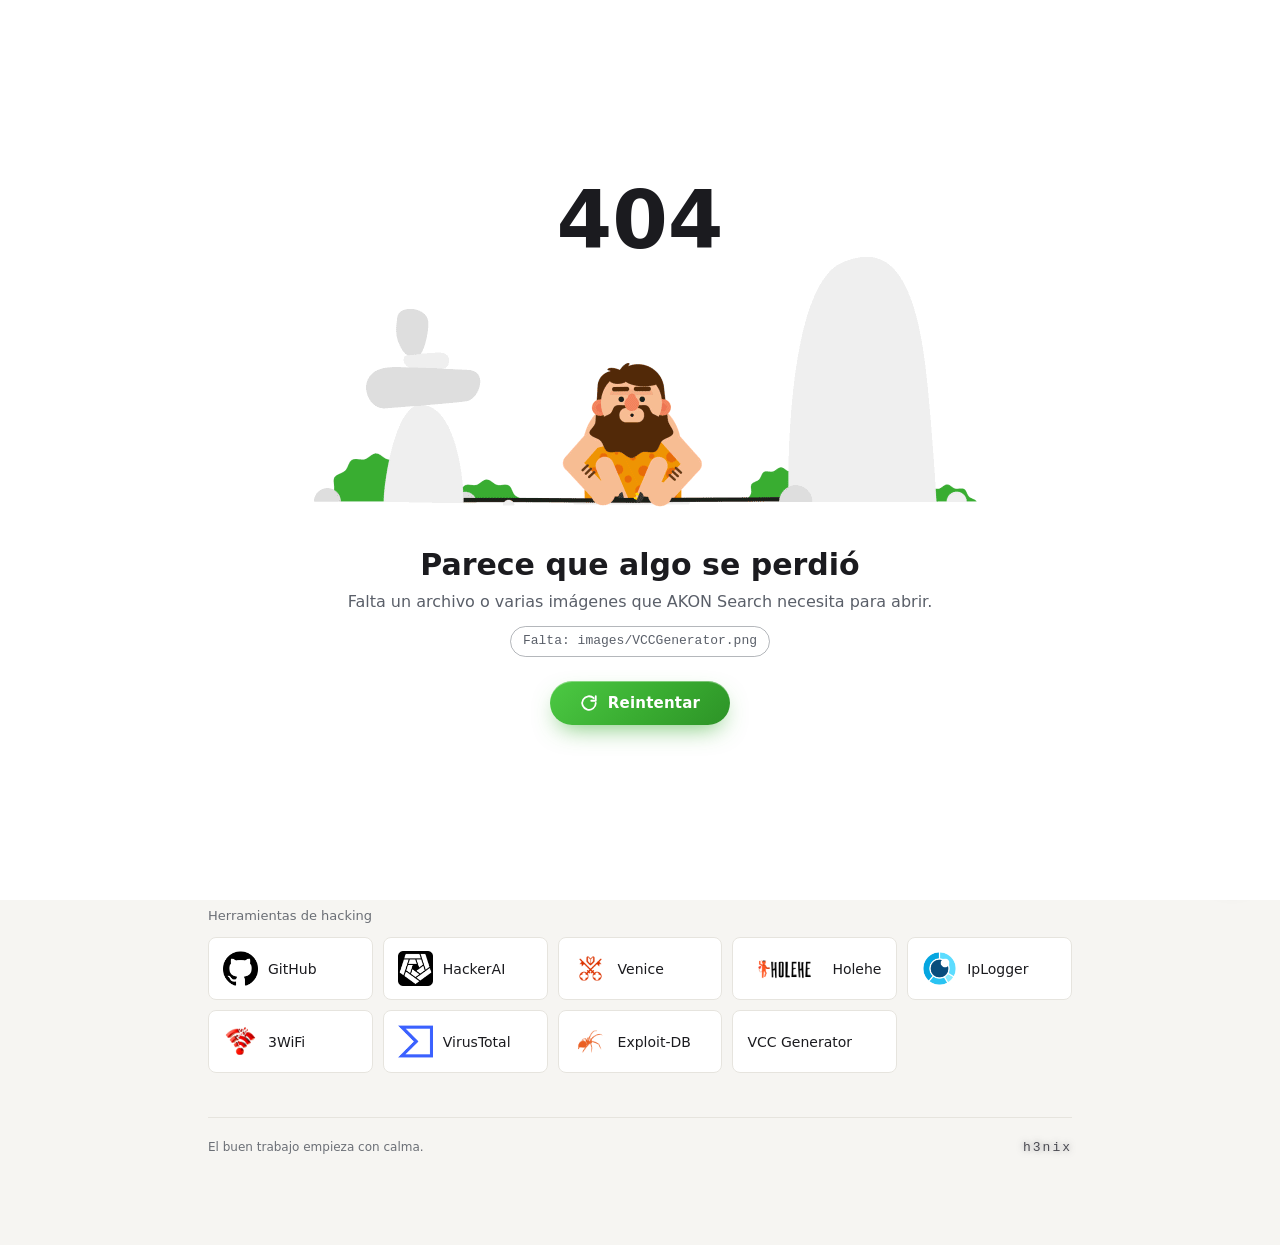
==== commit 18dd3c12: "Add link to VCC Generator in index.html" ====
--- a/index.html
+++ b/index.html
@@ -216,6 +216,11 @@
       <a href="https://www.exploit-db.com/" target="_blank" rel="noopener">
         <img src="images/ExploitDB.png" alt="" width="35" height="35">
         Exploit-DB
+      </a>
+
+      <a href="https://www.vccgenerator.org" target="_blank" rel="noopener">
+        <img src="images/VCCGenerator.png" alt="" width="35" height="35">
+        VCC Generator
       </a>
     </div>
   </section>
--- a/style_mov.css
+++ b/style_mov.css
@@ -303,3 +303,11 @@
 :root[data-mode="light"] .bt-btn:hover{background:#e3e2e9;}
 :root[data-mode="light"] .bt-btn.bt-primary{background:#6b4fd8; border-color:#6b4fd8; color:#fff;}
 html.reduce-motion .bt-modal, html.reduce-motion .bt-win{transition:none !important;}
+
+/* ---------- Listas desplegables de Ajustes que se abren hacia arriba (cuando abajo las taparía la barra) ----------
+   script_mov.js (sección 18) pone la clase "up". Las .cz-dd ya tienen su versión "up" en style_pc.css. */
+html[data-device="mobile"] .st-dd.up .st-menu{
+  top:auto; bottom:calc(100% + 8px);
+  transform-origin:bottom right; transform:translateY(8px) scale(.92);
+}
+html[data-device="mobile"] .st-dd.up.open .st-menu{transform:none;}
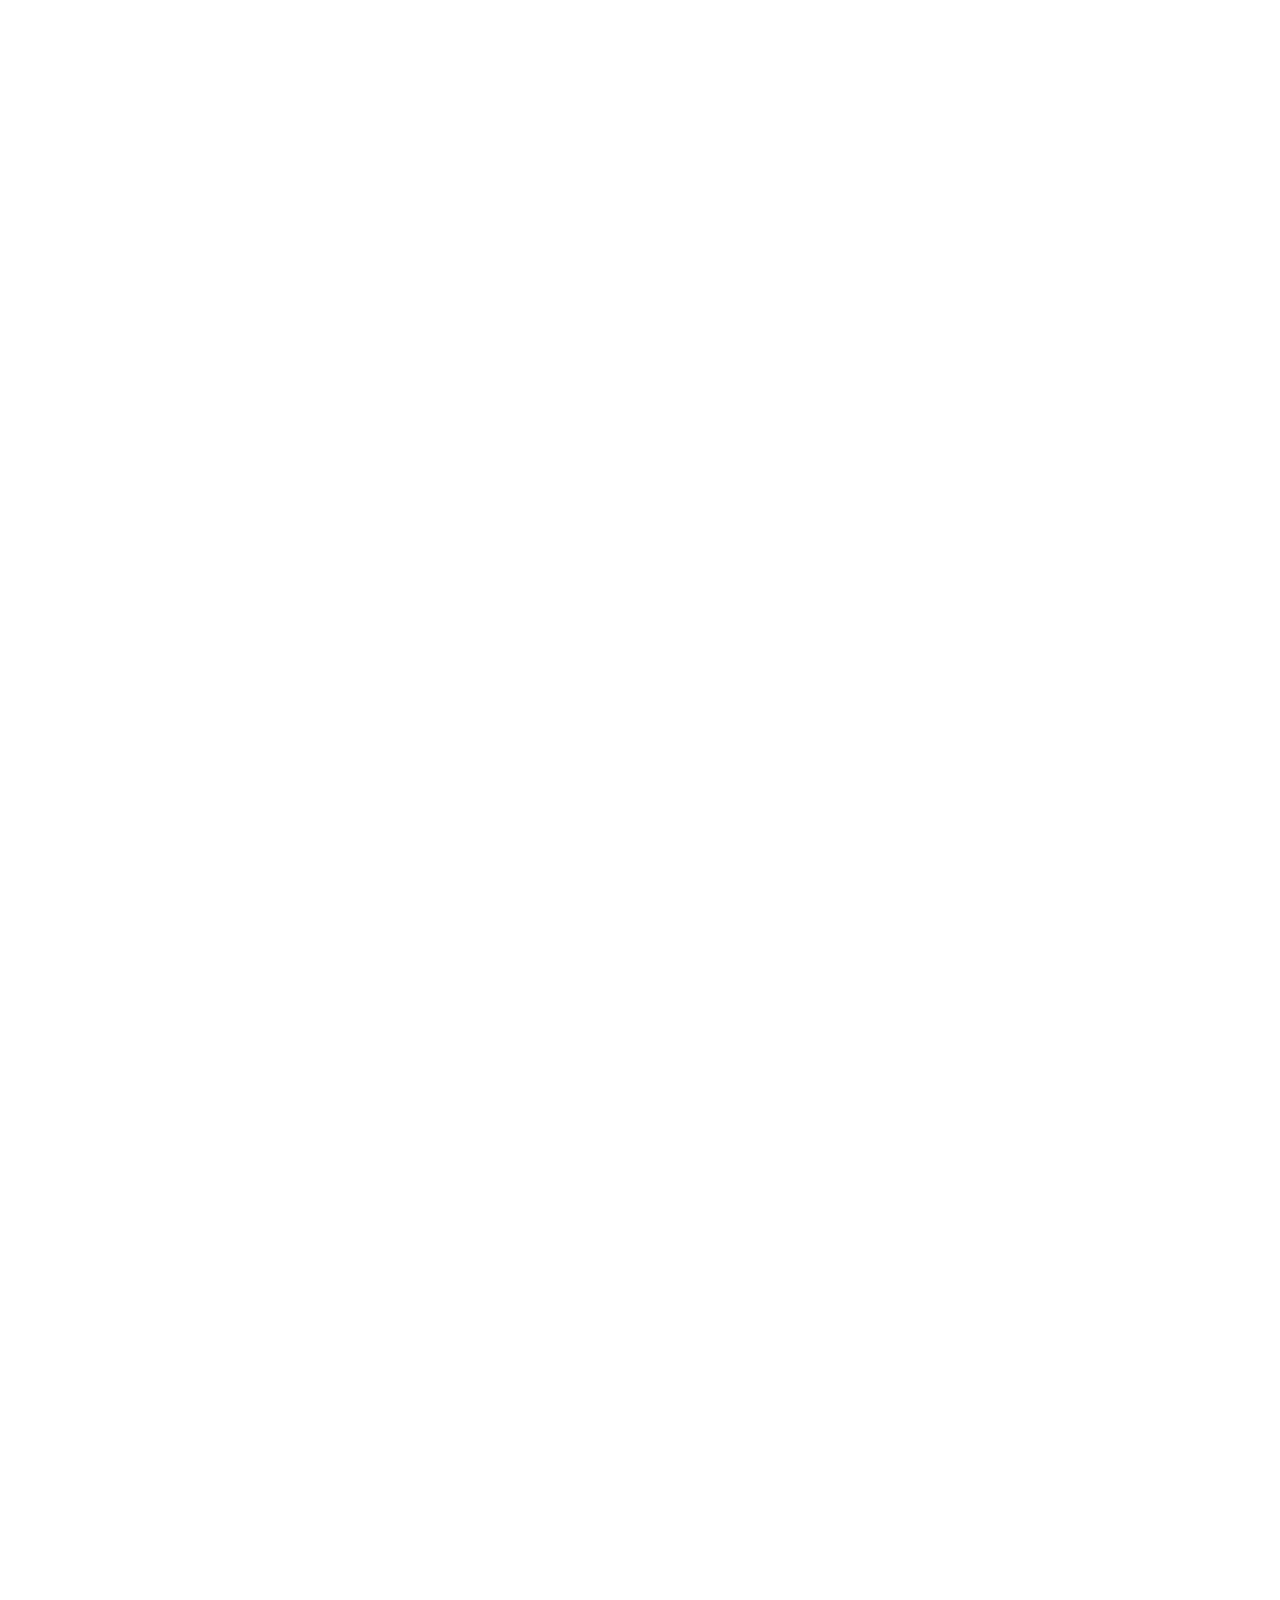
==== commit 835b4c10: "Modify scripts and error handling in index.html Updated security scripts and error messages in index" ====
--- a/index.html
+++ b/index.html
@@ -3,7 +3,7 @@
 <head>
   <meta charset="UTF-8">
   <meta name="viewport" content="width=device-width, initial-scale=1, viewport-fit=cover">
-  <!-- Seguridad: solo se ejecutan TUS script_pc.js y script_mov.js; nada inline, nada de otros sitios -->
+  <!-- Seguridad: solo se ejecutan TUS Loader.js, script_pc.js y script_mov.js; nada inline, nada de otros sitios -->
   <meta http-equiv="Content-Security-Policy" content="default-src 'none'; script-src 'self'; style-src 'self' 'unsafe-inline' https://fonts.googleapis.com; font-src https://fonts.gstatic.com; img-src 'self' data: blob: https://www.google.com https://*.gstatic.com; connect-src 'self' https://api.open-meteo.com https://suggestqueries.google.com https://duckduckgo.com https://es.wikipedia.org; form-action 'self'; base-uri 'none'; object-src 'none'">
   <meta name="referrer" content="no-referrer">
   <title>AKON Search</title>
@@ -11,8 +11,9 @@
   <link rel="preconnect" href="https://fonts.googleapis.com">
   <link rel="preconnect" href="https://fonts.gstatic.com" crossorigin>
   <link href="https://fonts.googleapis.com/css2?family=Fraunces:opsz,wght@9..144,340;9..144,480&family=Inter:wght@400;500;600;700&family=Share+Tech+Mono&display=swap" rel="stylesheet">
-  <link rel="stylesheet" href="style_pc.css">
-  <link rel="stylesheet" href="style_mov.css" data-for="mobile">
+  <!-- Loader.js verifica los archivos, detecta el dispositivo y descarga SOLO style_pc.css + script_pc.js (computadora) o style_mov.css + script_mov.js (celular).
+       Mientras tanto la página se mantiene oculta (bootHide) y se ve la pantalla de carga del Loader; a los 9 s se muestra sola por si algo falla. -->
+  <style id="bootHide">body > :not(#boot):not(script){visibility:hidden} @keyframes bootShow{to{visibility:visible}} body{animation:bootShow 0s 9s forwards}</style>
   <!-- Sin JavaScript la página no inicia: se queda el aviso -->
   <noscript><style>.intro-center{display:none} .err{display:flex !important; opacity:1 !important; animation:none !important}</style></noscript>
 </head>
@@ -41,7 +42,7 @@
     </div>
     <div class="err-box">
       <h2 id="errTitle">Parece que algo se perdió</h2>
-      <p id="errText">No se pudo iniciar AKON Search: falta <b>script_pc.js</b> o JavaScript está desactivado.</p>
+      <p id="errText">No se pudo iniciar AKON Search: falta <b>Loader.js</b>, <b>script_pc.js</b> o <b>script_mov.js</b> o JavaScript está desactivado.</p>
       <p class="err-detail" id="errDetail" hidden></p>
       <div><a class="err-btn" id="errBtn" href="">
         <svg viewBox="0 0 24 24" fill="none" stroke="currentColor" stroke-width="2.4" stroke-linecap="round" stroke-linejoin="round" aria-hidden="true"><path d="M21 12a9 9 0 1 1-2.64-6.36"></path><polyline points="21 3 21 9 15 9"></polyline></svg>
@@ -332,39 +333,8 @@
   </form>
 </dialog>
 
-<!-- Celular: barra de navegación inferior con 3 pestañas (Inicio, Enlaces y Ajustes). Solo se ve cuando el dispositivo es móvil;
-     la maneja script_mov.js, que dibuja el hueco "líquido" y mueve la burbuja blanca. -->
-<nav class="mnav" id="mnav" aria-label="Navegación">
-  <svg class="mnav-shadow" aria-hidden="true" focusable="false"><path id="mnavShadow"></path></svg>
-  <div class="mnav-glass" id="mnavGlass" aria-hidden="true"></div>
-  <svg class="mnav-rim" aria-hidden="true" focusable="false">
-    <defs>
-      <linearGradient id="mnavRimGrad" x1="0" y1="0" x2="1" y2="1">
-        <stop offset="0" stop-color="#fff" stop-opacity=".85"></stop>
-        <stop offset=".45" stop-color="#fff" stop-opacity=".18"></stop>
-        <stop offset="1" stop-color="#fff" stop-opacity=".5"></stop>
-      </linearGradient>
-    </defs>
-    <path id="mnavPath"></path>
-  </svg>
-  <div class="mnav-bubble" id="mnavBubble" aria-hidden="true"></div>
-  <div class="mnav-row">
-    <button type="button" class="mnav-item active" data-tab="home" aria-label="Inicio" aria-current="page">
-      <span class="mnav-ico"><svg viewBox="0 0 24 24" fill="none" stroke="currentColor" stroke-width="2" stroke-linecap="round" stroke-linejoin="round" aria-hidden="true"><path d="M3 11l9-8 9 8"></path><path d="M5 9.5V20h14V9.5"></path></svg></span>
-      <span class="mnav-label">Inicio</span>
-    </button>
-    <button type="button" class="mnav-item" data-tab="links" aria-label="Enlaces">
-      <span class="mnav-ico"><svg viewBox="0 0 24 24" fill="none" stroke="currentColor" stroke-width="2" stroke-linecap="round" stroke-linejoin="round" aria-hidden="true"><path d="M10 13a5 5 0 0 0 7.54.54l3-3a5 5 0 0 0-7.07-7.07l-1.72 1.71"></path><path d="M14 11a5 5 0 0 0-7.54-.54l-3 3a5 5 0 0 0 7.07 7.07l1.71-1.71"></path></svg></span>
-      <span class="mnav-label">Enlaces</span>
-    </button>
-    <button type="button" class="mnav-item" data-tab="settings" aria-label="Ajustes">
-      <span class="mnav-ico"><svg viewBox="0 0 24 24" fill="none" stroke="currentColor" stroke-width="2" stroke-linecap="round" stroke-linejoin="round" aria-hidden="true"><circle cx="12" cy="12" r="3"></circle><path d="M19.4 15a1.65 1.65 0 0 0 .33 1.82l.06.06a2 2 0 0 1 0 2.83 2 2 0 0 1-2.83 0l-.06-.06a1.65 1.65 0 0 0-1.82-.33 1.65 1.65 0 0 0-1 1.51V21a2 2 0 0 1-2 2 2 2 0 0 1-2-2v-.09A1.65 1.65 0 0 0 9 19.4a1.65 1.65 0 0 0-1.82.33l-.06.06a2 2 0 0 1-2.83 0 2 2 0 0 1 0-2.83l.06-.06a1.65 1.65 0 0 0 .33-1.82 1.65 1.65 0 0 0-1.51-1H3a2 2 0 0 1-2-2 2 2 0 0 1 2-2h.09A1.65 1.65 0 0 0 4.6 9a1.65 1.65 0 0 0-.33-1.82l-.06-.06a2 2 0 0 1 0-2.83 2 2 0 0 1 2.83 0l.06.06a1.65 1.65 0 0 0 1.82.33H9a1.65 1.65 0 0 0 1-1.51V3a2 2 0 0 1 2-2 2 2 0 0 1 2 2v.09a1.65 1.65 0 0 0 1 1.51 1.65 1.65 0 0 0 1.82-.33l.06-.06a2 2 0 0 1 2.83 0 2 2 0 0 1 0 2.83l-.06.06a1.65 1.65 0 0 0-.33 1.82V9a1.65 1.65 0 0 0 1.51 1H21a2 2 0 0 1 2 2 2 2 0 0 1-2 2h-.09a1.65 1.65 0 0 0-1.51 1z"></path></svg></span>
-      <span class="mnav-label">Ajustes</span>
-    </button>
-  </div>
-</nav>
-
-<script src="script_pc.js"></script>
-<script src="script_mov.js"></script>
+
+
+<script src="Loader.js"></script>
 </body>
 </html>
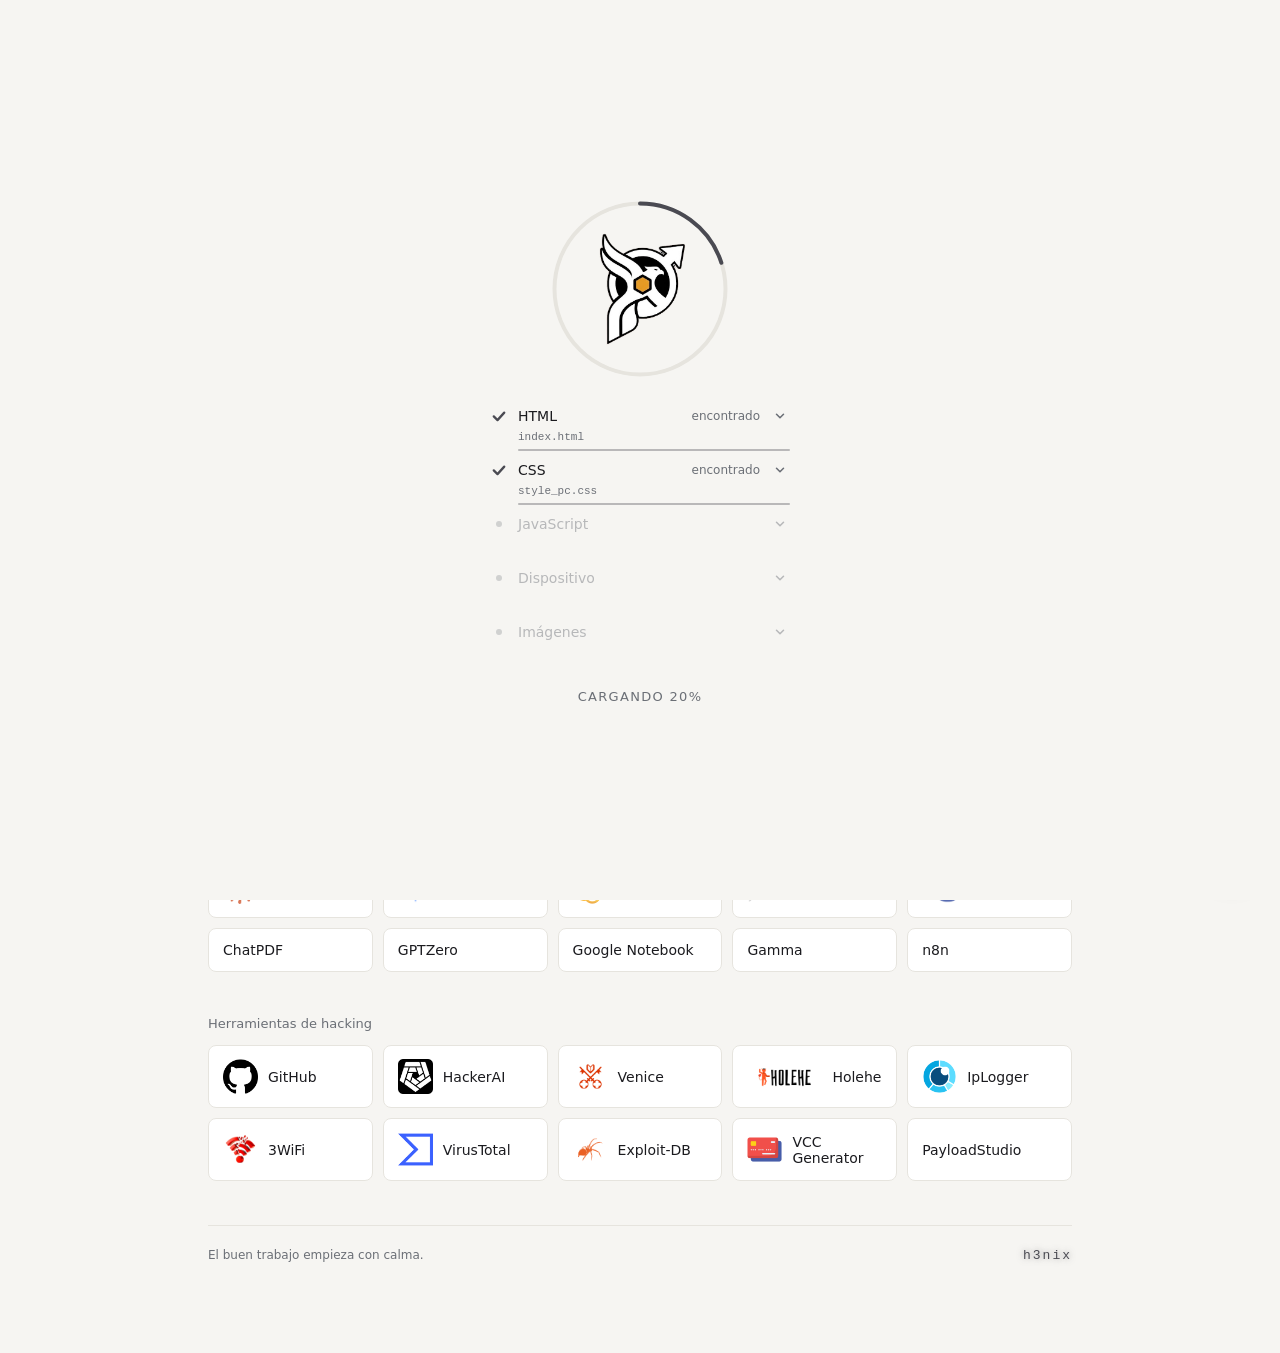
==== commit a40c8fbf: "Add multiple new links to index.html Added links to Google Maps, Google Meet, ChatPDF, GPTZero, Goog" ====
--- a/index.html
+++ b/index.html
@@ -143,6 +143,16 @@
         <img src="images/Classroom.png" alt="" width="55" height="35">
         Classroom
       </a>
+
+      <a href="https://www.google.com/maps/" target="_blank" rel="noopener">
+        <img src="images/GoogleMaps.png" alt="" width="55" height="35">
+        Google Maps
+      </a>
+
+      <a href="https://meet.google.com/" target="_blank" rel="noopener">
+        <img src="images/GoogleMeet.png" alt="" width="55" height="35">
+        Google Meet
+      </a>
     </div>
   </section>
 
@@ -173,6 +183,31 @@
         <img src="images/DeepSeek.png" alt="" width="60" height="35">
         DeepSeek
       </a>
+
+      <a href="https://www.chatpdf.com/" target="_blank" rel="noopener">
+        <img src="images/ChatPDF.png" alt="" width="35  " height="35">
+        ChatPDF
+      </a>
+
+      <a href="https://gptzero.me/" target="_blank" rel="noopener">
+        <img src="images/GPTZero.png" alt="" width="35" height="35">
+        GPTZero
+      </a>
+
+      <a href="https://notebook.google.com/" target="_blank" rel="noopener">
+        <img src="images/GoogleNotebook.png" alt="" width="35" height="35">
+        Google Notebook
+      </a>
+
+      <a href="https://gamma.com.ai/" target="_blank" rel="noopener">
+        <img src="images/Gamma.png" alt="" width="35" height="35">
+        Gamma
+      </a>
+
+      <a href="https://n8n.io" target="_blank" rel="noopener">
+        <img src="images/n8n.png" alt="" width="60" height="45">
+        n8n 
+      </a>
     </div>
   </section>
 
@@ -220,8 +255,13 @@
       </a>
 
       <a href="https://www.vccgenerator.org" target="_blank" rel="noopener">
-        <img src="images/VCCGenerator.png" alt="" width="35" height="35">
+        <img src="images/VCCGenerator.png" alt="" width="35" height="35"> 
         VCC Generator
+      </a>
+
+      <a href="  https://payloadstudio.com/community/" target="_blank" rel="noopener">
+        <img src="images/PayloadStudio.png" alt="" width="35" height="35">
+        PayloadStudio
       </a>
     </div>
   </section>
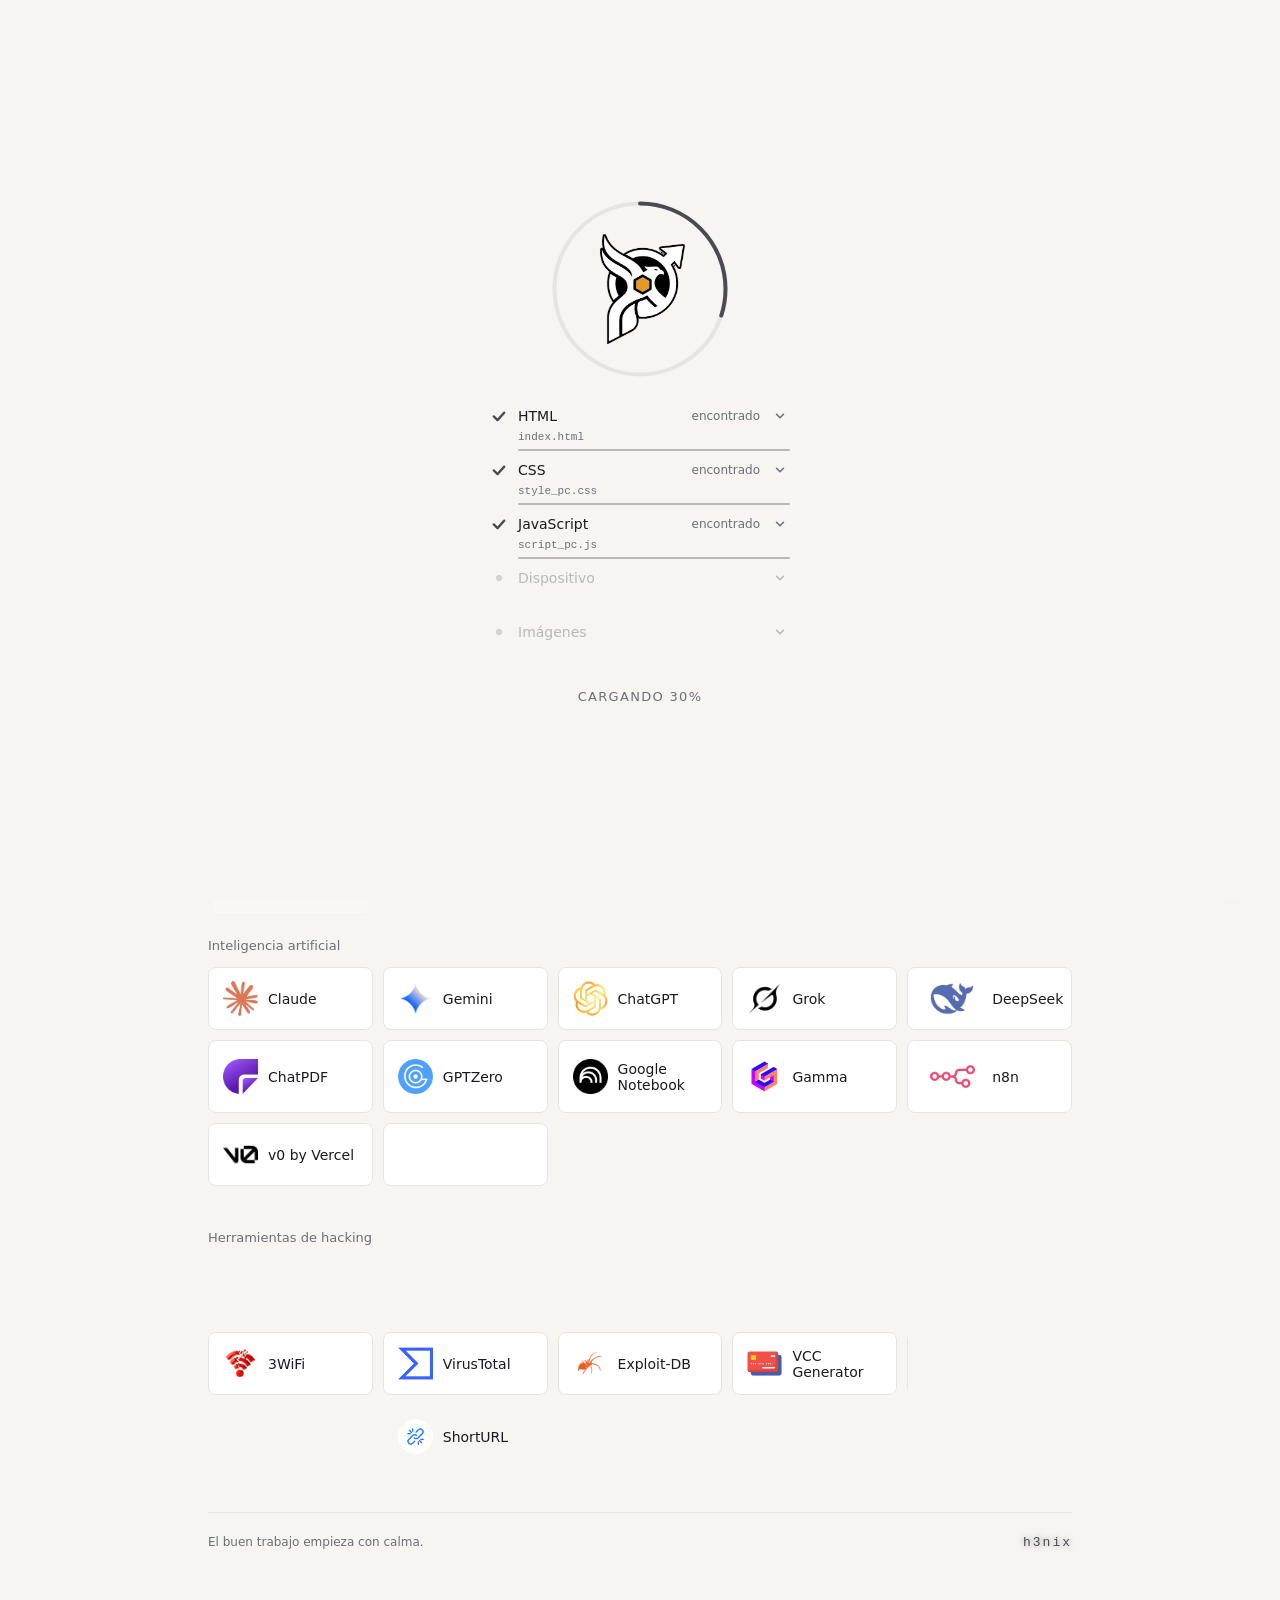
==== commit 3e2f4516: "Add social media links to index.html" ====
--- a/index.html
+++ b/index.html
@@ -118,6 +118,21 @@
         <img src="images/WhatsApp.png" alt="" width="35" height="35">
         WhatsApp
       </a>
+
+      <a href="https://www.facebook.com/" target="_blank" rel="noopener">
+        <img src="images/Facebook.png" alt="" width="35" height="35">
+        Facebook
+      </a>
+
+      <a href="https://www.instagram.com/" target="_blank" rel="noopener">
+        <img src="images/Instagram.png" alt="" width="45" height="45">
+        Instagram
+      </a>
+
+      <a href="https://www.tiktok.com/" target="_blank" rel="noopener">
+        <img src="images/TikTok.png" alt="" width="45" height="45">
+        TikTok
+      </a>
     </div>
   </section>
 
@@ -208,6 +223,16 @@
         <img src="images/n8n.png" alt="" width="60" height="45">
         n8n 
       </a>
+
+      <a href="https://v0.app/" target="_blank" rel="noopener">
+        <img src="images/v0.png" alt="" width="35" height="35">
+        v0 by Vercel 
+      </a>  
+
+      <a href="https://lovable.dev/" target="_blank" rel="noopener">
+        <img src="images/Lovable.png" alt="" width="35" height="35">
+        Lovable 
+      </a>
     </div>
   </section>
 
@@ -262,6 +287,16 @@
       <a href="  https://payloadstudio.com/community/" target="_blank" rel="noopener">
         <img src="images/PayloadStudio.png" alt="" width="35" height="35">
         PayloadStudio
+      </a>
+
+      <a href="https://es-mx.imgbb.com/" target="_blank" rel="noopener">
+        <img src="images/ImgBB.png" alt="" width="35" height="35">
+        ImgBB 
+      </a>
+
+      <a href="https://www.shorturl.at/" target="_blank" rel="noopener">
+        <img src="images/ShortURL.png" alt="" width="35" height="35">
+        ShortURL   
       </a>
     </div>
   </section>
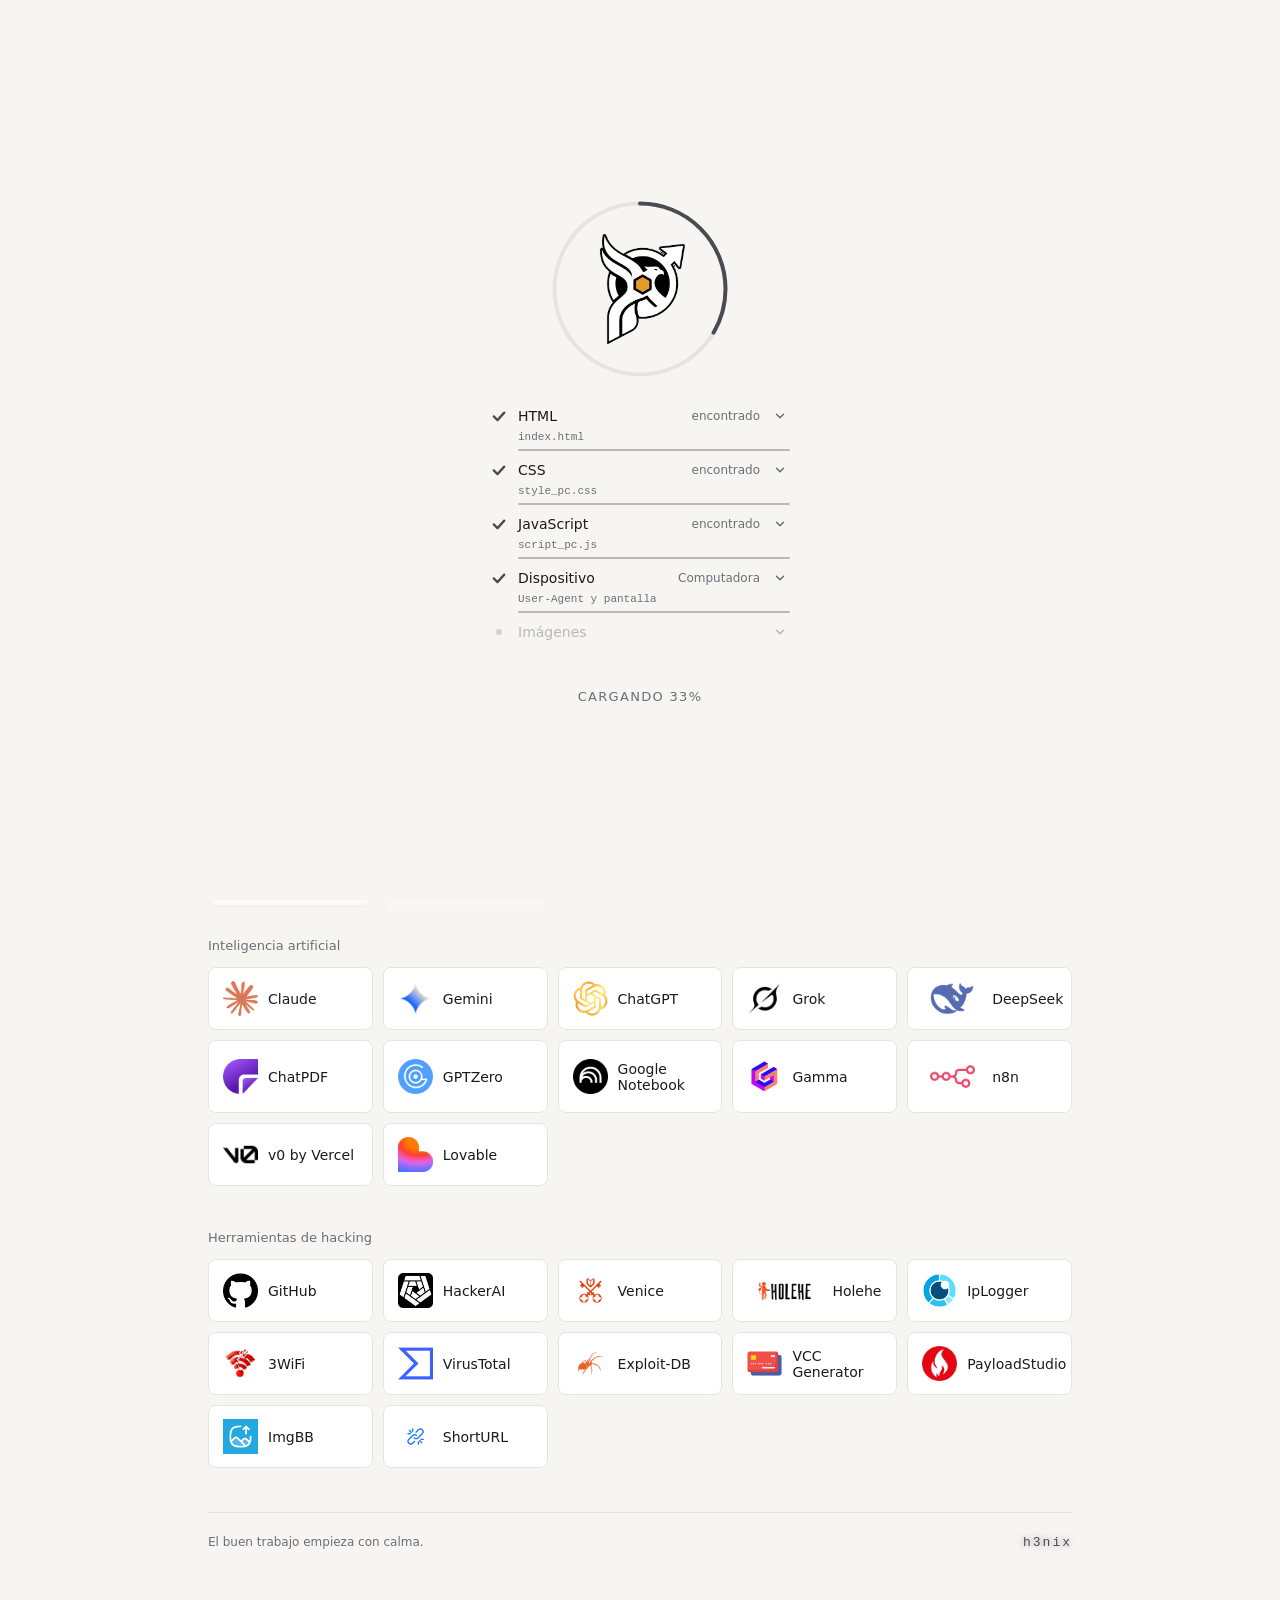
==== commit 80987796: "Update index.html" ====
--- a/index.html
+++ b/index.html
@@ -168,7 +168,12 @@
         <img src="images/GoogleMeet.png" alt="" width="55" height="35">
         Google Meet
       </a>
-    </div>
+
+      <a href="https://www.canva.com/" target="_blank" rel="noopener">
+        <img src="images/Canva.png" alt="" width="35" height="35">
+        Canva
+      </a>
+    </div> 
   </section>
 
   <section>
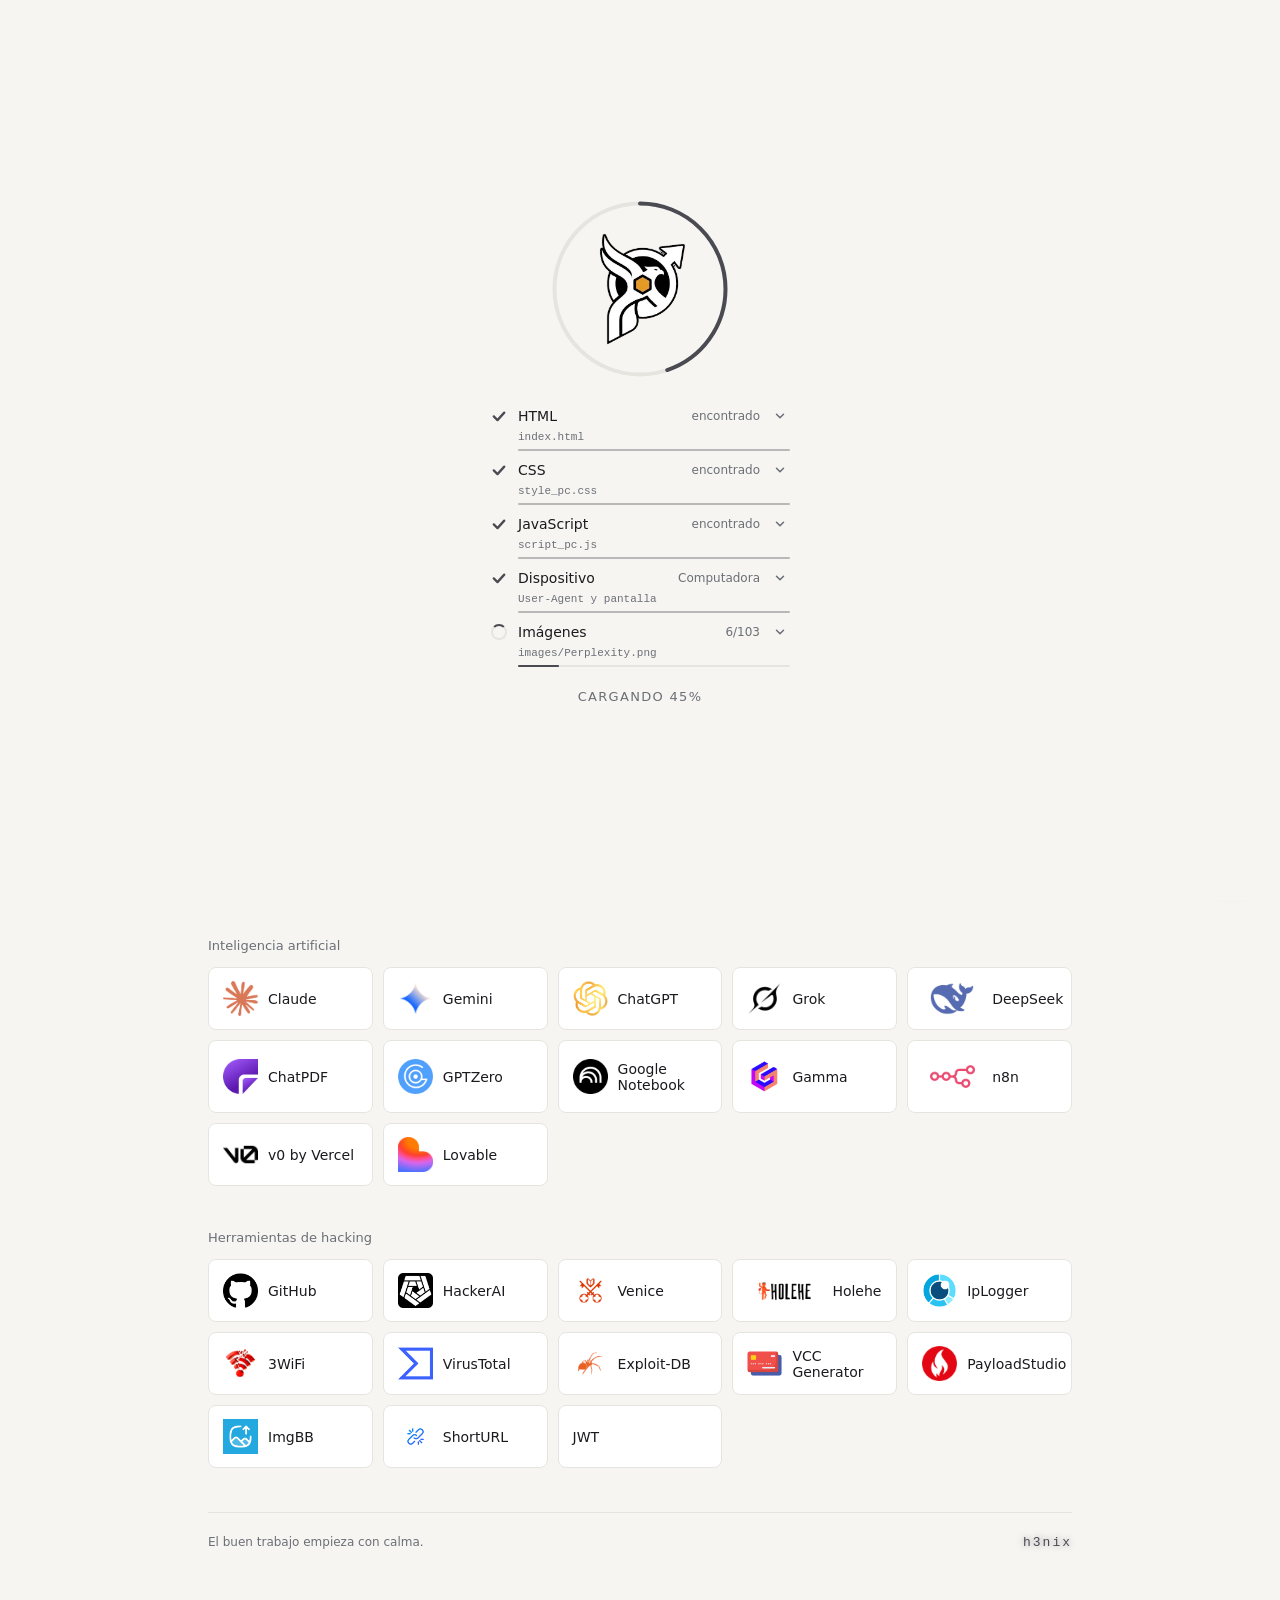
==== commit cdb58f2a: "Add JWT link and image to index.html Added a link to JWT with an associated image." ====
--- a/index.html
+++ b/index.html
@@ -303,6 +303,11 @@
         <img src="images/ShortURL.png" alt="" width="35" height="35">
         ShortURL   
       </a>
+
+      <a href="https://www.jwt.io/" target="_blank" rel="noopener">
+        <img src="images/JWT.png" alt="" width="35" height="35">
+        JWT   
+      </a>  
     </div>
   </section>
 
